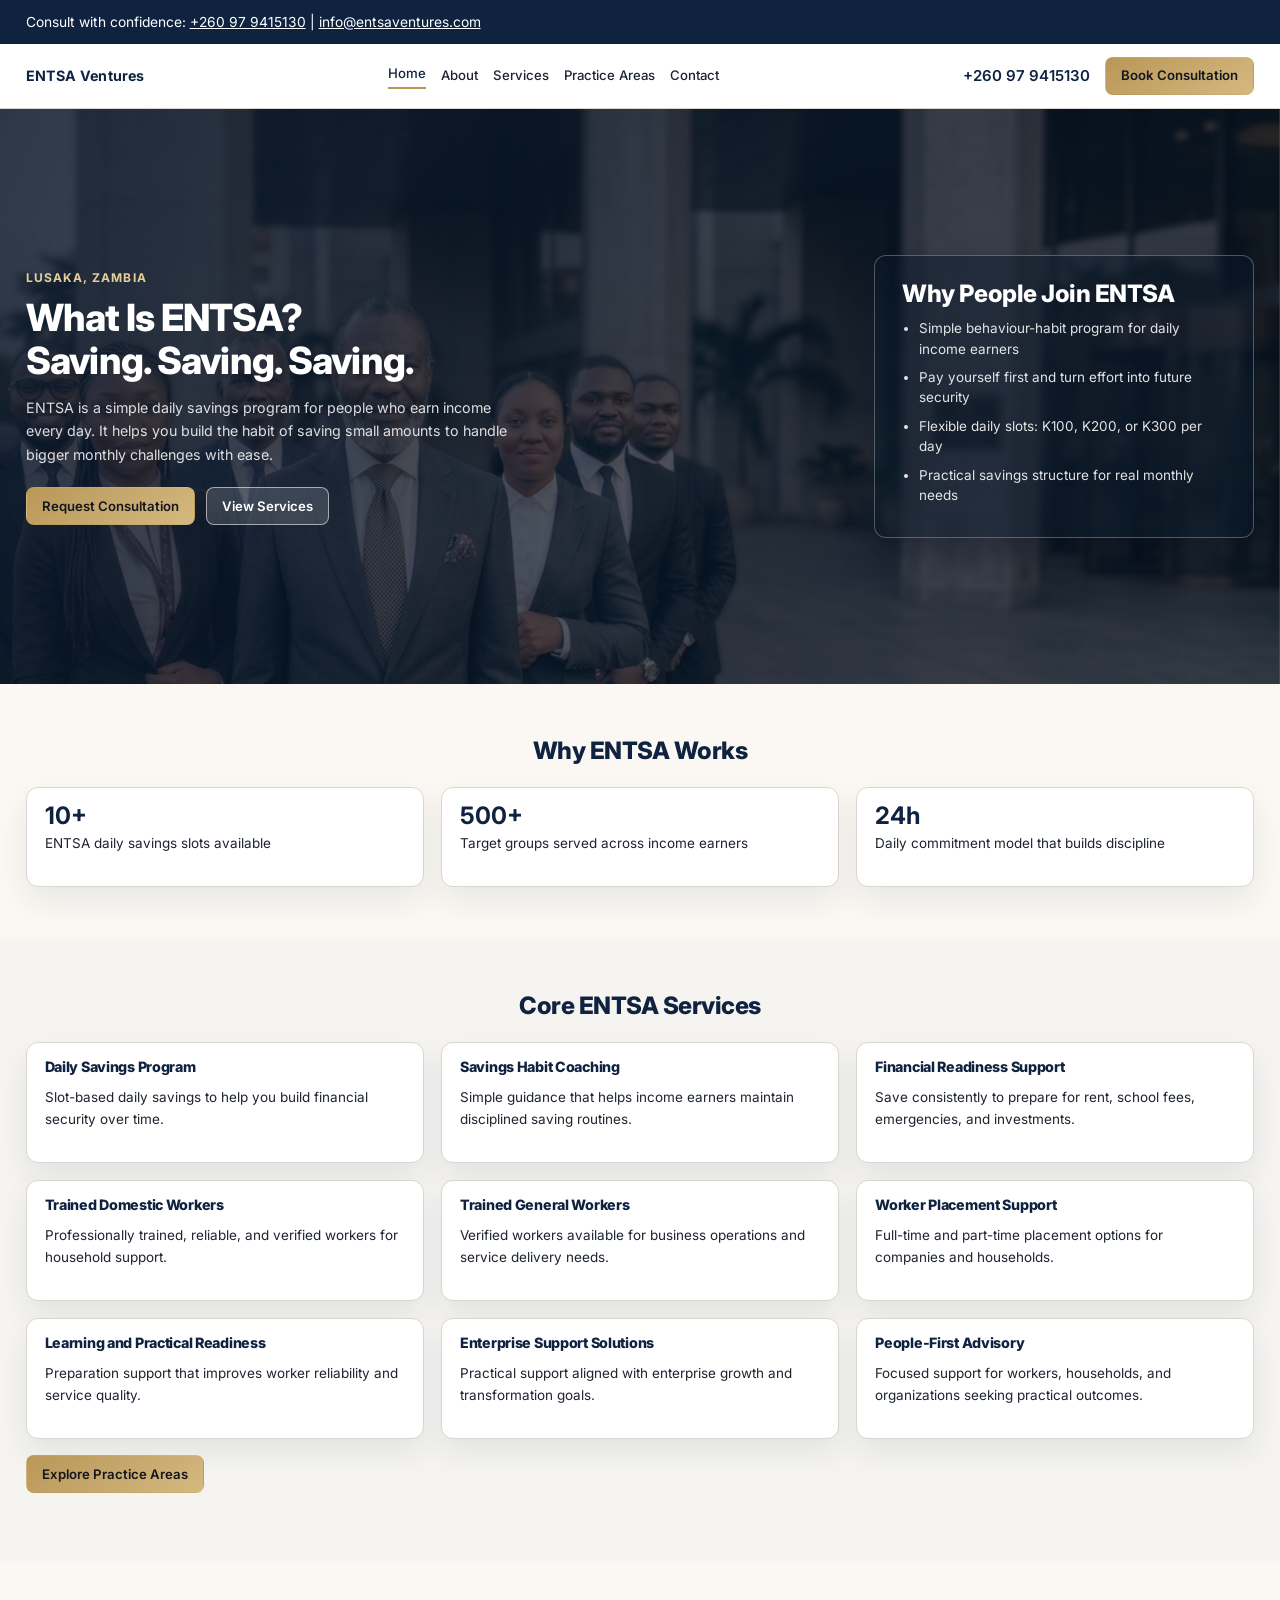
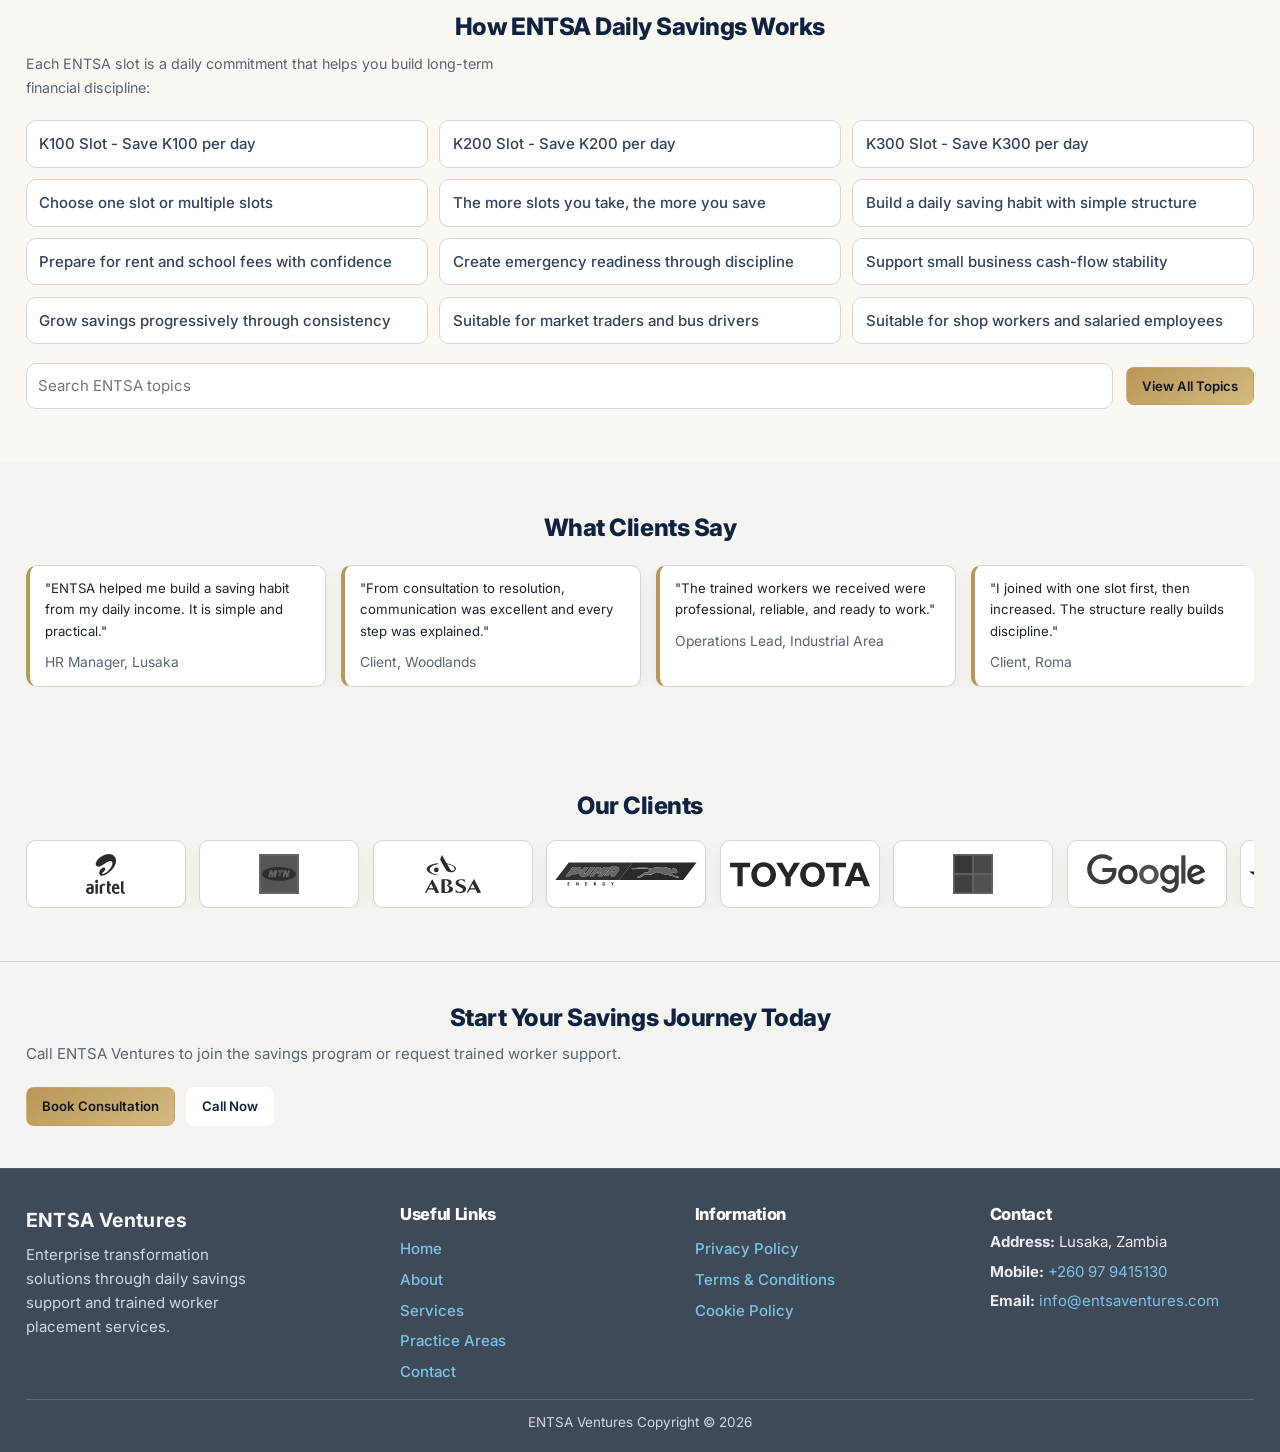
==== index.html @ a88b2ca8 "Create dedicated ENTSA Ventures website repository. Separate ENTSA website into its own independent " ====
<!doctype html>
<html lang="en">
<head>
  <meta charset="UTF-8">
  <meta name="viewport" content="width=device-width, initial-scale=1.0">
  <title>ENTSA Ventures | Saving. Saving. Saving.</title>
  <meta name="description" content="ENTSA Ventures supports income earners through a simple daily savings program and provides trained domestic and general workers for companies and households.">
  <link rel="stylesheet" href="./styles.css?v=20260401-6">
</head>
<body>
  <a class="skip-link" href="#main-content">Skip to main content</a>

  <div class="top-contact-bar">
    <div class="container top-contact-inner">
      <p>Consult with confidence: <a href="tel:+260979415130">+260 97 9415130</a> | <a href="mailto:info@entsaventures.com">info@entsaventures.com</a></p>
    </div>
  </div>

  <header class="site-header" id="top">
    <div class="container header-inner">
      <a href="./index.html" class="logo" aria-label="ENTSA Ventures home">ENTSA Ventures</a>
      <button class="menu-toggle" aria-expanded="false" aria-controls="primary-nav">Menu</button>
      <nav class="primary-nav" id="primary-nav" aria-label="Primary">
        <a class="active" href="./index.html">Home</a>
        <a href="./about.html">About</a>
        <a href="./services.html">Services</a>
        <a href="./practice-areas.html">Practice Areas</a>
        <a href="./contact.html">Contact</a>
      </nav>
      <div class="header-actions">
        <a class="phone-link" href="tel:+260979415130">+260 97 9415130</a>
        <a class="btn btn-primary" href="./contact.html#contact-form-panel">Book Consultation</a>
      </div>
    </div>
  </header>

  <main id="main-content">
    <section class="hero">
      <div class="container">
        <div class="hero-grid">
          <div class="hero-copy">
            <p class="eyebrow">Lusaka, Zambia</p>
            <h1>What Is ENTSA?<br>Saving. Saving. Saving.</h1>
            <p class="hero-support">ENTSA is a simple daily savings program for people who earn income every day. It helps you build the habit of saving small amounts to handle bigger monthly challenges with ease.</p>
            <div class="hero-cta-group">
              <a class="btn btn-primary" href="./contact.html#contact-form-panel">Request Consultation</a>
              <a class="btn btn-secondary" href="./services.html">View Services</a>
            </div>
          </div>
          <aside class="hero-card">
            <h2>Why People Join ENTSA</h2>
            <ul class="feature-list">
              <li>Simple behaviour-habit program for daily income earners</li>
              <li>Pay yourself first and turn effort into future security</li>
              <li>Flexible daily slots: K100, K200, or K300 per day</li>
              <li>Practical savings structure for real monthly needs</li>
            </ul>
          </aside>
        </div>
      </div>
    </section>

    <section class="section section-muted">
      <div class="container">
        <h2>Why ENTSA Works</h2>
        <div class="stats-grid">
          <article class="stat-card">
            <p class="stat-value">10+</p>
            <p>ENTSA daily savings slots available</p>
          </article>
          <article class="stat-card">
            <p class="stat-value">500+</p>
            <p>Target groups served across income earners</p>
          </article>
          <article class="stat-card">
            <p class="stat-value">24h</p>
            <p>Daily commitment model that builds discipline</p>
          </article>
        </div>
      </div>
    </section>

    <section class="section">
      <div class="container">
        <h2>Core ENTSA Services</h2>
        <div class="card-grid">
          <article class="info-card">
            <h3>Daily Savings Program</h3>
            <p>Slot-based daily savings to help you build financial security over time.</p>
          </article>
          <article class="info-card">
            <h3>Savings Habit Coaching</h3>
            <p>Simple guidance that helps income earners maintain disciplined saving routines.</p>
          </article>
          <article class="info-card">
            <h3>Financial Readiness Support</h3>
            <p>Save consistently to prepare for rent, school fees, emergencies, and investments.</p>
          </article>
          <article class="info-card">
            <h3>Trained Domestic Workers</h3>
            <p>Professionally trained, reliable, and verified workers for household support.</p>
          </article>
          <article class="info-card">
            <h3>Trained General Workers</h3>
            <p>Verified workers available for business operations and service delivery needs.</p>
          </article>
          <article class="info-card">
            <h3>Worker Placement Support</h3>
            <p>Full-time and part-time placement options for companies and households.</p>
          </article>
          <article class="info-card">
            <h3>Learning and Practical Readiness</h3>
            <p>Preparation support that improves worker reliability and service quality.</p>
          </article>
          <article class="info-card">
            <h3>Enterprise Support Solutions</h3>
            <p>Practical support aligned with enterprise growth and transformation goals.</p>
          </article>
          <article class="info-card">
            <h3>People-First Advisory</h3>
            <p>Focused support for workers, households, and organizations seeking practical outcomes.</p>
          </article>
        </div>
        <p class="section-cta-inline"><a class="btn btn-primary" href="./practice-areas.html">Explore Practice Areas</a></p>
      </div>
    </section>

    <section class="section section-muted">
      <div class="container">
        <h2>How ENTSA Daily Savings Works</h2>
        <p class="hero-support">Each ENTSA slot is a daily commitment that helps you build long-term financial discipline:</p>
        <ul class="issues-grid">
          <li class="issue-item">K100 Slot - Save K100 per day</li>
          <li class="issue-item">K200 Slot - Save K200 per day</li>
          <li class="issue-item">K300 Slot - Save K300 per day</li>
          <li class="issue-item">Choose one slot or multiple slots</li>
          <li class="issue-item">The more slots you take, the more you save</li>
          <li class="issue-item">Build a daily saving habit with simple structure</li>
          <li class="issue-item">Prepare for rent and school fees with confidence</li>
          <li class="issue-item">Create emergency readiness through discipline</li>
          <li class="issue-item">Support small business cash-flow stability</li>
          <li class="issue-item">Grow savings progressively through consistency</li>
          <li class="issue-item">Suitable for market traders and bus drivers</li>
          <li class="issue-item">Suitable for shop workers and salaried employees</li>
        </ul>
        <div class="issues-actions">
          <input class="issues-search" type="search" placeholder="Search ENTSA topics" aria-label="Search ENTSA topics">
          <a class="btn btn-primary" href="./practice-areas.html">View All Topics</a>
        </div>
      </div>
    </section>

    <section class="section">
      <div class="container">
        <h2>What Clients Say</h2>
        <div class="testimonials-ticker" aria-label="Client testimonials">
          <div class="ticker-track">
            <article class="ticker-item">
              <p>"ENTSA helped me build a saving habit from my daily income. It is simple and practical."</p>
              <cite>HR Manager, Lusaka</cite>
            </article>
            <article class="ticker-item">
              <p>"From consultation to resolution, communication was excellent and every step was explained."</p>
              <cite>Client, Woodlands</cite>
            </article>
            <article class="ticker-item">
              <p>"The trained workers we received were professional, reliable, and ready to work."</p>
              <cite>Operations Lead, Industrial Area</cite>
            </article>
            <article class="ticker-item">
              <p>"I joined with one slot first, then increased. The structure really builds discipline."</p>
              <cite>Client, Roma</cite>
            </article>
            <article class="ticker-item">
              <p>"Professional, responsive, and practical. I always knew what the next step was."</p>
              <cite>Client, Longacres</cite>
            </article>
            <article class="ticker-item">
              <p>"ENTSA's savings model helped me prepare for monthly costs without stress."</p>
              <cite>Corporate Client, Lusaka</cite>
            </article>
            <article class="ticker-item">
              <p>"From first call to final outcome, they treated my matter with urgency and confidentiality."</p>
              <cite>Client, Woodlands</cite>
            </article>

            <article class="ticker-item" aria-hidden="true">
              <p>"ENTSA helped me build a saving habit from my daily income. It is simple and practical."</p>
              <cite>HR Manager, Lusaka</cite>
            </article>
            <article class="ticker-item" aria-hidden="true">
              <p>"From consultation to resolution, communication was excellent and every step was explained."</p>
              <cite>Client, Woodlands</cite>
            </article>
            <article class="ticker-item" aria-hidden="true">
              <p>"The trained workers we received were professional, reliable, and ready to work."</p>
              <cite>Operations Lead, Industrial Area</cite>
            </article>
            <article class="ticker-item" aria-hidden="true">
              <p>"I joined with one slot first, then increased. The structure really builds discipline."</p>
              <cite>Client, Roma</cite>
            </article>
            <article class="ticker-item" aria-hidden="true">
              <p>"Professional, responsive, and practical. I always knew what the next step was."</p>
              <cite>Client, Longacres</cite>
            </article>
            <article class="ticker-item" aria-hidden="true">
              <p>"ENTSA's savings model helped me prepare for monthly costs without stress."</p>
              <cite>Corporate Client, Lusaka</cite>
            </article>
            <article class="ticker-item" aria-hidden="true">
              <p>"From first call to final outcome, they treated my matter with urgency and confidentiality."</p>
              <cite>Client, Woodlands</cite>
            </article>
          </div>
        </div>
      </div>
    </section>

    <section class="section">
      <div class="container">
        <h2>Our Clients</h2>
        <div class="clients-grid" aria-label="Selected clients">
          <div class="clients-track">
            <article class="client-card"><img class="client-logo" src="./Assets/client-logos/airtel-zambia.svg" alt="Airtel logo" loading="lazy"></article>
            <article class="client-card"><img class="client-logo" src="./Assets/client-logos/mtn-zambia.svg" alt="MTN logo" loading="lazy"></article>
            <article class="client-card"><img class="client-logo" src="./Assets/client-logos/absa-zambia.svg" alt="Absa logo" loading="lazy"></article>
            <article class="client-card"><img class="client-logo" src="./Assets/client-logos/puma-energy.svg" alt="Puma Energy logo" loading="lazy"></article>
            <article class="client-card"><img class="client-logo" src="./Assets/client-logos/toyota.svg" alt="Toyota logo" loading="lazy"></article>
            <article class="client-card"><img class="client-logo" src="./Assets/client-logos/microsoft.svg" alt="Microsoft logo" loading="lazy"></article>
            <article class="client-card"><img class="client-logo" src="./Assets/client-logos/google.svg" alt="Google logo" loading="lazy"></article>
            <article class="client-card"><img class="client-logo" src="./Assets/client-logos/heineken.svg" alt="Heineken logo" loading="lazy"></article>
            <article class="client-card"><img class="client-logo" src="./Assets/client-logos/nissan.svg" alt="Nissan logo" loading="lazy"></article>
            <article class="client-card"><img class="client-logo" src="./Assets/client-logos/kfc.svg" alt="KFC logo" loading="lazy"></article>

            <article class="client-card" aria-hidden="true"><img class="client-logo" src="./Assets/client-logos/airtel-zambia.svg" alt="" loading="lazy"></article>
            <article class="client-card" aria-hidden="true"><img class="client-logo" src="./Assets/client-logos/mtn-zambia.svg" alt="" loading="lazy"></article>
            <article class="client-card" aria-hidden="true"><img class="client-logo" src="./Assets/client-logos/absa-zambia.svg" alt="" loading="lazy"></article>
            <article class="client-card" aria-hidden="true"><img class="client-logo" src="./Assets/client-logos/puma-energy.svg" alt="" loading="lazy"></article>
            <article class="client-card" aria-hidden="true"><img class="client-logo" src="./Assets/client-logos/toyota.svg" alt="" loading="lazy"></article>
            <article class="client-card" aria-hidden="true"><img class="client-logo" src="./Assets/client-logos/microsoft.svg" alt="" loading="lazy"></article>
            <article class="client-card" aria-hidden="true"><img class="client-logo" src="./Assets/client-logos/google.svg" alt="" loading="lazy"></article>
            <article class="client-card" aria-hidden="true"><img class="client-logo" src="./Assets/client-logos/heineken.svg" alt="" loading="lazy"></article>
            <article class="client-card" aria-hidden="true"><img class="client-logo" src="./Assets/client-logos/nissan.svg" alt="" loading="lazy"></article>
            <article class="client-card" aria-hidden="true"><img class="client-logo" src="./Assets/client-logos/kfc.svg" alt="" loading="lazy"></article>
          </div>
        </div>
      </div>
    </section>

    <section class="section final-cta">
      <div class="container final-cta-inner">
        <h2>Start Your Savings Journey Today</h2>
        <p>Call ENTSA Ventures to join the savings program or request trained worker support.</p>
        <div class="hero-cta-group">
          <a class="btn btn-primary" href="./contact.html#contact-form-panel">Book Consultation</a>
          <a class="btn btn-secondary" href="tel:+260979415130">Call Now</a>
        </div>
      </div>
    </section>
  </main>

  <footer class="site-footer">
    <div class="container footer-grid">
      <div class="footer-brand">
        <a href="./index.html" class="logo">ENTSA Ventures</a>
        <p>Enterprise transformation solutions through daily savings support and trained worker placement services.</p>
      </div>
      <nav class="footer-links" aria-label="Useful links">
        <h3 class="footer-title">Useful Links</h3>
        <a href="./index.html">Home</a>
        <a href="./about.html">About</a>
        <a href="./services.html">Services</a>
        <a href="./practice-areas.html">Practice Areas</a>
        <a href="./contact.html">Contact</a>
      </nav>
      <nav class="footer-links" aria-label="Information links">
        <h3 class="footer-title">Information</h3>
        <a href="#">Privacy Policy</a>
        <a href="#">Terms & Conditions</a>
        <a href="#">Cookie Policy</a>
      </nav>
      <div>
        <h3 class="footer-title">Contact</h3>
        <p class="footer-contact-item"><strong>Address:</strong> Lusaka, Zambia</p>
        <p class="footer-contact-item"><strong>Mobile:</strong> <a href="tel:+260979415130">+260 97 9415130</a></p>
        <p class="footer-contact-item"><strong>Email:</strong> <a href="mailto:info@entsaventures.com">info@entsaventures.com</a></p>
      </div>
    </div>
    <div class="container footer-bottom">
      <p class="disclaimer">ENTSA Ventures Copyright &copy; 2026</p>
    </div>
  </footer>

  <script>
    const menuToggle = document.querySelector(".menu-toggle");
    const nav = document.querySelector(".primary-nav");
    if (menuToggle && nav) {
      menuToggle.addEventListener("click", () => {
        const expanded = menuToggle.getAttribute("aria-expanded") === "true";
        menuToggle.setAttribute("aria-expanded", String(!expanded));
        nav.classList.toggle("nav-open");
      });
    }
  </script>
</body>
</html>
---- styles.css ----
@import url("https://fonts.googleapis.com/css2?family=Inter:wght@400;500;600;700;800&display=swap");

:root {
  --bg: #f5f4f1;
  --surface: #ffffff;
  --surface-muted: #fbf8f3;
  --text: #1d2430;
  --text-muted: #5a6475;
  --border: #d9d6cf;
  --brand: #0f2341;
  --brand-soft: #1d3459;
  --gold: #b99758;
  --gold-soft: #d4b980;
  --radius: 12px;
  --shadow: 0 14px 30px rgba(15, 35, 65, 0.08);
}

*,
*::before,
*::after {
  box-sizing: border-box;
}

html {
  scroll-behavior: smooth;
  font-size: 15px;
}

body {
  margin: 0;
  font-family: "Inter", "Segoe UI", Tahoma, Geneva, Verdana, sans-serif;
  color: var(--text);
  background: linear-gradient(180deg, #f8f6f2 0%, var(--bg) 28%);
  line-height: 1.6;
}

.container {
  width: min(1280px, 96%);
  margin-inline: auto;
  padding-inline: 0;
}

.skip-link {
  position: absolute;
  left: -9999px;
  top: 0;
}

.skip-link:focus {
  left: 1rem;
  top: 1rem;
  background: #fff;
  color: var(--brand);
  border: 1px solid var(--brand);
  border-radius: 8px;
  padding: 0.55rem 0.8rem;
}

a {
  color: var(--brand-soft);
}

a:focus-visible,
button:focus-visible,
input:focus-visible,
textarea:focus-visible {
  outline: 2px solid var(--gold);
  outline-offset: 2px;
}

.top-contact-bar {
  background: var(--brand);
  color: #fff;
  font-size: 0.92rem;
}

.top-contact-inner {
  min-height: 44px;
  display: flex;
  align-items: center;
}

.top-contact-inner p {
  margin: 0;
}

.top-contact-inner a {
  color: #fff;
  text-decoration: underline;
}

.site-header {
  position: sticky;
  top: 0;
  z-index: 10;
  background: rgba(255, 255, 255, 0.96);
  backdrop-filter: blur(8px);
  border-bottom: 1px solid var(--border);
}

.header-inner {
  display: flex;
  align-items: center;
  justify-content: space-between;
  gap: 1.4rem;
  min-height: 64px;
}

.logo {
  text-decoration: none;
  color: var(--brand);
  font-weight: 700;
  font-size: 0.95rem;
  letter-spacing: 0.015em;
}

.primary-nav {
  display: none;
  gap: 1rem;
  font-size: 0.88rem;
}

.primary-nav a,
.footer-links a {
  text-decoration: none;
  color: var(--text);
  font-weight: 500;
}

.primary-nav a.active {
  color: var(--brand);
  border-bottom: 2px solid var(--gold);
  padding-bottom: 0.2rem;
}

.menu-toggle {
  border: 1px solid var(--border);
  background: #fff;
  color: var(--text);
  padding: 0.55rem 0.82rem;
  border-radius: 8px;
}

.header-actions {
  display: none;
  align-items: center;
  gap: 1rem;
}

.phone-link {
  color: var(--brand);
  text-decoration: none;
  font-weight: 600;
  white-space: nowrap;
}

.btn {
  display: inline-flex;
  justify-content: center;
  align-items: center;
  min-height: 38px;
  padding: 0.5rem 1rem;
  border-radius: 8px;
  text-decoration: none;
  font-weight: 600;
  font-size: 0.88rem;
  border: 1px solid transparent;
  cursor: pointer;
  transition: 180ms ease;
}

.btn-primary {
  background: linear-gradient(145deg, var(--gold), var(--gold-soft));
  color: #13161c;
}

.btn-primary:hover,
.btn-primary:focus-visible {
  transform: translateY(-1px);
}

.btn-secondary {
  background: rgba(255,255,255,0.92);
  color: var(--brand);
  border-color: rgba(255,255,255,0.6);
}

.hero .btn-secondary {
  background: rgba(255,255,255,0.15);
  color: #fff;
  border-color: rgba(255,255,255,0.55);
}

.section {
  padding: 3.5rem 0;
}

.section-muted {
  background: var(--surface-muted);
}

h1,
h2,
h3 {
  margin: 0 0 0.75rem;
  line-height: 1.15;
  font-family: "Inter", "Segoe UI", Tahoma, Geneva, Verdana, sans-serif;
  font-weight: 800;
  letter-spacing: -0.02em;
  color: var(--brand);
}

main h2 {
  text-align: center;
}

main .hero-card h2,
main .info-card h2,
main .contact-panel h2 {
  text-align: left;
}

h1 {
  font-size: clamp(1.7rem, 3.5vw, 2.5rem);
  margin-bottom: 0.9rem;
}

h2 {
  font-size: clamp(1.15rem, 2.2vw, 1.6rem);
}

h3 {
  font-size: 0.95rem;
}

p {
  margin: 0 0 1rem;
}

.eyebrow {
  color: var(--gold);
  text-transform: uppercase;
  letter-spacing: 0.09em;
  font-size: 0.8rem;
  font-weight: 700;
  margin-bottom: 0.6rem;
}

.hero {
  background-image:
    linear-gradient(112deg, rgba(10, 23, 43, 0.86), rgba(10, 23, 43, 0.58)),
    url("./Assets/NewGroupPic.svg");
  background-size: cover;
  background-position: center 28%;
  background-repeat: no-repeat;
  color: #f8f6f2;
}

.hero h1,
.hero h2,
.hero h3 {
  color: #fff;
}

.hero .hero-subheadline,
.hero .hero-support {
  color: rgba(255, 255, 255, 0.85);
}

.hero .feature-list {
  color: rgba(255, 255, 255, 0.88);
}

.hero .eyebrow {
  color: #e7cf9d;
}

.hero .container {
  width: min(1280px, 96%);
  padding-top: 4.5rem;
  padding-bottom: 4.5rem;
}

.hero-grid {
  display: grid;
  grid-template-columns: 1fr;
  gap: 2rem;
  align-items: center;
  min-height: 440px;
}

.hero-subheadline {
  font-size: 1rem;
  max-width: 52ch;
}

.hero-support {
  color: var(--text-muted);
  max-width: 56ch;
  font-size: 0.95rem;
  line-height: 1.65;
}

.hero-card,
.info-card,
.stat-card,
.testimonial-card,
.contact-panel {
  background: var(--surface);
  border: 1px solid var(--border);
  border-radius: var(--radius);
  box-shadow: var(--shadow);
}

.hero-card {
  padding: 1.6rem 1.8rem;
  background: transparent;
  border-color: transparent;
  box-shadow: none;
}

.hero .hero-card {
  background: rgba(10, 23, 43, 0.48);
  border: 1px solid rgba(255, 255, 255, 0.28);
  box-shadow: 0 18px 34px rgba(2, 10, 24, 0.35);
  backdrop-filter: blur(3px);
}

.hero .hero-card h2 {
  color: #ffffff;
}

.feature-list {
  margin: 0.6rem 0 0;
  padding-left: 1.1rem;
  color: var(--text-muted);
  font-size: 0.9rem;
}

.feature-list li {
  margin-bottom: 0.55rem;
  line-height: 1.5;
}

.hero-cta-group {
  display: flex;
  flex-direction: row;
  flex-wrap: wrap;
  gap: 0.75rem;
  margin-top: 1.4rem;
}

.stats-grid,
.card-grid {
  margin-top: 1.5rem;
  display: grid;
  grid-template-columns: 1fr;
  gap: 1.15rem;
}

.issues-grid {
  margin-top: 1.4rem;
  display: grid;
  grid-template-columns: 1fr;
  gap: 0.75rem;
  padding: 0;
}

.issue-item {
  list-style: none;
  background: #fff;
  border: 1px solid var(--border);
  border-radius: 10px;
  padding: 0.72rem 0.84rem;
  font-weight: 500;
  color: #31435f;
}

.issues-actions {
  display: grid;
  grid-template-columns: 1fr;
  gap: 0.9rem;
  margin-top: 1.25rem;
}

.issues-search {
  width: 100%;
  border: 1px solid var(--border);
  border-radius: 10px;
  padding: 0.68rem 0.75rem;
  font: inherit;
  background: #fff;
}

.clients-grid {
  margin-top: 1.4rem;
  overflow: hidden;
  width: 100%;
}

.clients-track {
  display: flex;
  flex-wrap: nowrap;
  gap: 0.9rem;
  width: max-content;
  animation: clientsPass 95s linear infinite;
}

.client-card {
  min-height: 68px;
  flex: 0 0 160px;
  border: 1px solid var(--border);
  border-radius: 10px;
  background: #fff;
  display: flex;
  align-items: center;
  justify-content: center;
  text-align: center;
  padding: 0.55rem;
  box-shadow: 0 6px 16px rgba(15, 35, 65, 0.05);
}

@keyframes clientsPass {
  from {
    transform: translateX(0);
  }
  to {
    transform: translateX(-50%);
  }
}

.client-card span {
  color: #415470;
  font-weight: 700;
  font-size: 0.96rem;
}

.client-logo {
  width: 100%;
  height: 40px;
  object-fit: contain;
  filter: grayscale(1) contrast(1.05) brightness(0.35);
  opacity: 0.92;
}

.client-card:hover .client-logo {
  opacity: 1;
}

.stat-card,
.info-card,
.testimonial-card {
  padding: 1.1rem 1.2rem;
  font-size: 0.9rem;
}

.stat-value {
  margin: 0 0 0.3rem;
  color: var(--brand);
  font-size: 1.6rem;
  font-weight: 700;
  line-height: 1;
}

.steps-list {
  margin: 1rem 0 0;
  padding-left: 1.2rem;
  max-width: 70ch;
}

.steps-list li {
  margin-bottom: 0.7rem;
}

.testimonial-card {
  margin: 0;
  border-left: 4px solid var(--gold);
}

.testimonial-card cite {
  font-style: normal;
  color: var(--text-muted);
}

.testimonials-ticker {
  margin-top: 1.5rem;
  overflow: hidden;
  border-radius: 12px;
}

.ticker-track {
  display: flex;
  gap: 1rem;
  width: max-content;
  animation: testimonialScroll 70s linear infinite;
}

.ticker-item {
  min-width: 300px;
  max-width: 300px;
  padding: 0.85rem 1rem;
  font-size: 0.88rem;
  background: #fff;
  border: 1px solid var(--border);
  border-left: 4px solid var(--gold);
  border-radius: 10px;
  box-shadow: 0 6px 16px rgba(15, 35, 65, 0.05);
}

.ticker-item p {
  margin: 0 0 0.6rem;
}

.ticker-item cite {
  color: var(--text-muted);
  font-style: normal;
  font-size: 0.92rem;
}

@keyframes testimonialScroll {
  from {
    transform: translateX(0);
  }
  to {
    transform: translateX(-50%);
  }
}

.section-cta-inline {
  margin-top: 1.1rem;
}

.page-hero {
  padding-top: 2.5rem;
  padding-bottom: 2rem;
  background: linear-gradient(180deg, #fbf8f3 0%, #f5f4f1 100%);
}

.contact-grid {
  display: grid;
  grid-template-columns: 1fr;
  gap: 1.4rem;
}

.contact-info a {
  color: var(--brand-soft);
}

.contact-panel {
  padding: 1.45rem;
}

.contact-form {
  display: grid;
  gap: 0.62rem;
}

.contact-form label {
  font-weight: 600;
}

.contact-form input,
.contact-form textarea {
  width: 100%;
  border: 1px solid var(--border);
  border-radius: 10px;
  padding: 0.7rem 0.75rem;
  font: inherit;
  background: #fff;
}

.final-cta {
  border-top: 1px solid var(--border);
  padding-top: 2.8rem;
  padding-bottom: 2.8rem;
}

.final-cta-inner p {
  color: var(--text-muted);
}

.site-footer {
  border-top: 1px solid #4e5b6b;
  background: #3f4a58;
  color: #e8edf3;
  padding: 2.4rem 0 1.2rem;
}

.footer-grid {
  display: grid;
  gap: 1.5rem;
  grid-template-columns: 1fr;
}

.footer-brand p {
  margin: 0.5rem 0 0;
  max-width: 26ch;
  color: #d0d8e2;
}

.site-footer .logo {
  color: #f5f8fc;
  font-size: 1.3rem;
  letter-spacing: 0.02em;
}

.site-footer .logo::first-letter {
  color: #22a4cf;
}

.footer-links {
  display: flex;
  flex-direction: column;
  gap: 0.45rem;
}

.disclaimer {
  margin: 0;
  color: #d0d8e2;
  font-size: 0.9rem;
}

.footer-title {
  color: #fff;
  margin-bottom: 0.45rem;
  font-size: 1.1rem;
}

.site-footer a {
  color: #7bc4e4;
  text-decoration: none;
}

.site-footer a:hover {
  text-decoration: underline;
}

.footer-contact-item {
  margin-bottom: 0.35rem;
}

.footer-bottom {
  border-top: 1px solid #5b6979;
  margin-top: 1rem;
  padding-top: 0.8rem;
  text-align: center;
}

.primary-nav.nav-open {
  display: flex;
  flex-direction: column;
  position: absolute;
  left: 4%;
  right: 4%;
  top: 84px;
  background: #fff;
  border: 1px solid var(--border);
  border-radius: var(--radius);
  padding: 0.85rem;
  box-shadow: var(--shadow);
}

@media (min-width: 760px) {
  .menu-toggle {
    display: none;
  }

  .primary-nav {
    display: flex;
    align-items: center;
  }

  .header-actions {
    display: flex;
  }

  .hero-grid {
    grid-template-columns: 1fr 380px;
    align-items: center;
    gap: 3rem;
  }

  .hero-cta-group {
    align-items: center;
  }

  .stats-grid {
    grid-template-columns: repeat(3, minmax(0, 1fr));
  }

  .card-grid {
    grid-template-columns: repeat(2, minmax(0, 1fr));
  }

  .issues-grid {
    grid-template-columns: repeat(2, minmax(0, 1fr));
  }

  .issues-actions {
    grid-template-columns: 1fr auto;
    align-items: center;
  }

  .contact-grid {
    grid-template-columns: 1fr 1.1fr;
  }

  .footer-grid {
    grid-template-columns: 1.3fr 1fr 1fr 1fr;
    align-items: start;
    column-gap: 2rem;
  }
}

@media (min-width: 1024px) {
  .hero .container {
    width: min(1280px, 96%);
  }

  .card-grid {
    grid-template-columns: repeat(3, minmax(0, 1fr));
  }

  .issues-grid {
    grid-template-columns: repeat(3, minmax(0, 1fr));
  }

}
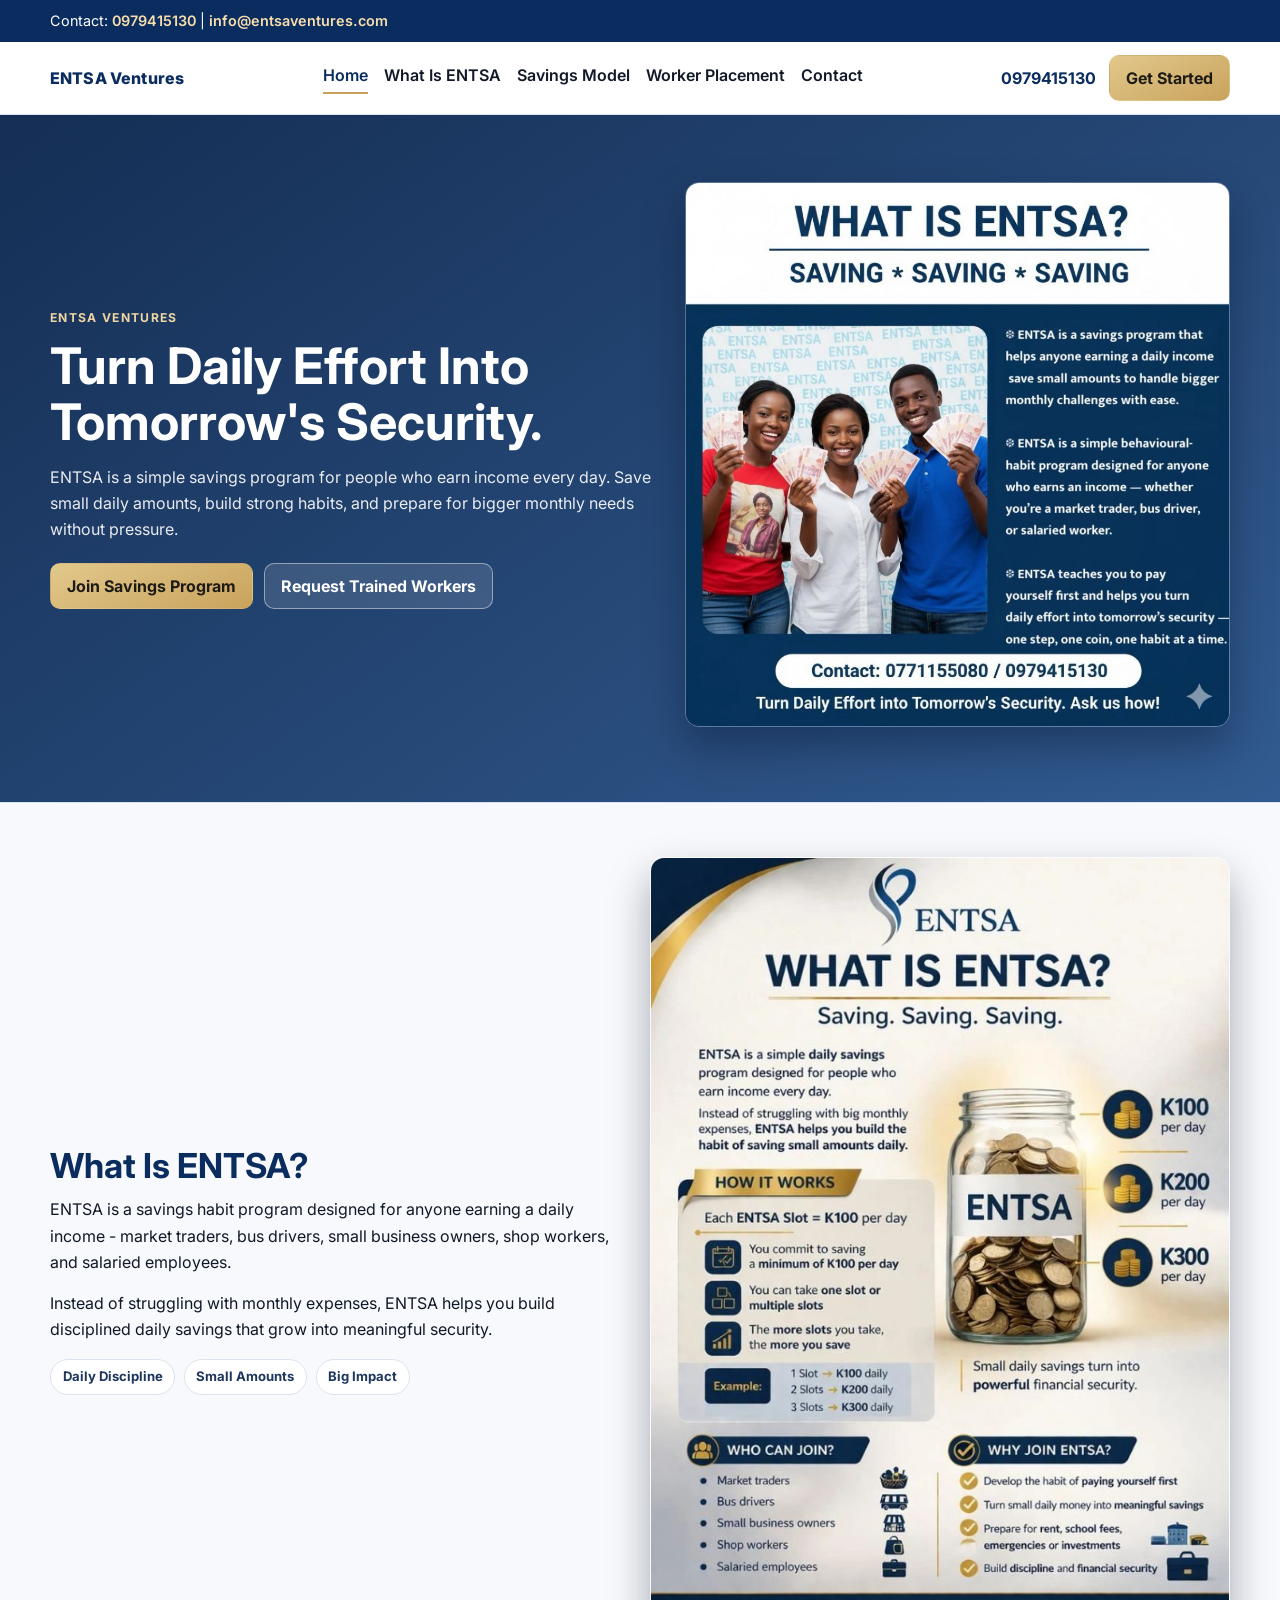
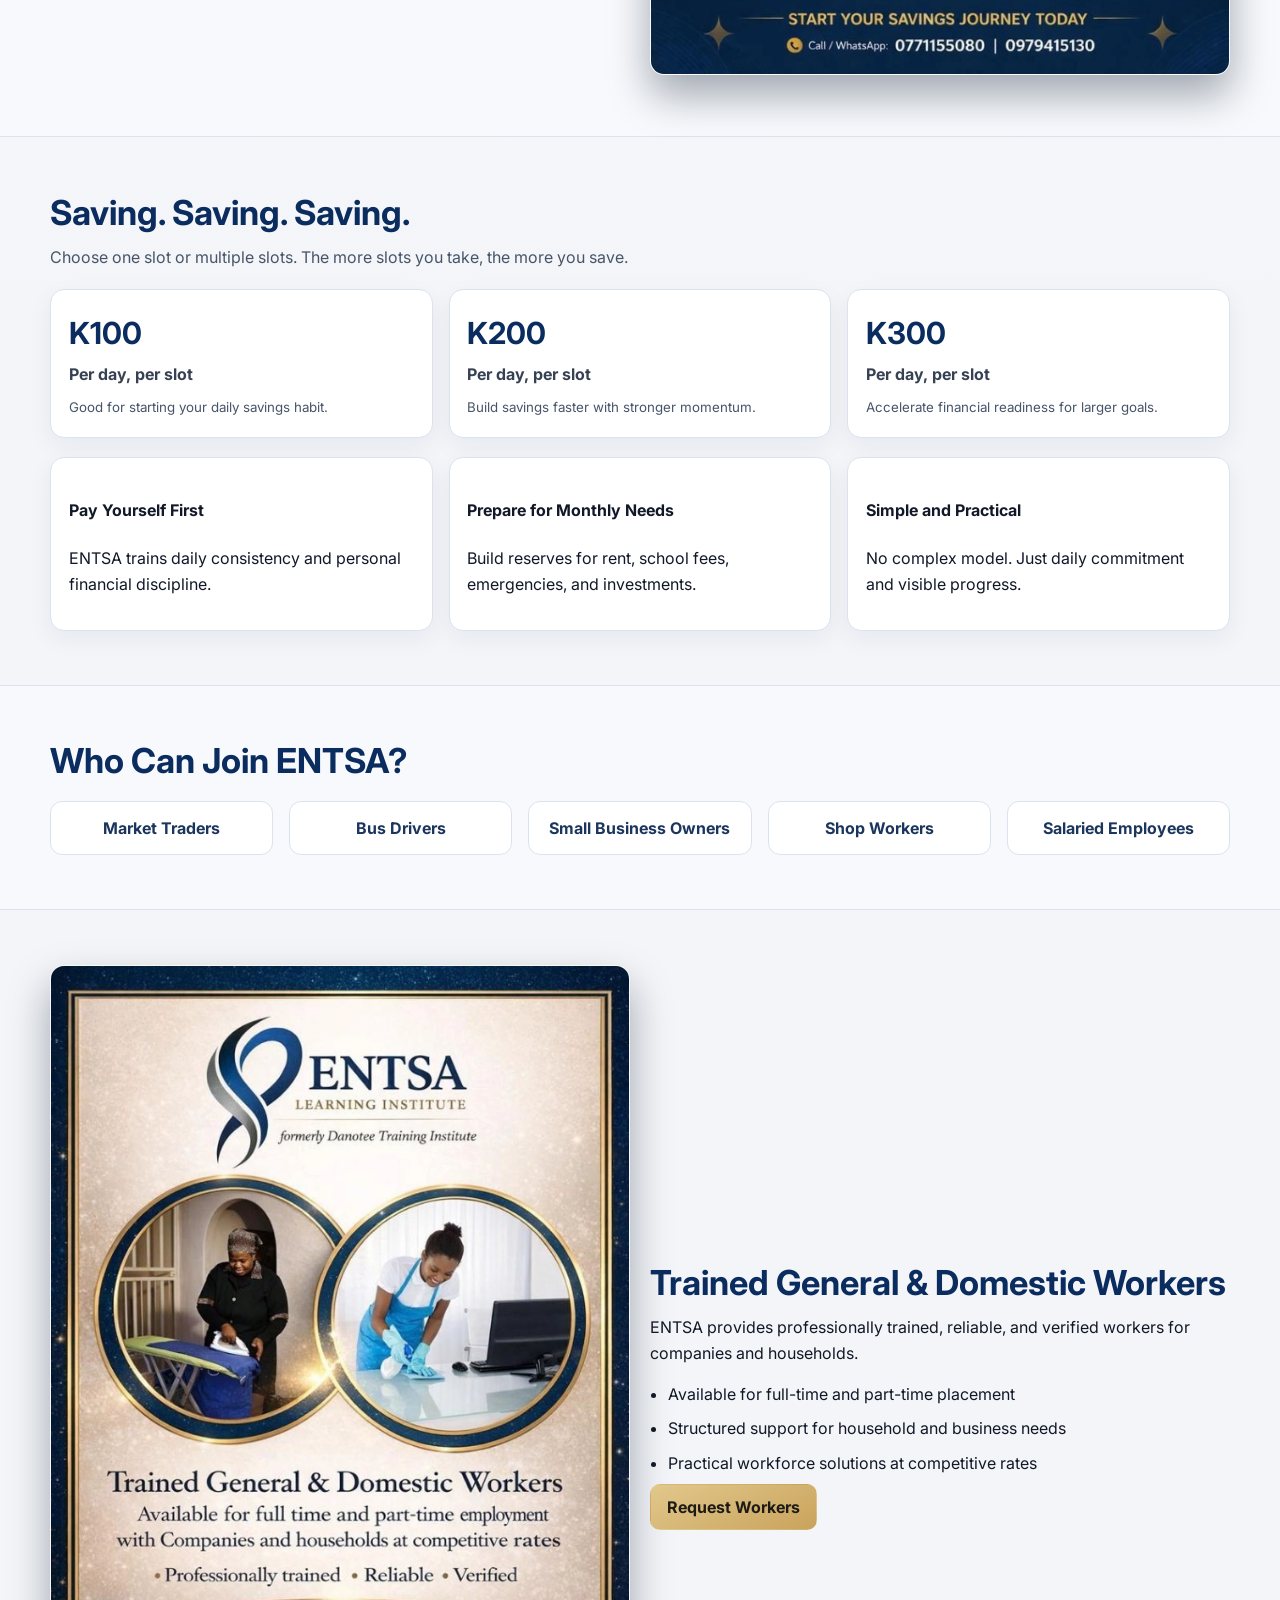
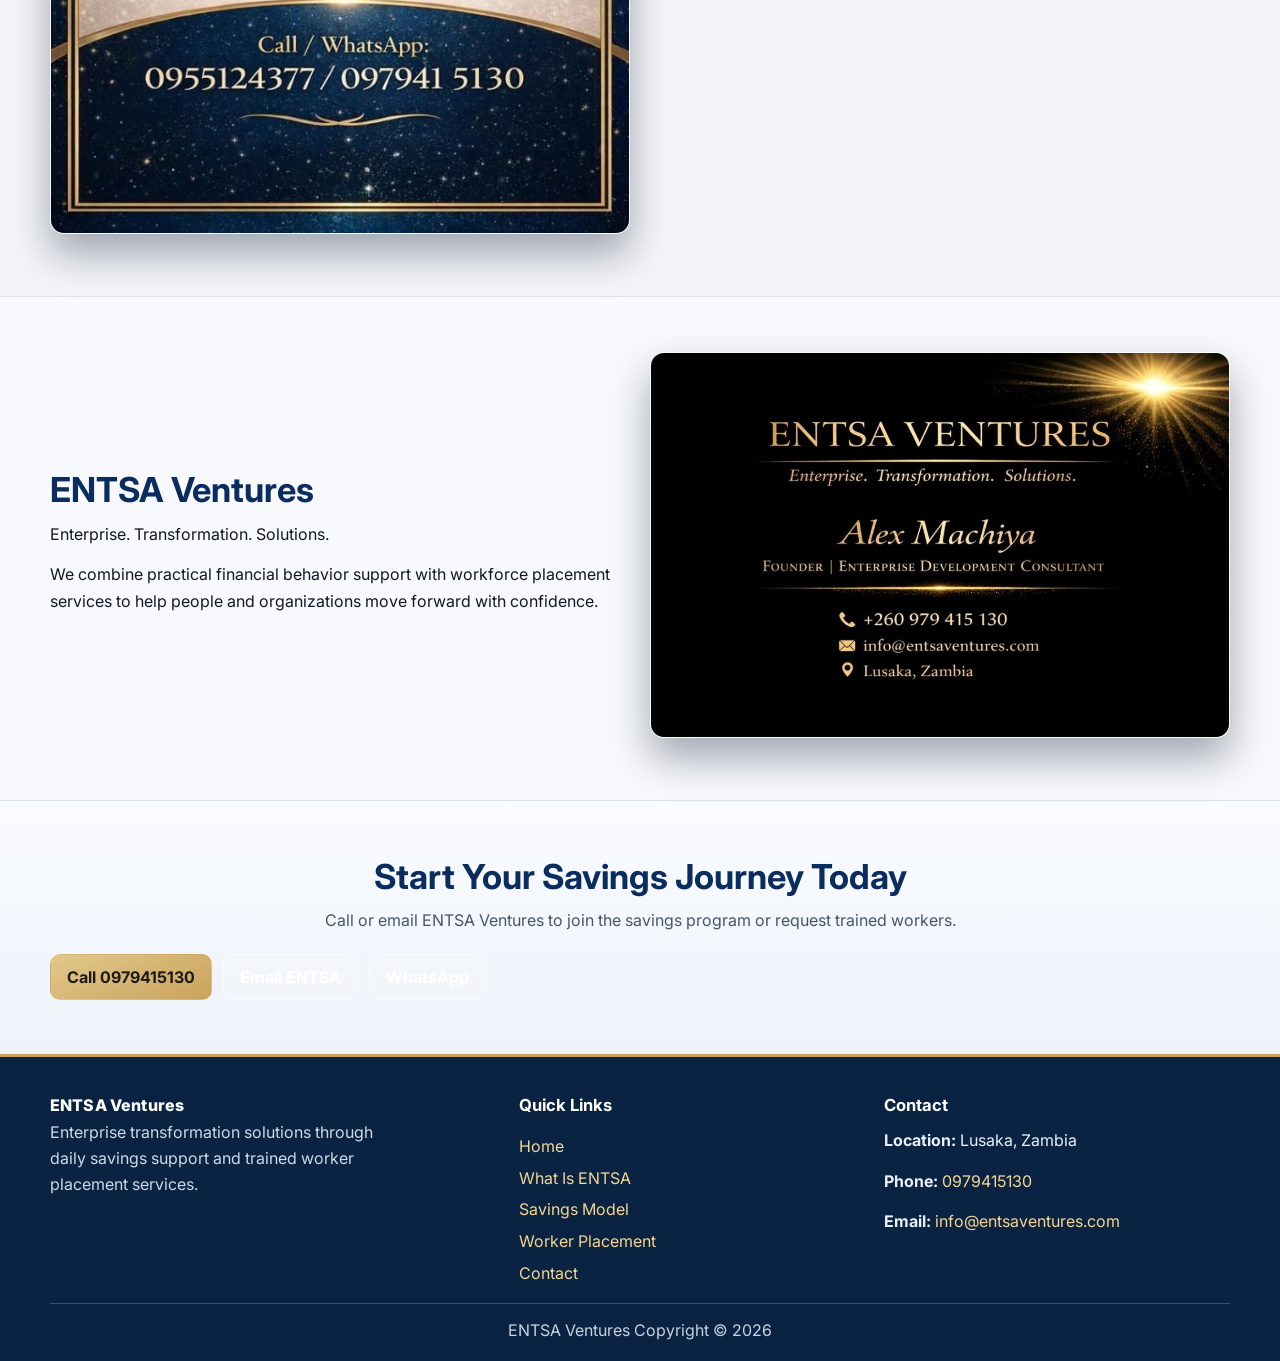
==== commit d8bbcef2: "Redesign ENTSA as premium single-page experience. Replace the legal-style multi-page presentation wi" ====
--- a/index.html
+++ b/index.html
@@ -4,257 +4,153 @@
   <meta charset="UTF-8">
   <meta name="viewport" content="width=device-width, initial-scale=1.0">
   <title>ENTSA Ventures | Saving. Saving. Saving.</title>
-  <meta name="description" content="ENTSA Ventures supports income earners through a simple daily savings program and provides trained domestic and general workers for companies and households.">
-  <link rel="stylesheet" href="./styles.css?v=20260401-6">
+  <meta name="description" content="ENTSA Ventures offers a simple daily savings program and trained domestic/general worker placement solutions for households and organizations in Zambia.">
+  <link rel="stylesheet" href="./styles.css?v=20260407-entsa1">
 </head>
 <body>
   <a class="skip-link" href="#main-content">Skip to main content</a>
 
   <div class="top-contact-bar">
     <div class="container top-contact-inner">
-      <p>Consult with confidence: <a href="tel:+260979415130">+260 97 9415130</a> | <a href="mailto:info@entsaventures.com">info@entsaventures.com</a></p>
+      <p>Contact: <a href="tel:+260979415130">0979415130</a> | <a href="mailto:info@entsaventures.com">info@entsaventures.com</a></p>
     </div>
   </div>
 
   <header class="site-header" id="top">
     <div class="container header-inner">
-      <a href="./index.html" class="logo" aria-label="ENTSA Ventures home">ENTSA Ventures</a>
+      <a href="#top" class="logo" aria-label="ENTSA Ventures home">ENTSA Ventures</a>
       <button class="menu-toggle" aria-expanded="false" aria-controls="primary-nav">Menu</button>
       <nav class="primary-nav" id="primary-nav" aria-label="Primary">
-        <a class="active" href="./index.html">Home</a>
-        <a href="./about.html">About</a>
-        <a href="./services.html">Services</a>
-        <a href="./practice-areas.html">Practice Areas</a>
-        <a href="./contact.html">Contact</a>
+        <a class="active" href="#top">Home</a>
+        <a href="#what-is-entsa">What Is ENTSA</a>
+        <a href="#savings-model">Savings Model</a>
+        <a href="#worker-placement">Worker Placement</a>
+        <a href="#contact-entsa">Contact</a>
       </nav>
       <div class="header-actions">
-        <a class="phone-link" href="tel:+260979415130">+260 97 9415130</a>
-        <a class="btn btn-primary" href="./contact.html#contact-form-panel">Book Consultation</a>
+        <a class="phone-link" href="tel:+260979415130">0979415130</a>
+        <a class="btn btn-primary" href="#contact-entsa">Get Started</a>
       </div>
     </div>
   </header>
 
   <main id="main-content">
     <section class="hero">
+      <div class="container hero-grid">
+        <div class="hero-copy">
+          <p class="eyebrow">ENTSA Ventures</p>
+          <h1>Turn Daily Effort Into Tomorrow's Security.</h1>
+          <p class="hero-support">ENTSA is a simple savings program for people who earn income every day. Save small daily amounts, build strong habits, and prepare for bigger monthly needs without pressure.</p>
+          <div class="hero-cta-group">
+            <a class="btn btn-primary" href="#savings-model">Join Savings Program</a>
+            <a class="btn btn-secondary" href="#worker-placement">Request Trained Workers</a>
+          </div>
+        </div>
+        <figure class="hero-image">
+          <img src="./Assets/entsa/what-is-entsa-a.png" alt="ENTSA savings awareness poster">
+        </figure>
+      </div>
+    </section>
+
+    <section id="what-is-entsa" class="section section-muted">
+      <div class="container two-col">
+        <div>
+          <h2>What Is ENTSA?</h2>
+          <p>ENTSA is a savings habit program designed for anyone earning a daily income - market traders, bus drivers, small business owners, shop workers, and salaried employees.</p>
+          <p>Instead of struggling with monthly expenses, ENTSA helps you build disciplined daily savings that grow into meaningful security.</p>
+          <div class="tag-row">
+            <span class="tag">Daily Discipline</span>
+            <span class="tag">Small Amounts</span>
+            <span class="tag">Big Impact</span>
+          </div>
+        </div>
+        <figure class="feature-image">
+          <img src="./Assets/entsa/how-it-works-a.png" alt="ENTSA poster showing how the savings slots work">
+        </figure>
+      </div>
+    </section>
+
+    <section id="savings-model" class="section">
       <div class="container">
-        <div class="hero-grid">
-          <div class="hero-copy">
-            <p class="eyebrow">Lusaka, Zambia</p>
-            <h1>What Is ENTSA?<br>Saving. Saving. Saving.</h1>
-            <p class="hero-support">ENTSA is a simple daily savings program for people who earn income every day. It helps you build the habit of saving small amounts to handle bigger monthly challenges with ease.</p>
-            <div class="hero-cta-group">
-              <a class="btn btn-primary" href="./contact.html#contact-form-panel">Request Consultation</a>
-              <a class="btn btn-secondary" href="./services.html">View Services</a>
-            </div>
-          </div>
-          <aside class="hero-card">
-            <h2>Why People Join ENTSA</h2>
-            <ul class="feature-list">
-              <li>Simple behaviour-habit program for daily income earners</li>
-              <li>Pay yourself first and turn effort into future security</li>
-              <li>Flexible daily slots: K100, K200, or K300 per day</li>
-              <li>Practical savings structure for real monthly needs</li>
-            </ul>
-          </aside>
+        <h2>Saving. Saving. Saving.</h2>
+        <p class="section-intro">Choose one slot or multiple slots. The more slots you take, the more you save.</p>
+        <div class="slot-grid">
+          <article class="slot-card">
+            <h3>K100</h3>
+            <p>Per day, per slot</p>
+            <small>Good for starting your daily savings habit.</small>
+          </article>
+          <article class="slot-card">
+            <h3>K200</h3>
+            <p>Per day, per slot</p>
+            <small>Build savings faster with stronger momentum.</small>
+          </article>
+          <article class="slot-card">
+            <h3>K300</h3>
+            <p>Per day, per slot</p>
+            <small>Accelerate financial readiness for larger goals.</small>
+          </article>
+        </div>
+        <div class="benefit-grid">
+          <article class="benefit-card"><h4>Pay Yourself First</h4><p>ENTSA trains daily consistency and personal financial discipline.</p></article>
+          <article class="benefit-card"><h4>Prepare for Monthly Needs</h4><p>Build reserves for rent, school fees, emergencies, and investments.</p></article>
+          <article class="benefit-card"><h4>Simple and Practical</h4><p>No complex model. Just daily commitment and visible progress.</p></article>
+        </div>
+      </div>
+    </section>
+
+    <section id="who-can-join" class="section section-muted">
+      <div class="container">
+        <h2>Who Can Join ENTSA?</h2>
+        <div class="audience-grid">
+          <div class="audience-item">Market Traders</div>
+          <div class="audience-item">Bus Drivers</div>
+          <div class="audience-item">Small Business Owners</div>
+          <div class="audience-item">Shop Workers</div>
+          <div class="audience-item">Salaried Employees</div>
+        </div>
+      </div>
+    </section>
+
+    <section id="worker-placement" class="section">
+      <div class="container two-col">
+        <figure class="feature-image">
+          <img src="./Assets/entsa/workers-poster.png" alt="ENTSA trained workers placement poster">
+        </figure>
+        <div>
+          <h2>Trained General & Domestic Workers</h2>
+          <p>ENTSA provides professionally trained, reliable, and verified workers for companies and households.</p>
+          <ul class="feature-list light">
+            <li>Available for full-time and part-time placement</li>
+            <li>Structured support for household and business needs</li>
+            <li>Practical workforce solutions at competitive rates</li>
+          </ul>
+          <p class="section-cta-inline"><a class="btn btn-primary" href="#contact-entsa">Request Workers</a></p>
         </div>
       </div>
     </section>
 
     <section class="section section-muted">
-      <div class="container">
-        <h2>Why ENTSA Works</h2>
-        <div class="stats-grid">
-          <article class="stat-card">
-            <p class="stat-value">10+</p>
-            <p>ENTSA daily savings slots available</p>
-          </article>
-          <article class="stat-card">
-            <p class="stat-value">500+</p>
-            <p>Target groups served across income earners</p>
-          </article>
-          <article class="stat-card">
-            <p class="stat-value">24h</p>
-            <p>Daily commitment model that builds discipline</p>
-          </article>
-        </div>
-      </div>
-    </section>
-
-    <section class="section">
-      <div class="container">
-        <h2>Core ENTSA Services</h2>
-        <div class="card-grid">
-          <article class="info-card">
-            <h3>Daily Savings Program</h3>
-            <p>Slot-based daily savings to help you build financial security over time.</p>
-          </article>
-          <article class="info-card">
-            <h3>Savings Habit Coaching</h3>
-            <p>Simple guidance that helps income earners maintain disciplined saving routines.</p>
-          </article>
-          <article class="info-card">
-            <h3>Financial Readiness Support</h3>
-            <p>Save consistently to prepare for rent, school fees, emergencies, and investments.</p>
-          </article>
-          <article class="info-card">
-            <h3>Trained Domestic Workers</h3>
-            <p>Professionally trained, reliable, and verified workers for household support.</p>
-          </article>
-          <article class="info-card">
-            <h3>Trained General Workers</h3>
-            <p>Verified workers available for business operations and service delivery needs.</p>
-          </article>
-          <article class="info-card">
-            <h3>Worker Placement Support</h3>
-            <p>Full-time and part-time placement options for companies and households.</p>
-          </article>
-          <article class="info-card">
-            <h3>Learning and Practical Readiness</h3>
-            <p>Preparation support that improves worker reliability and service quality.</p>
-          </article>
-          <article class="info-card">
-            <h3>Enterprise Support Solutions</h3>
-            <p>Practical support aligned with enterprise growth and transformation goals.</p>
-          </article>
-          <article class="info-card">
-            <h3>People-First Advisory</h3>
-            <p>Focused support for workers, households, and organizations seeking practical outcomes.</p>
-          </article>
-        </div>
-        <p class="section-cta-inline"><a class="btn btn-primary" href="./practice-areas.html">Explore Practice Areas</a></p>
-      </div>
-    </section>
-
-    <section class="section section-muted">
-      <div class="container">
-        <h2>How ENTSA Daily Savings Works</h2>
-        <p class="hero-support">Each ENTSA slot is a daily commitment that helps you build long-term financial discipline:</p>
-        <ul class="issues-grid">
-          <li class="issue-item">K100 Slot - Save K100 per day</li>
-          <li class="issue-item">K200 Slot - Save K200 per day</li>
-          <li class="issue-item">K300 Slot - Save K300 per day</li>
-          <li class="issue-item">Choose one slot or multiple slots</li>
-          <li class="issue-item">The more slots you take, the more you save</li>
-          <li class="issue-item">Build a daily saving habit with simple structure</li>
-          <li class="issue-item">Prepare for rent and school fees with confidence</li>
-          <li class="issue-item">Create emergency readiness through discipline</li>
-          <li class="issue-item">Support small business cash-flow stability</li>
-          <li class="issue-item">Grow savings progressively through consistency</li>
-          <li class="issue-item">Suitable for market traders and bus drivers</li>
-          <li class="issue-item">Suitable for shop workers and salaried employees</li>
-        </ul>
-        <div class="issues-actions">
-          <input class="issues-search" type="search" placeholder="Search ENTSA topics" aria-label="Search ENTSA topics">
-          <a class="btn btn-primary" href="./practice-areas.html">View All Topics</a>
-        </div>
-      </div>
-    </section>
-
-    <section class="section">
-      <div class="container">
-        <h2>What Clients Say</h2>
-        <div class="testimonials-ticker" aria-label="Client testimonials">
-          <div class="ticker-track">
-            <article class="ticker-item">
-              <p>"ENTSA helped me build a saving habit from my daily income. It is simple and practical."</p>
-              <cite>HR Manager, Lusaka</cite>
-            </article>
-            <article class="ticker-item">
-              <p>"From consultation to resolution, communication was excellent and every step was explained."</p>
-              <cite>Client, Woodlands</cite>
-            </article>
-            <article class="ticker-item">
-              <p>"The trained workers we received were professional, reliable, and ready to work."</p>
-              <cite>Operations Lead, Industrial Area</cite>
-            </article>
-            <article class="ticker-item">
-              <p>"I joined with one slot first, then increased. The structure really builds discipline."</p>
-              <cite>Client, Roma</cite>
-            </article>
-            <article class="ticker-item">
-              <p>"Professional, responsive, and practical. I always knew what the next step was."</p>
-              <cite>Client, Longacres</cite>
-            </article>
-            <article class="ticker-item">
-              <p>"ENTSA's savings model helped me prepare for monthly costs without stress."</p>
-              <cite>Corporate Client, Lusaka</cite>
-            </article>
-            <article class="ticker-item">
-              <p>"From first call to final outcome, they treated my matter with urgency and confidentiality."</p>
-              <cite>Client, Woodlands</cite>
-            </article>
-
-            <article class="ticker-item" aria-hidden="true">
-              <p>"ENTSA helped me build a saving habit from my daily income. It is simple and practical."</p>
-              <cite>HR Manager, Lusaka</cite>
-            </article>
-            <article class="ticker-item" aria-hidden="true">
-              <p>"From consultation to resolution, communication was excellent and every step was explained."</p>
-              <cite>Client, Woodlands</cite>
-            </article>
-            <article class="ticker-item" aria-hidden="true">
-              <p>"The trained workers we received were professional, reliable, and ready to work."</p>
-              <cite>Operations Lead, Industrial Area</cite>
-            </article>
-            <article class="ticker-item" aria-hidden="true">
-              <p>"I joined with one slot first, then increased. The structure really builds discipline."</p>
-              <cite>Client, Roma</cite>
-            </article>
-            <article class="ticker-item" aria-hidden="true">
-              <p>"Professional, responsive, and practical. I always knew what the next step was."</p>
-              <cite>Client, Longacres</cite>
-            </article>
-            <article class="ticker-item" aria-hidden="true">
-              <p>"ENTSA's savings model helped me prepare for monthly costs without stress."</p>
-              <cite>Corporate Client, Lusaka</cite>
-            </article>
-            <article class="ticker-item" aria-hidden="true">
-              <p>"From first call to final outcome, they treated my matter with urgency and confidentiality."</p>
-              <cite>Client, Woodlands</cite>
-            </article>
-          </div>
-        </div>
-      </div>
-    </section>
-
-    <section class="section">
-      <div class="container">
-        <h2>Our Clients</h2>
-        <div class="clients-grid" aria-label="Selected clients">
-          <div class="clients-track">
-            <article class="client-card"><img class="client-logo" src="./Assets/client-logos/airtel-zambia.svg" alt="Airtel logo" loading="lazy"></article>
-            <article class="client-card"><img class="client-logo" src="./Assets/client-logos/mtn-zambia.svg" alt="MTN logo" loading="lazy"></article>
-            <article class="client-card"><img class="client-logo" src="./Assets/client-logos/absa-zambia.svg" alt="Absa logo" loading="lazy"></article>
-            <article class="client-card"><img class="client-logo" src="./Assets/client-logos/puma-energy.svg" alt="Puma Energy logo" loading="lazy"></article>
-            <article class="client-card"><img class="client-logo" src="./Assets/client-logos/toyota.svg" alt="Toyota logo" loading="lazy"></article>
-            <article class="client-card"><img class="client-logo" src="./Assets/client-logos/microsoft.svg" alt="Microsoft logo" loading="lazy"></article>
-            <article class="client-card"><img class="client-logo" src="./Assets/client-logos/google.svg" alt="Google logo" loading="lazy"></article>
-            <article class="client-card"><img class="client-logo" src="./Assets/client-logos/heineken.svg" alt="Heineken logo" loading="lazy"></article>
-            <article class="client-card"><img class="client-logo" src="./Assets/client-logos/nissan.svg" alt="Nissan logo" loading="lazy"></article>
-            <article class="client-card"><img class="client-logo" src="./Assets/client-logos/kfc.svg" alt="KFC logo" loading="lazy"></article>
-
-            <article class="client-card" aria-hidden="true"><img class="client-logo" src="./Assets/client-logos/airtel-zambia.svg" alt="" loading="lazy"></article>
-            <article class="client-card" aria-hidden="true"><img class="client-logo" src="./Assets/client-logos/mtn-zambia.svg" alt="" loading="lazy"></article>
-            <article class="client-card" aria-hidden="true"><img class="client-logo" src="./Assets/client-logos/absa-zambia.svg" alt="" loading="lazy"></article>
-            <article class="client-card" aria-hidden="true"><img class="client-logo" src="./Assets/client-logos/puma-energy.svg" alt="" loading="lazy"></article>
-            <article class="client-card" aria-hidden="true"><img class="client-logo" src="./Assets/client-logos/toyota.svg" alt="" loading="lazy"></article>
-            <article class="client-card" aria-hidden="true"><img class="client-logo" src="./Assets/client-logos/microsoft.svg" alt="" loading="lazy"></article>
-            <article class="client-card" aria-hidden="true"><img class="client-logo" src="./Assets/client-logos/google.svg" alt="" loading="lazy"></article>
-            <article class="client-card" aria-hidden="true"><img class="client-logo" src="./Assets/client-logos/heineken.svg" alt="" loading="lazy"></article>
-            <article class="client-card" aria-hidden="true"><img class="client-logo" src="./Assets/client-logos/nissan.svg" alt="" loading="lazy"></article>
-            <article class="client-card" aria-hidden="true"><img class="client-logo" src="./Assets/client-logos/kfc.svg" alt="" loading="lazy"></article>
-          </div>
-        </div>
-      </div>
-    </section>
-
-    <section class="section final-cta">
-      <div class="container final-cta-inner">
+      <div class="container two-col">
+        <div>
+          <h2>ENTSA Ventures</h2>
+          <p>Enterprise. Transformation. Solutions.</p>
+          <p>We combine practical financial behavior support with workforce placement services to help people and organizations move forward with confidence.</p>
+        </div>
+        <figure class="feature-image">
+          <img src="./Assets/entsa/business-card.png" alt="ENTSA Ventures founder business card">
+        </figure>
+      </div>
+    </section>
+
+    <section id="contact-entsa" class="section final-cta">
+      <div class="container contact-cta">
         <h2>Start Your Savings Journey Today</h2>
-        <p>Call ENTSA Ventures to join the savings program or request trained worker support.</p>
+        <p>Call or email ENTSA Ventures to join the savings program or request trained workers.</p>
         <div class="hero-cta-group">
-          <a class="btn btn-primary" href="./contact.html#contact-form-panel">Book Consultation</a>
-          <a class="btn btn-secondary" href="tel:+260979415130">Call Now</a>
+          <a class="btn btn-primary" href="tel:+260979415130">Call 0979415130</a>
+          <a class="btn btn-secondary" href="mailto:info@entsaventures.com">Email ENTSA</a>
+          <a class="btn btn-secondary" href="https://wa.me/260979415130" target="_blank" rel="noopener noreferrer">WhatsApp</a>
         </div>
       </div>
     </section>
@@ -263,27 +159,21 @@
   <footer class="site-footer">
     <div class="container footer-grid">
       <div class="footer-brand">
-        <a href="./index.html" class="logo">ENTSA Ventures</a>
+        <a href="#top" class="logo">ENTSA Ventures</a>
         <p>Enterprise transformation solutions through daily savings support and trained worker placement services.</p>
       </div>
-      <nav class="footer-links" aria-label="Useful links">
-        <h3 class="footer-title">Useful Links</h3>
-        <a href="./index.html">Home</a>
-        <a href="./about.html">About</a>
-        <a href="./services.html">Services</a>
-        <a href="./practice-areas.html">Practice Areas</a>
-        <a href="./contact.html">Contact</a>
-      </nav>
-      <nav class="footer-links" aria-label="Information links">
-        <h3 class="footer-title">Information</h3>
-        <a href="#">Privacy Policy</a>
-        <a href="#">Terms & Conditions</a>
-        <a href="#">Cookie Policy</a>
+      <nav class="footer-links" aria-label="Quick links">
+        <h3 class="footer-title">Quick Links</h3>
+        <a href="#top">Home</a>
+        <a href="#what-is-entsa">What Is ENTSA</a>
+        <a href="#savings-model">Savings Model</a>
+        <a href="#worker-placement">Worker Placement</a>
+        <a href="#contact-entsa">Contact</a>
       </nav>
       <div>
         <h3 class="footer-title">Contact</h3>
-        <p class="footer-contact-item"><strong>Address:</strong> Lusaka, Zambia</p>
-        <p class="footer-contact-item"><strong>Mobile:</strong> <a href="tel:+260979415130">+260 97 9415130</a></p>
+        <p class="footer-contact-item"><strong>Location:</strong> Lusaka, Zambia</p>
+        <p class="footer-contact-item"><strong>Phone:</strong> <a href="tel:+260979415130">0979415130</a></p>
         <p class="footer-contact-item"><strong>Email:</strong> <a href="mailto:info@entsaventures.com">info@entsaventures.com</a></p>
       </div>
     </div>
--- a/styles.css
+++ b/styles.css
@@ -1,728 +1,230 @@
 @import url("https://fonts.googleapis.com/css2?family=Inter:wght@400;500;600;700;800&display=swap");
 
 :root {
-  --bg: #f5f4f1;
+  --bg: #f3f5f8;
   --surface: #ffffff;
-  --surface-muted: #fbf8f3;
-  --text: #1d2430;
-  --text-muted: #5a6475;
-  --border: #d9d6cf;
-  --brand: #0f2341;
-  --brand-soft: #1d3459;
-  --gold: #b99758;
-  --gold-soft: #d4b980;
-  --radius: 12px;
-  --shadow: 0 14px 30px rgba(15, 35, 65, 0.08);
-}
-
-*,
-*::before,
-*::after {
-  box-sizing: border-box;
-}
-
-html {
-  scroll-behavior: smooth;
-  font-size: 15px;
-}
-
+  --surface-soft: #f7f9fc;
+  --text: #111827;
+  --text-muted: #475569;
+  --line: #dbe3ee;
+  --brand: #0a2c5f;
+  --brand-soft: #123f84;
+  --accent: #c9a35c;
+  --accent-soft: #e2c88c;
+  --radius: 14px;
+  --shadow: 0 16px 40px rgba(6, 35, 79, 0.1);
+}
+
+* { box-sizing: border-box; }
+html { scroll-behavior: smooth; font-size: 16px; }
 body {
   margin: 0;
-  font-family: "Inter", "Segoe UI", Tahoma, Geneva, Verdana, sans-serif;
+  font-family: "Inter", "Segoe UI", sans-serif;
   color: var(--text);
-  background: linear-gradient(180deg, #f8f6f2 0%, var(--bg) 28%);
-  line-height: 1.6;
-}
-
-.container {
-  width: min(1280px, 96%);
-  margin-inline: auto;
-  padding-inline: 0;
-}
-
-.skip-link {
-  position: absolute;
-  left: -9999px;
-  top: 0;
-}
-
+  background: linear-gradient(180deg, #ffffff 0%, var(--bg) 42%);
+  line-height: 1.65;
+}
+
+.container { width: min(1180px, 94%); margin-inline: auto; }
+
+.skip-link { position: absolute; left: -9999px; top: 0; }
 .skip-link:focus {
   left: 1rem;
   top: 1rem;
   background: #fff;
-  color: var(--brand);
-  border: 1px solid var(--brand);
-  border-radius: 8px;
-  padding: 0.55rem 0.8rem;
-}
-
-a {
-  color: var(--brand-soft);
-}
-
-a:focus-visible,
-button:focus-visible,
-input:focus-visible,
-textarea:focus-visible {
-  outline: 2px solid var(--gold);
+  border: 1px solid var(--line);
+  border-radius: 10px;
+  padding: 0.55rem 0.85rem;
+}
+
+a { color: var(--brand-soft); }
+a:focus-visible, button:focus-visible {
+  outline: 2px solid var(--accent);
   outline-offset: 2px;
 }
 
 .top-contact-bar {
   background: var(--brand);
   color: #fff;
-  font-size: 0.92rem;
-}
-
-.top-contact-inner {
-  min-height: 44px;
-  display: flex;
-  align-items: center;
-}
-
-.top-contact-inner p {
-  margin: 0;
-}
-
-.top-contact-inner a {
-  color: #fff;
-  text-decoration: underline;
-}
+  font-size: 0.9rem;
+}
+.top-contact-inner { min-height: 42px; display: flex; align-items: center; }
+.top-contact-inner p { margin: 0; }
+.top-contact-inner a { color: #f8deac; text-decoration: none; font-weight: 600; }
 
 .site-header {
   position: sticky;
   top: 0;
-  z-index: 10;
-  background: rgba(255, 255, 255, 0.96);
-  backdrop-filter: blur(8px);
-  border-bottom: 1px solid var(--border);
-}
-
-.header-inner {
+  z-index: 20;
+  background: rgba(255,255,255,0.94);
+  backdrop-filter: blur(9px);
+  border-bottom: 1px solid var(--line);
+}
+.header-inner { min-height: 72px; display: flex; align-items: center; justify-content: space-between; gap: 1rem; }
+.logo { text-decoration: none; color: var(--brand); font-weight: 800; letter-spacing: 0.01em; }
+
+.menu-toggle {
+  border: 1px solid var(--line);
+  border-radius: 10px;
+  background: #fff;
+  padding: 0.5rem 0.9rem;
+  font-weight: 700;
+}
+.primary-nav { display: none; gap: 1rem; }
+.primary-nav a { text-decoration: none; color: var(--text); font-weight: 600; border-bottom: 2px solid transparent; padding-bottom: 0.2rem; }
+.primary-nav a.active { color: var(--brand); border-bottom-color: var(--accent); }
+.primary-nav.nav-open {
   display: flex;
-  align-items: center;
-  justify-content: space-between;
-  gap: 1.4rem;
-  min-height: 64px;
-}
-
-.logo {
-  text-decoration: none;
-  color: var(--brand);
-  font-weight: 700;
-  font-size: 0.95rem;
-  letter-spacing: 0.015em;
-}
-
-.primary-nav {
-  display: none;
-  gap: 1rem;
-  font-size: 0.88rem;
-}
-
-.primary-nav a,
-.footer-links a {
-  text-decoration: none;
-  color: var(--text);
-  font-weight: 500;
-}
-
-.primary-nav a.active {
-  color: var(--brand);
-  border-bottom: 2px solid var(--gold);
-  padding-bottom: 0.2rem;
-}
-
-.menu-toggle {
-  border: 1px solid var(--border);
-  background: #fff;
-  color: var(--text);
-  padding: 0.55rem 0.82rem;
-  border-radius: 8px;
-}
-
-.header-actions {
-  display: none;
-  align-items: center;
-  gap: 1rem;
-}
-
-.phone-link {
-  color: var(--brand);
-  text-decoration: none;
-  font-weight: 600;
-  white-space: nowrap;
-}
+  position: absolute;
+  top: calc(100% + 0.4rem);
+  left: 3%;
+  right: 3%;
+  flex-direction: column;
+  background: #fff;
+  border: 1px solid var(--line);
+  border-radius: var(--radius);
+  padding: 1rem;
+  box-shadow: var(--shadow);
+}
+
+.header-actions { display: none; align-items: center; gap: 0.8rem; }
+.phone-link { text-decoration: none; font-weight: 700; color: var(--brand); }
 
 .btn {
   display: inline-flex;
-  justify-content: center;
-  align-items: center;
-  min-height: 38px;
-  padding: 0.5rem 1rem;
-  border-radius: 8px;
-  text-decoration: none;
-  font-weight: 600;
-  font-size: 0.88rem;
-  border: 1px solid transparent;
-  cursor: pointer;
-  transition: 180ms ease;
-}
-
-.btn-primary {
-  background: linear-gradient(145deg, var(--gold), var(--gold-soft));
-  color: #13161c;
-}
-
-.btn-primary:hover,
-.btn-primary:focus-visible {
-  transform: translateY(-1px);
-}
-
-.btn-secondary {
-  background: rgba(255,255,255,0.92);
-  color: var(--brand);
-  border-color: rgba(255,255,255,0.6);
-}
-
-.hero .btn-secondary {
-  background: rgba(255,255,255,0.15);
-  color: #fff;
-  border-color: rgba(255,255,255,0.55);
-}
-
-.section {
-  padding: 3.5rem 0;
-}
-
-.section-muted {
-  background: var(--surface-muted);
-}
-
-h1,
-h2,
-h3 {
-  margin: 0 0 0.75rem;
-  line-height: 1.15;
-  font-family: "Inter", "Segoe UI", Tahoma, Geneva, Verdana, sans-serif;
-  font-weight: 800;
-  letter-spacing: -0.02em;
-  color: var(--brand);
-}
-
-main h2 {
-  text-align: center;
-}
-
-main .hero-card h2,
-main .info-card h2,
-main .contact-panel h2 {
-  text-align: left;
-}
-
-h1 {
-  font-size: clamp(1.7rem, 3.5vw, 2.5rem);
-  margin-bottom: 0.9rem;
-}
-
-h2 {
-  font-size: clamp(1.15rem, 2.2vw, 1.6rem);
-}
-
-h3 {
-  font-size: 0.95rem;
-}
-
-p {
-  margin: 0 0 1rem;
-}
-
-.eyebrow {
-  color: var(--gold);
-  text-transform: uppercase;
-  letter-spacing: 0.09em;
-  font-size: 0.8rem;
-  font-weight: 700;
-  margin-bottom: 0.6rem;
-}
-
-.hero {
-  background-image:
-    linear-gradient(112deg, rgba(10, 23, 43, 0.86), rgba(10, 23, 43, 0.58)),
-    url("./Assets/NewGroupPic.svg");
-  background-size: cover;
-  background-position: center 28%;
-  background-repeat: no-repeat;
-  color: #f8f6f2;
-}
-
-.hero h1,
-.hero h2,
-.hero h3 {
-  color: #fff;
-}
-
-.hero .hero-subheadline,
-.hero .hero-support {
-  color: rgba(255, 255, 255, 0.85);
-}
-
-.hero .feature-list {
-  color: rgba(255, 255, 255, 0.88);
-}
-
-.hero .eyebrow {
-  color: #e7cf9d;
-}
-
-.hero .container {
-  width: min(1280px, 96%);
-  padding-top: 4.5rem;
-  padding-bottom: 4.5rem;
-}
-
-.hero-grid {
-  display: grid;
-  grid-template-columns: 1fr;
-  gap: 2rem;
-  align-items: center;
-  min-height: 440px;
-}
-
-.hero-subheadline {
-  font-size: 1rem;
-  max-width: 52ch;
-}
-
-.hero-support {
-  color: var(--text-muted);
-  max-width: 56ch;
-  font-size: 0.95rem;
-  line-height: 1.65;
-}
-
-.hero-card,
-.info-card,
-.stat-card,
-.testimonial-card,
-.contact-panel {
-  background: var(--surface);
-  border: 1px solid var(--border);
-  border-radius: var(--radius);
-  box-shadow: var(--shadow);
-}
-
-.hero-card {
-  padding: 1.6rem 1.8rem;
-  background: transparent;
-  border-color: transparent;
-  box-shadow: none;
-}
-
-.hero .hero-card {
-  background: rgba(10, 23, 43, 0.48);
-  border: 1px solid rgba(255, 255, 255, 0.28);
-  box-shadow: 0 18px 34px rgba(2, 10, 24, 0.35);
-  backdrop-filter: blur(3px);
-}
-
-.hero .hero-card h2 {
-  color: #ffffff;
-}
-
-.feature-list {
-  margin: 0.6rem 0 0;
-  padding-left: 1.1rem;
-  color: var(--text-muted);
-  font-size: 0.9rem;
-}
-
-.feature-list li {
-  margin-bottom: 0.55rem;
-  line-height: 1.5;
-}
-
-.hero-cta-group {
-  display: flex;
-  flex-direction: row;
-  flex-wrap: wrap;
-  gap: 0.75rem;
-  margin-top: 1.4rem;
-}
-
-.stats-grid,
-.card-grid {
-  margin-top: 1.5rem;
-  display: grid;
-  grid-template-columns: 1fr;
-  gap: 1.15rem;
-}
-
-.issues-grid {
-  margin-top: 1.4rem;
-  display: grid;
-  grid-template-columns: 1fr;
-  gap: 0.75rem;
-  padding: 0;
-}
-
-.issue-item {
-  list-style: none;
-  background: #fff;
-  border: 1px solid var(--border);
-  border-radius: 10px;
-  padding: 0.72rem 0.84rem;
-  font-weight: 500;
-  color: #31435f;
-}
-
-.issues-actions {
-  display: grid;
-  grid-template-columns: 1fr;
-  gap: 0.9rem;
-  margin-top: 1.25rem;
-}
-
-.issues-search {
-  width: 100%;
-  border: 1px solid var(--border);
-  border-radius: 10px;
-  padding: 0.68rem 0.75rem;
-  font: inherit;
-  background: #fff;
-}
-
-.clients-grid {
-  margin-top: 1.4rem;
-  overflow: hidden;
-  width: 100%;
-}
-
-.clients-track {
-  display: flex;
-  flex-wrap: nowrap;
-  gap: 0.9rem;
-  width: max-content;
-  animation: clientsPass 95s linear infinite;
-}
-
-.client-card {
-  min-height: 68px;
-  flex: 0 0 160px;
-  border: 1px solid var(--border);
-  border-radius: 10px;
-  background: #fff;
-  display: flex;
   align-items: center;
   justify-content: center;
+  min-height: 40px;
+  border-radius: 10px;
+  padding: 0.55rem 1rem;
+  text-decoration: none;
+  font-weight: 700;
+  border: 1px solid transparent;
+  transition: 180ms ease;
+}
+.btn:hover { transform: translateY(-1px); }
+.btn-primary {
+  background: linear-gradient(155deg, var(--accent-soft), var(--accent));
+  color: #1e1b16;
+}
+.btn-secondary {
+  background: rgba(255,255,255,0.12);
+  color: #fff;
+  border-color: rgba(255,255,255,0.45);
+}
+
+.hero {
+  background: linear-gradient(145deg, rgba(8, 35, 75, 0.95), rgba(17, 65, 127, 0.86));
+  color: #fff;
+  padding: 4.2rem 0;
+}
+.hero-grid { display: grid; gap: 2rem; align-items: center; }
+.hero-copy h1 {
+  margin: 0 0 0.8rem;
+  font-size: clamp(2rem, 4vw, 3.15rem);
+  line-height: 1.12;
+}
+.hero-support { margin: 0; max-width: 65ch; color: rgba(255,255,255,0.9); }
+.hero-cta-group { display: flex; flex-wrap: wrap; gap: 0.7rem; margin-top: 1.25rem; }
+.hero-image, .feature-image { margin: 0; }
+.hero-image img, .feature-image img {
+  width: 100%;
+  border-radius: var(--radius);
+  border: 1px solid rgba(255,255,255,0.25);
+  box-shadow: 0 20px 40px rgba(2, 15, 36, 0.35);
+}
+.eyebrow {
+  margin: 0 0 0.6rem;
+  text-transform: uppercase;
+  letter-spacing: 0.11em;
+  font-size: 0.76rem;
+  color: #efd5a2;
+  font-weight: 700;
+}
+
+.section { padding: 3.4rem 0; }
+.section-muted { background: var(--surface-soft); border-top: 1px solid var(--line); border-bottom: 1px solid var(--line); }
+
+h2 {
+  margin: 0 0 0.65rem;
+  font-size: clamp(1.45rem, 3vw, 2.15rem);
+  line-height: 1.2;
+  color: var(--brand);
+}
+h3 { margin: 0 0 0.4rem; color: var(--brand); }
+p { margin: 0 0 0.9rem; }
+.section-intro { color: var(--text-muted); max-width: 68ch; }
+
+.two-col { display: grid; gap: 1.25rem; align-items: center; }
+.tag-row { display: flex; flex-wrap: wrap; gap: 0.55rem; margin-top: 1rem; }
+.tag {
+  display: inline-flex;
+  border: 1px solid var(--line);
+  border-radius: 999px;
+  padding: 0.4rem 0.72rem;
+  font-size: 0.82rem;
+  font-weight: 700;
+  color: #1e365d;
+  background: #fff;
+}
+
+.slot-grid, .benefit-grid, .audience-grid {
+  display: grid;
+  gap: 1rem;
+  margin-top: 1.2rem;
+}
+.slot-card, .benefit-card {
+  border: 1px solid var(--line);
+  border-radius: var(--radius);
+  background: #fff;
+  padding: 1.1rem;
+  box-shadow: 0 8px 24px rgba(6, 35, 79, 0.06);
+}
+.slot-card h3 { font-size: 1.9rem; color: var(--brand); margin-bottom: 0.2rem; }
+.slot-card p { font-weight: 700; color: #364152; margin-bottom: 0.35rem; }
+.slot-card small { color: var(--text-muted); }
+
+.audience-item {
+  border: 1px solid var(--line);
+  border-radius: 12px;
+  padding: 0.8rem 0.95rem;
+  background: #fff;
+  font-weight: 700;
+  color: #1c355d;
   text-align: center;
-  padding: 0.55rem;
-  box-shadow: 0 6px 16px rgba(15, 35, 65, 0.05);
-}
-
-@keyframes clientsPass {
-  from {
-    transform: translateX(0);
-  }
-  to {
-    transform: translateX(-50%);
-  }
-}
-
-.client-card span {
-  color: #415470;
-  font-weight: 700;
-  font-size: 0.96rem;
-}
-
-.client-logo {
-  width: 100%;
-  height: 40px;
-  object-fit: contain;
-  filter: grayscale(1) contrast(1.05) brightness(0.35);
-  opacity: 0.92;
-}
-
-.client-card:hover .client-logo {
-  opacity: 1;
-}
-
-.stat-card,
-.info-card,
-.testimonial-card {
-  padding: 1.1rem 1.2rem;
-  font-size: 0.9rem;
-}
-
-.stat-value {
-  margin: 0 0 0.3rem;
-  color: var(--brand);
-  font-size: 1.6rem;
-  font-weight: 700;
-  line-height: 1;
-}
-
-.steps-list {
-  margin: 1rem 0 0;
-  padding-left: 1.2rem;
-  max-width: 70ch;
-}
-
-.steps-list li {
-  margin-bottom: 0.7rem;
-}
-
-.testimonial-card {
-  margin: 0;
-  border-left: 4px solid var(--gold);
-}
-
-.testimonial-card cite {
-  font-style: normal;
-  color: var(--text-muted);
-}
-
-.testimonials-ticker {
-  margin-top: 1.5rem;
-  overflow: hidden;
-  border-radius: 12px;
-}
-
-.ticker-track {
-  display: flex;
-  gap: 1rem;
-  width: max-content;
-  animation: testimonialScroll 70s linear infinite;
-}
-
-.ticker-item {
-  min-width: 300px;
-  max-width: 300px;
-  padding: 0.85rem 1rem;
-  font-size: 0.88rem;
-  background: #fff;
-  border: 1px solid var(--border);
-  border-left: 4px solid var(--gold);
-  border-radius: 10px;
-  box-shadow: 0 6px 16px rgba(15, 35, 65, 0.05);
-}
-
-.ticker-item p {
-  margin: 0 0 0.6rem;
-}
-
-.ticker-item cite {
-  color: var(--text-muted);
-  font-style: normal;
-  font-size: 0.92rem;
-}
-
-@keyframes testimonialScroll {
-  from {
-    transform: translateX(0);
-  }
-  to {
-    transform: translateX(-50%);
-  }
-}
-
-.section-cta-inline {
-  margin-top: 1.1rem;
-}
-
-.page-hero {
-  padding-top: 2.5rem;
-  padding-bottom: 2rem;
-  background: linear-gradient(180deg, #fbf8f3 0%, #f5f4f1 100%);
-}
-
-.contact-grid {
-  display: grid;
-  grid-template-columns: 1fr;
-  gap: 1.4rem;
-}
-
-.contact-info a {
-  color: var(--brand-soft);
-}
-
-.contact-panel {
-  padding: 1.45rem;
-}
-
-.contact-form {
-  display: grid;
-  gap: 0.62rem;
-}
-
-.contact-form label {
-  font-weight: 600;
-}
-
-.contact-form input,
-.contact-form textarea {
-  width: 100%;
-  border: 1px solid var(--border);
-  border-radius: 10px;
-  padding: 0.7rem 0.75rem;
-  font: inherit;
-  background: #fff;
-}
-
-.final-cta {
-  border-top: 1px solid var(--border);
-  padding-top: 2.8rem;
-  padding-bottom: 2.8rem;
-}
-
-.final-cta-inner p {
-  color: var(--text-muted);
-}
+}
+
+.feature-list { margin: 0.85rem 0 0; padding-left: 1.1rem; }
+.feature-list li { margin-bottom: 0.5rem; }
+.feature-list.light { color: var(--text); }
+
+.final-cta { background: linear-gradient(180deg, #f9fbff, #eef3fa); }
+.contact-cta { text-align: center; }
+.contact-cta p { color: var(--text-muted); max-width: 70ch; margin-inline: auto; }
 
 .site-footer {
-  border-top: 1px solid #4e5b6b;
-  background: #3f4a58;
-  color: #e8edf3;
-  padding: 2.4rem 0 1.2rem;
-}
-
-.footer-grid {
-  display: grid;
-  gap: 1.5rem;
-  grid-template-columns: 1fr;
-}
-
-.footer-brand p {
-  margin: 0.5rem 0 0;
-  max-width: 26ch;
-  color: #d0d8e2;
-}
-
-.site-footer .logo {
-  color: #f5f8fc;
-  font-size: 1.3rem;
-  letter-spacing: 0.02em;
-}
-
-.site-footer .logo::first-letter {
-  color: #22a4cf;
-}
-
-.footer-links {
-  display: flex;
-  flex-direction: column;
-  gap: 0.45rem;
-}
-
-.disclaimer {
-  margin: 0;
-  color: #d0d8e2;
-  font-size: 0.9rem;
-}
-
-.footer-title {
-  color: #fff;
-  margin-bottom: 0.45rem;
-  font-size: 1.1rem;
-}
-
-.site-footer a {
-  color: #7bc4e4;
-  text-decoration: none;
-}
-
-.site-footer a:hover {
-  text-decoration: underline;
-}
-
-.footer-contact-item {
-  margin-bottom: 0.35rem;
-}
-
-.footer-bottom {
-  border-top: 1px solid #5b6979;
-  margin-top: 1rem;
-  padding-top: 0.8rem;
-  text-align: center;
-}
-
-.primary-nav.nav-open {
-  display: flex;
-  flex-direction: column;
-  position: absolute;
-  left: 4%;
-  right: 4%;
-  top: 84px;
-  background: #fff;
-  border: 1px solid var(--border);
-  border-radius: var(--radius);
-  padding: 0.85rem;
-  box-shadow: var(--shadow);
-}
+  background: #0b2343;
+  color: #eaf0f9;
+  border-top: 3px solid var(--accent);
+  padding: 2.2rem 0 1.1rem;
+}
+.footer-grid { display: grid; gap: 1.2rem; }
+.footer-title { margin: 0 0 0.45rem; color: #fff; font-size: 1.04rem; }
+.footer-links { display: flex; flex-direction: column; gap: 0.35rem; }
+.site-footer a { color: #f3d691; text-decoration: none; }
+.site-footer .logo { color: #fff; }
+.footer-brand p { color: rgba(235,242,252,0.88); max-width: 34ch; }
+.footer-bottom { border-top: 1px solid rgba(255,255,255,0.2); margin-top: 1rem; padding-top: 0.8rem; text-align: center; }
+.disclaimer { margin: 0; color: rgba(233,241,251,0.85); }
 
 @media (min-width: 760px) {
-  .menu-toggle {
-    display: none;
-  }
-
-  .primary-nav {
-    display: flex;
-    align-items: center;
-  }
-
-  .header-actions {
-    display: flex;
-  }
-
-  .hero-grid {
-    grid-template-columns: 1fr 380px;
-    align-items: center;
-    gap: 3rem;
-  }
-
-  .hero-cta-group {
-    align-items: center;
-  }
-
-  .stats-grid {
-    grid-template-columns: repeat(3, minmax(0, 1fr));
-  }
-
-  .card-grid {
-    grid-template-columns: repeat(2, minmax(0, 1fr));
-  }
-
-  .issues-grid {
-    grid-template-columns: repeat(2, minmax(0, 1fr));
-  }
-
-  .issues-actions {
-    grid-template-columns: 1fr auto;
-    align-items: center;
-  }
-
-  .contact-grid {
-    grid-template-columns: 1fr 1.1fr;
-  }
-
-  .footer-grid {
-    grid-template-columns: 1.3fr 1fr 1fr 1fr;
-    align-items: start;
-    column-gap: 2rem;
-  }
-}
-
-@media (min-width: 1024px) {
-  .hero .container {
-    width: min(1280px, 96%);
-  }
-
-  .card-grid {
-    grid-template-columns: repeat(3, minmax(0, 1fr));
-  }
-
-  .issues-grid {
-    grid-template-columns: repeat(3, minmax(0, 1fr));
-  }
-
-}
+  .menu-toggle { display: none; }
+  .primary-nav { display: flex; align-items: center; }
+  .header-actions { display: flex; }
+  .hero-grid { grid-template-columns: 1.05fr 0.95fr; }
+  .two-col { grid-template-columns: 1fr 1fr; }
+  .slot-grid { grid-template-columns: repeat(3, minmax(0, 1fr)); }
+  .benefit-grid { grid-template-columns: repeat(3, minmax(0, 1fr)); }
+  .audience-grid { grid-template-columns: repeat(5, minmax(0, 1fr)); }
+  .footer-grid { grid-template-columns: 1.3fr 1fr 1fr; }
+}
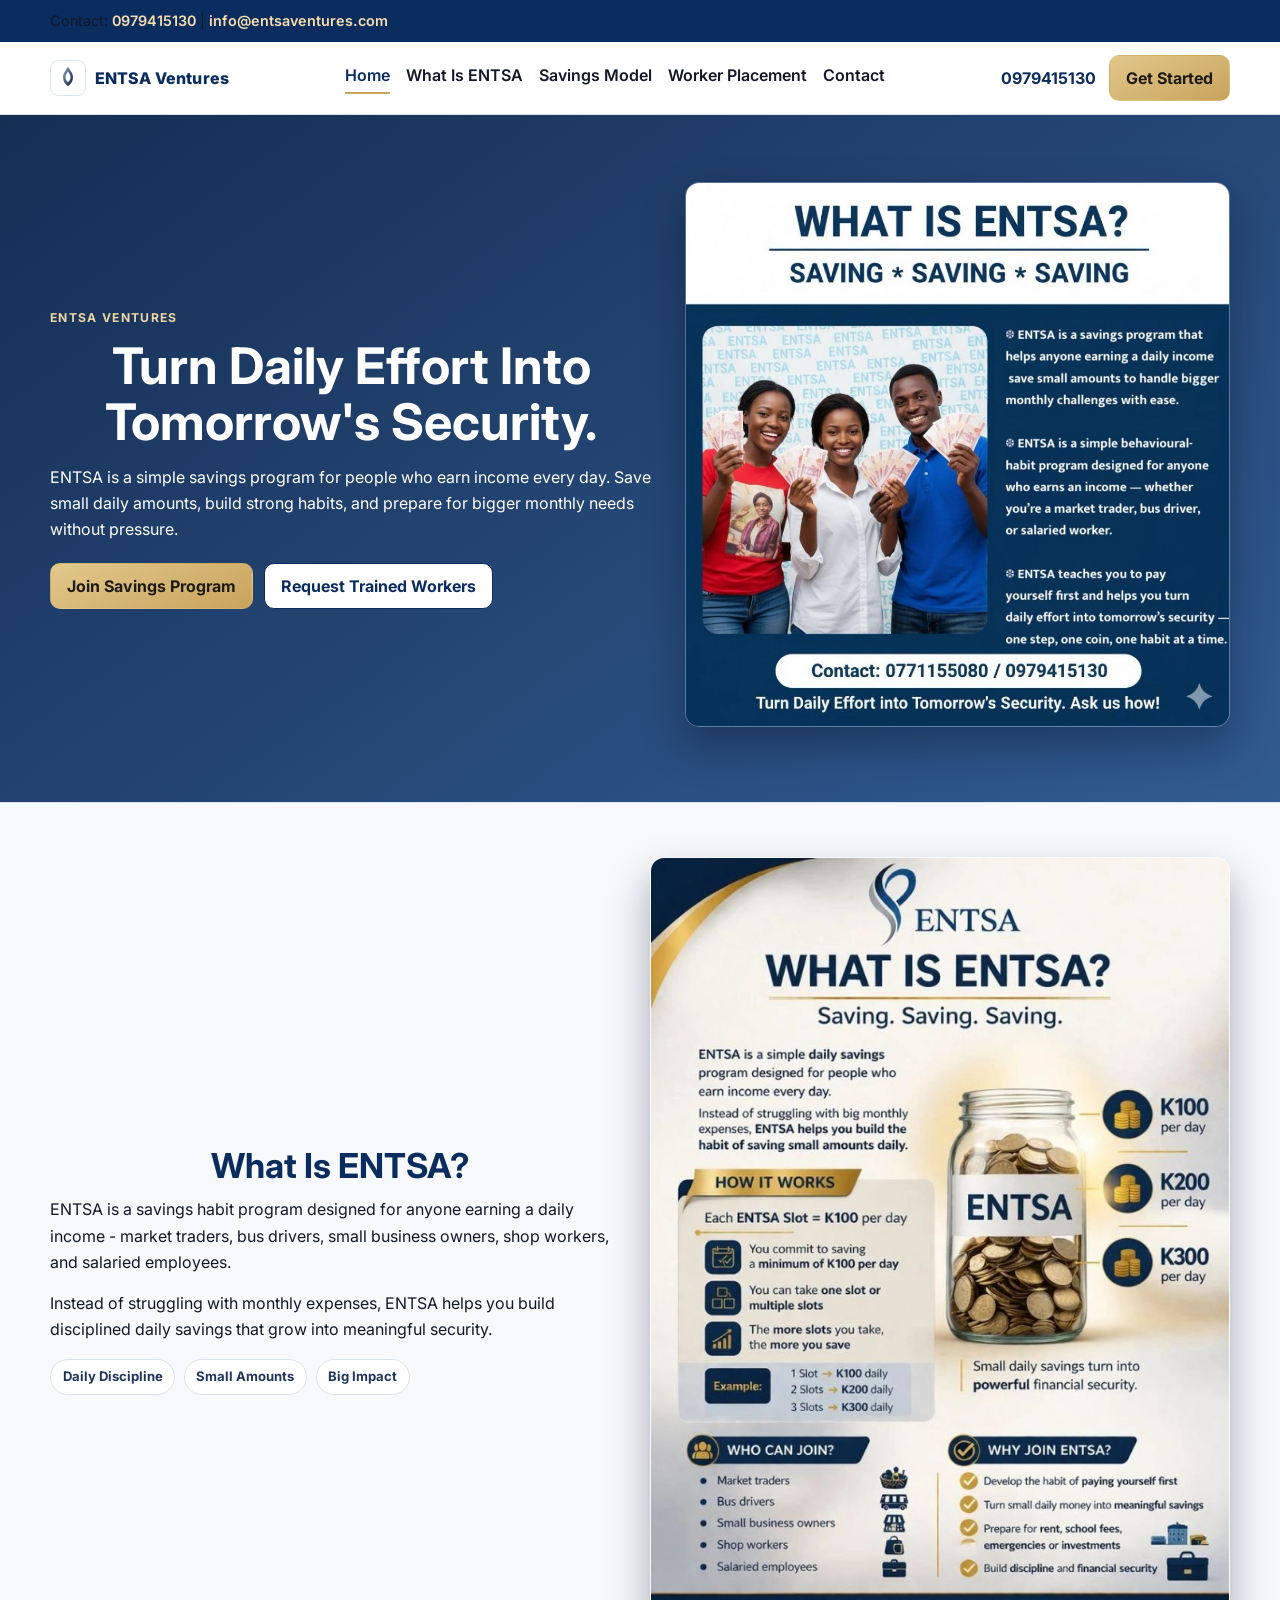
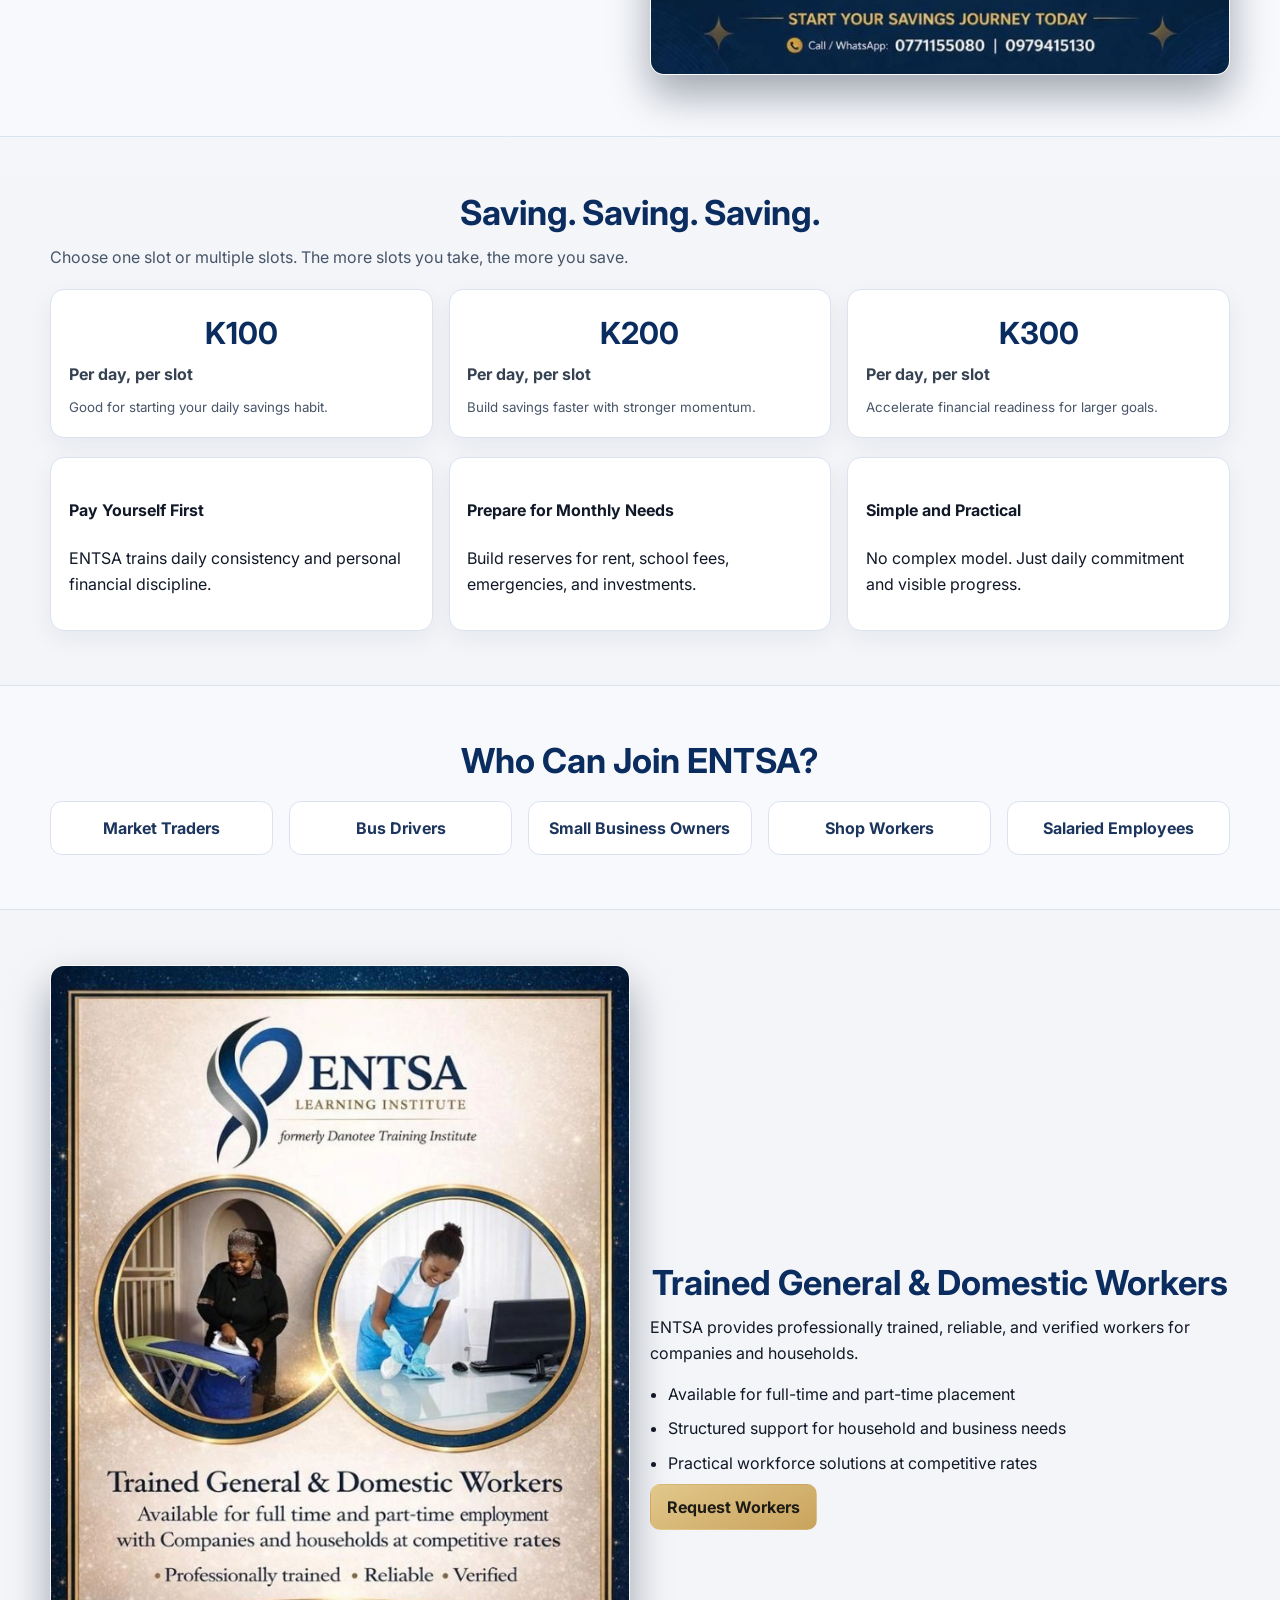
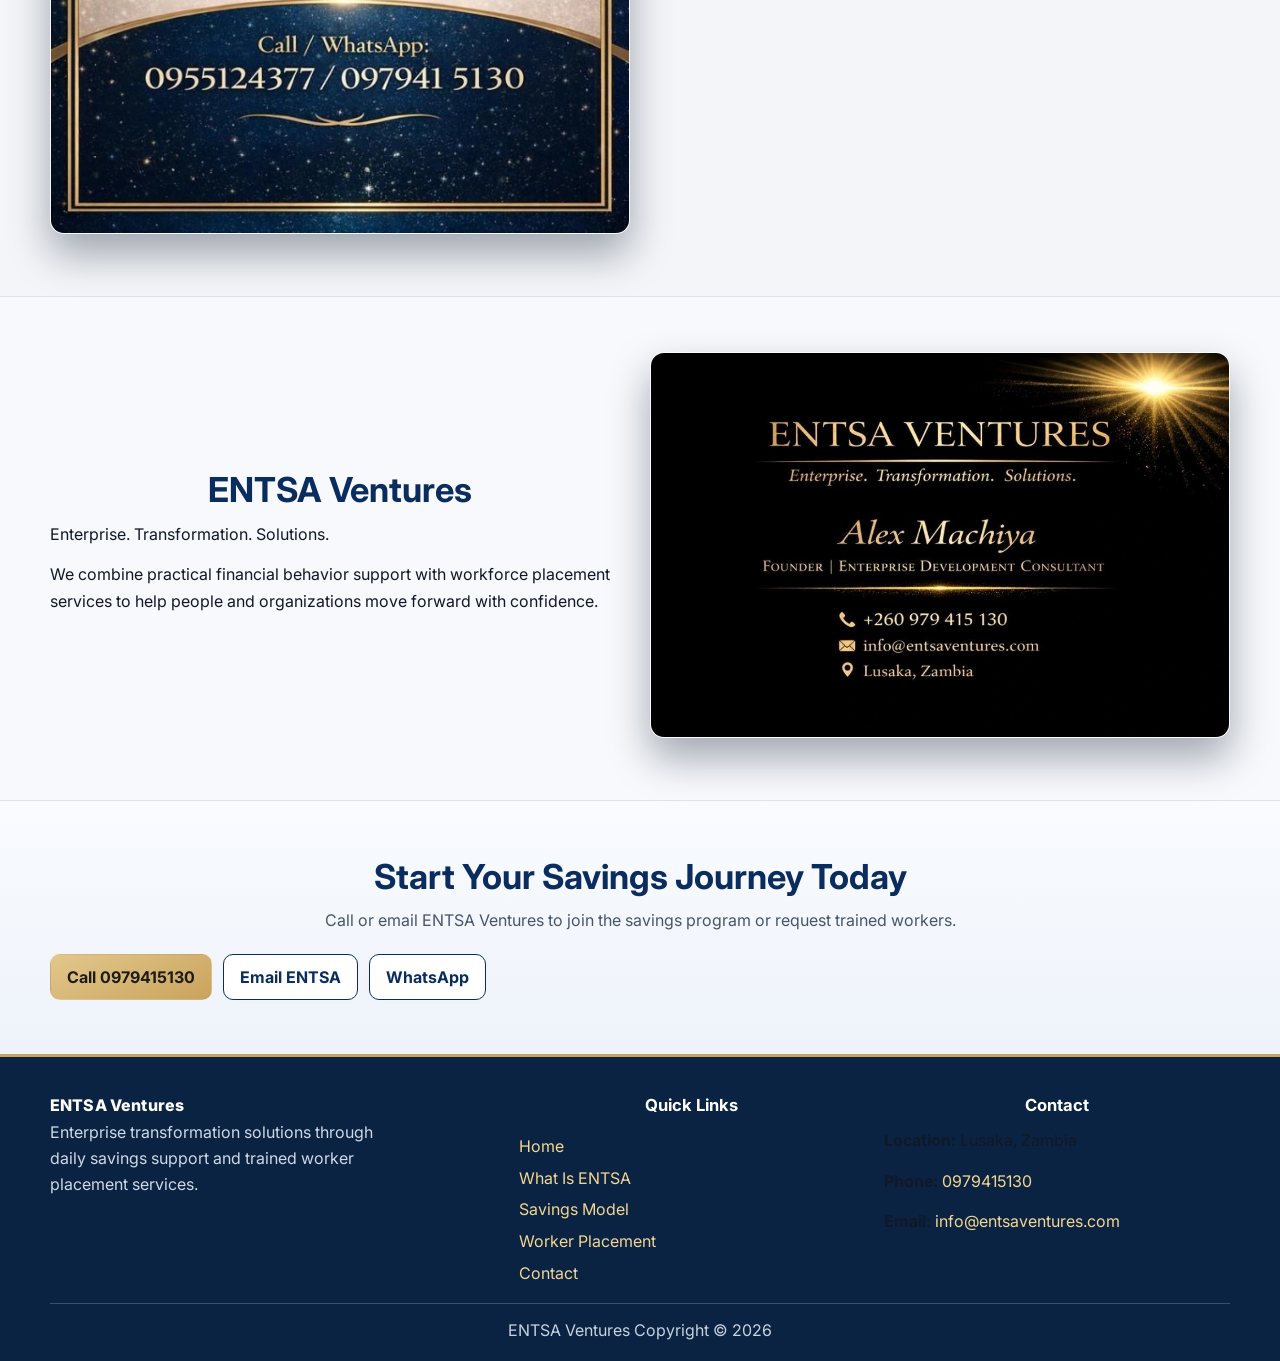
==== commit 05dd70b6: "Apply official ENTSA logo and finalize readability updates. Bring the legacy ENTSA mark into the red" ====
--- a/index.html
+++ b/index.html
@@ -5,6 +5,7 @@
   <meta name="viewport" content="width=device-width, initial-scale=1.0">
   <title>ENTSA Ventures | Saving. Saving. Saving.</title>
   <meta name="description" content="ENTSA Ventures offers a simple daily savings program and trained domestic/general worker placement solutions for households and organizations in Zambia.">
+  <link rel="icon" href="./Assets/brand/entsa-mark.svg" type="image/svg+xml">
   <link rel="stylesheet" href="./styles.css?v=20260407-entsa1">
 </head>
 <body>
@@ -18,7 +19,10 @@
 
   <header class="site-header" id="top">
     <div class="container header-inner">
-      <a href="#top" class="logo" aria-label="ENTSA Ventures home">ENTSA Ventures</a>
+      <a href="#top" class="logo" aria-label="ENTSA Ventures home">
+        <img src="./Assets/brand/entsa-mark.svg" alt="ENTSA logo">
+        <span class="logo-text">ENTSA Ventures</span>
+      </a>
       <button class="menu-toggle" aria-expanded="false" aria-controls="primary-nav">Menu</button>
       <nav class="primary-nav" id="primary-nav" aria-label="Primary">
         <a class="active" href="#top">Home</a>
--- a/styles.css
+++ b/styles.css
@@ -61,7 +61,25 @@
   border-bottom: 1px solid var(--line);
 }
 .header-inner { min-height: 72px; display: flex; align-items: center; justify-content: space-between; gap: 1rem; }
-.logo { text-decoration: none; color: var(--brand); font-weight: 800; letter-spacing: 0.01em; }
+.logo {
+  text-decoration: none;
+  color: var(--brand);
+  font-weight: 800;
+  letter-spacing: 0.01em;
+  display: inline-flex;
+  align-items: center;
+  gap: 0.55rem;
+}
+.logo img {
+  width: 36px;
+  height: 36px;
+  object-fit: contain;
+  background: #fff;
+  border-radius: 8px;
+  border: 1px solid var(--line);
+  padding: 4px;
+}
+.logo-text { line-height: 1; }
 
 .menu-toggle {
   border: 1px solid var(--line);
@@ -108,9 +126,9 @@
   color: #1e1b16;
 }
 .btn-secondary {
-  background: rgba(255,255,255,0.12);
-  color: #fff;
-  border-color: rgba(255,255,255,0.45);
+  background: #ffffff;
+  color: var(--brand);
+  border-color: var(--brand);
 }
 
 .hero {
@@ -123,6 +141,7 @@
   margin: 0 0 0.8rem;
   font-size: clamp(2rem, 4vw, 3.15rem);
   line-height: 1.12;
+  text-align: center;
 }
 .hero-support { margin: 0; max-width: 65ch; color: rgba(255,255,255,0.9); }
 .hero-cta-group { display: flex; flex-wrap: wrap; gap: 0.7rem; margin-top: 1.25rem; }
@@ -138,9 +157,12 @@
   text-transform: uppercase;
   letter-spacing: 0.11em;
   font-size: 0.76rem;
-  color: #efd5a2;
-  font-weight: 700;
-}
+  color: var(--brand);
+  font-weight: 700;
+}
+.hero .eyebrow { color: #efd5a2; }
+.hero-copy h1,
+.hero-copy p { color: #ffffff; }
 
 .section { padding: 3.4rem 0; }
 .section-muted { background: var(--surface-soft); border-top: 1px solid var(--line); border-bottom: 1px solid var(--line); }
@@ -150,9 +172,10 @@
   font-size: clamp(1.45rem, 3vw, 2.15rem);
   line-height: 1.2;
   color: var(--brand);
-}
-h3 { margin: 0 0 0.4rem; color: var(--brand); }
-p { margin: 0 0 0.9rem; }
+  text-align: center;
+}
+h3 { margin: 0 0 0.4rem; color: var(--brand); text-align: center; }
+p { margin: 0 0 0.9rem; color: var(--text); }
 .section-intro { color: var(--text-muted); max-width: 68ch; }
 
 .two-col { display: grid; gap: 1.25rem; align-items: center; }
@@ -194,13 +217,14 @@
   text-align: center;
 }
 
-.feature-list { margin: 0.85rem 0 0; padding-left: 1.1rem; }
+.feature-list { margin: 0.85rem 0 0; padding-left: 1.1rem; color: var(--text); }
 .feature-list li { margin-bottom: 0.5rem; }
 .feature-list.light { color: var(--text); }
 
 .final-cta { background: linear-gradient(180deg, #f9fbff, #eef3fa); }
 .contact-cta { text-align: center; }
 .contact-cta p { color: var(--text-muted); max-width: 70ch; margin-inline: auto; }
+.section-muted p { color: var(--text); }
 
 .site-footer {
   background: #0b2343;
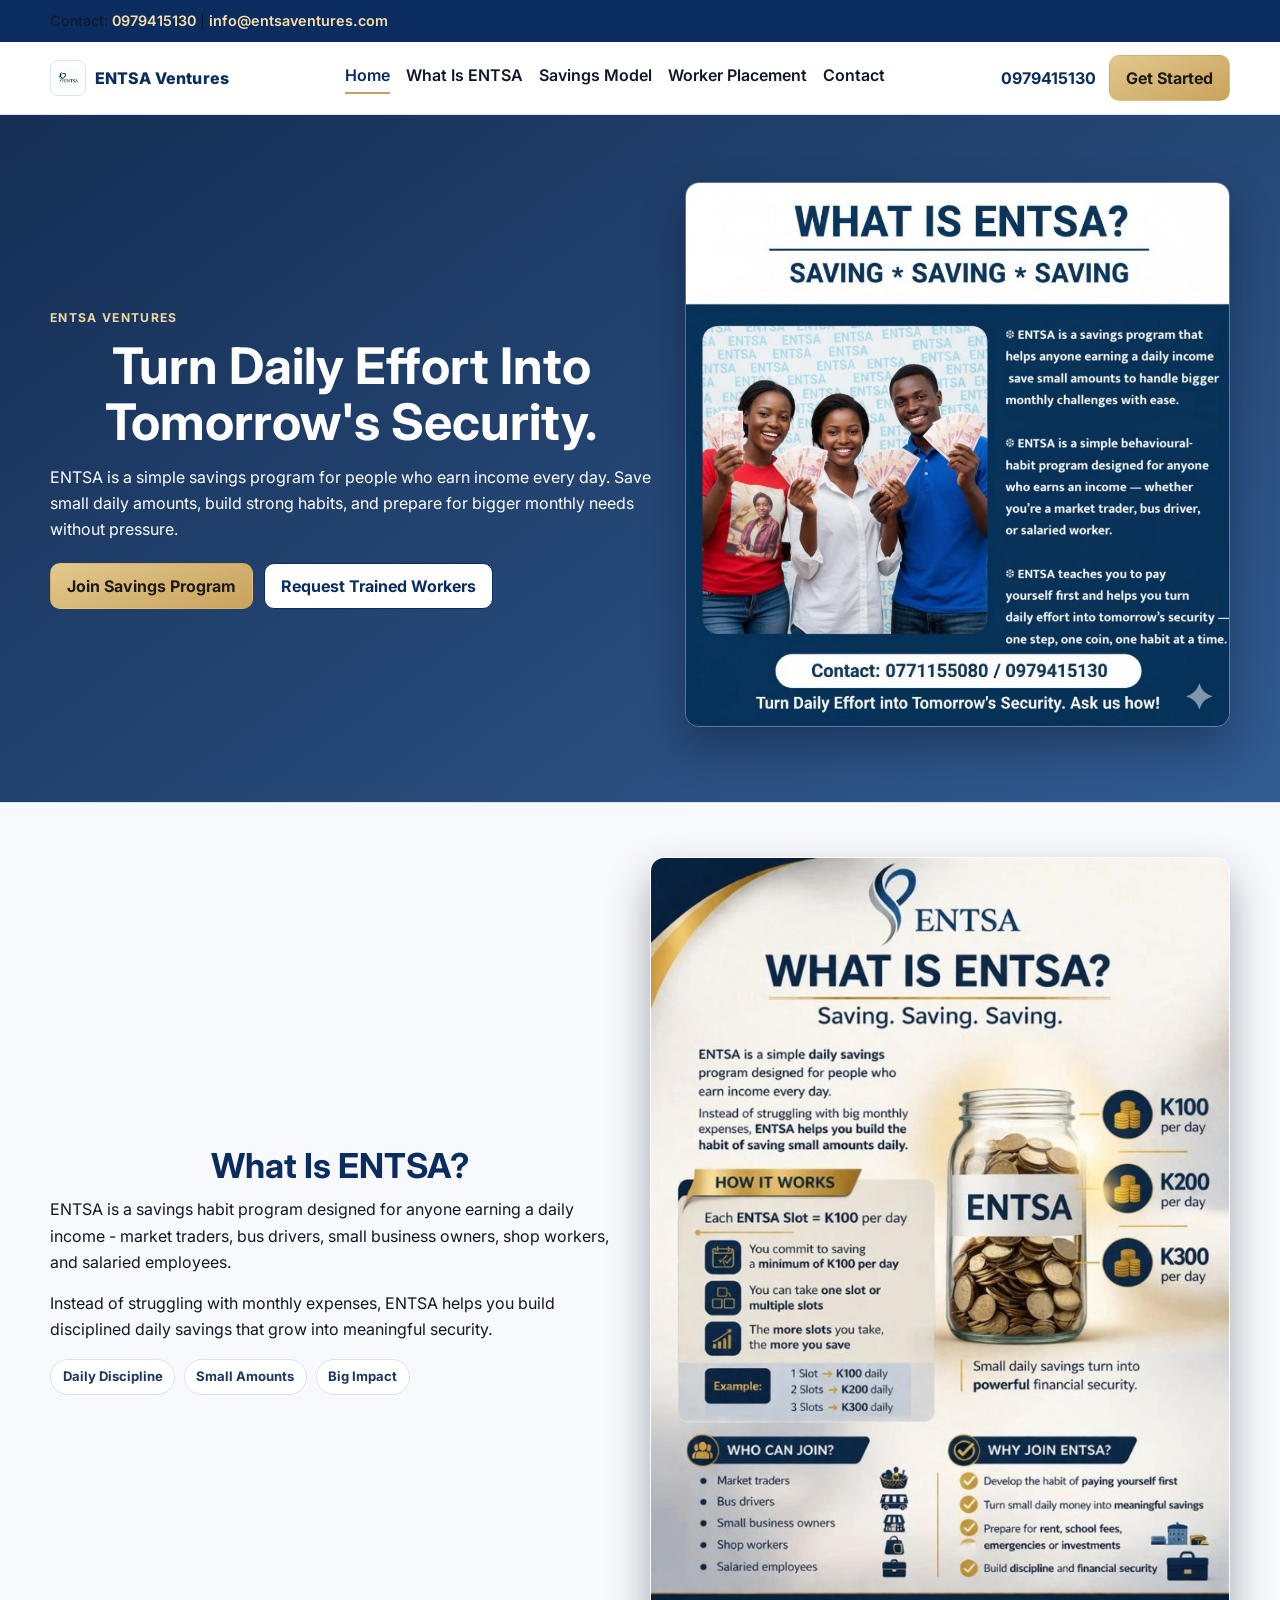
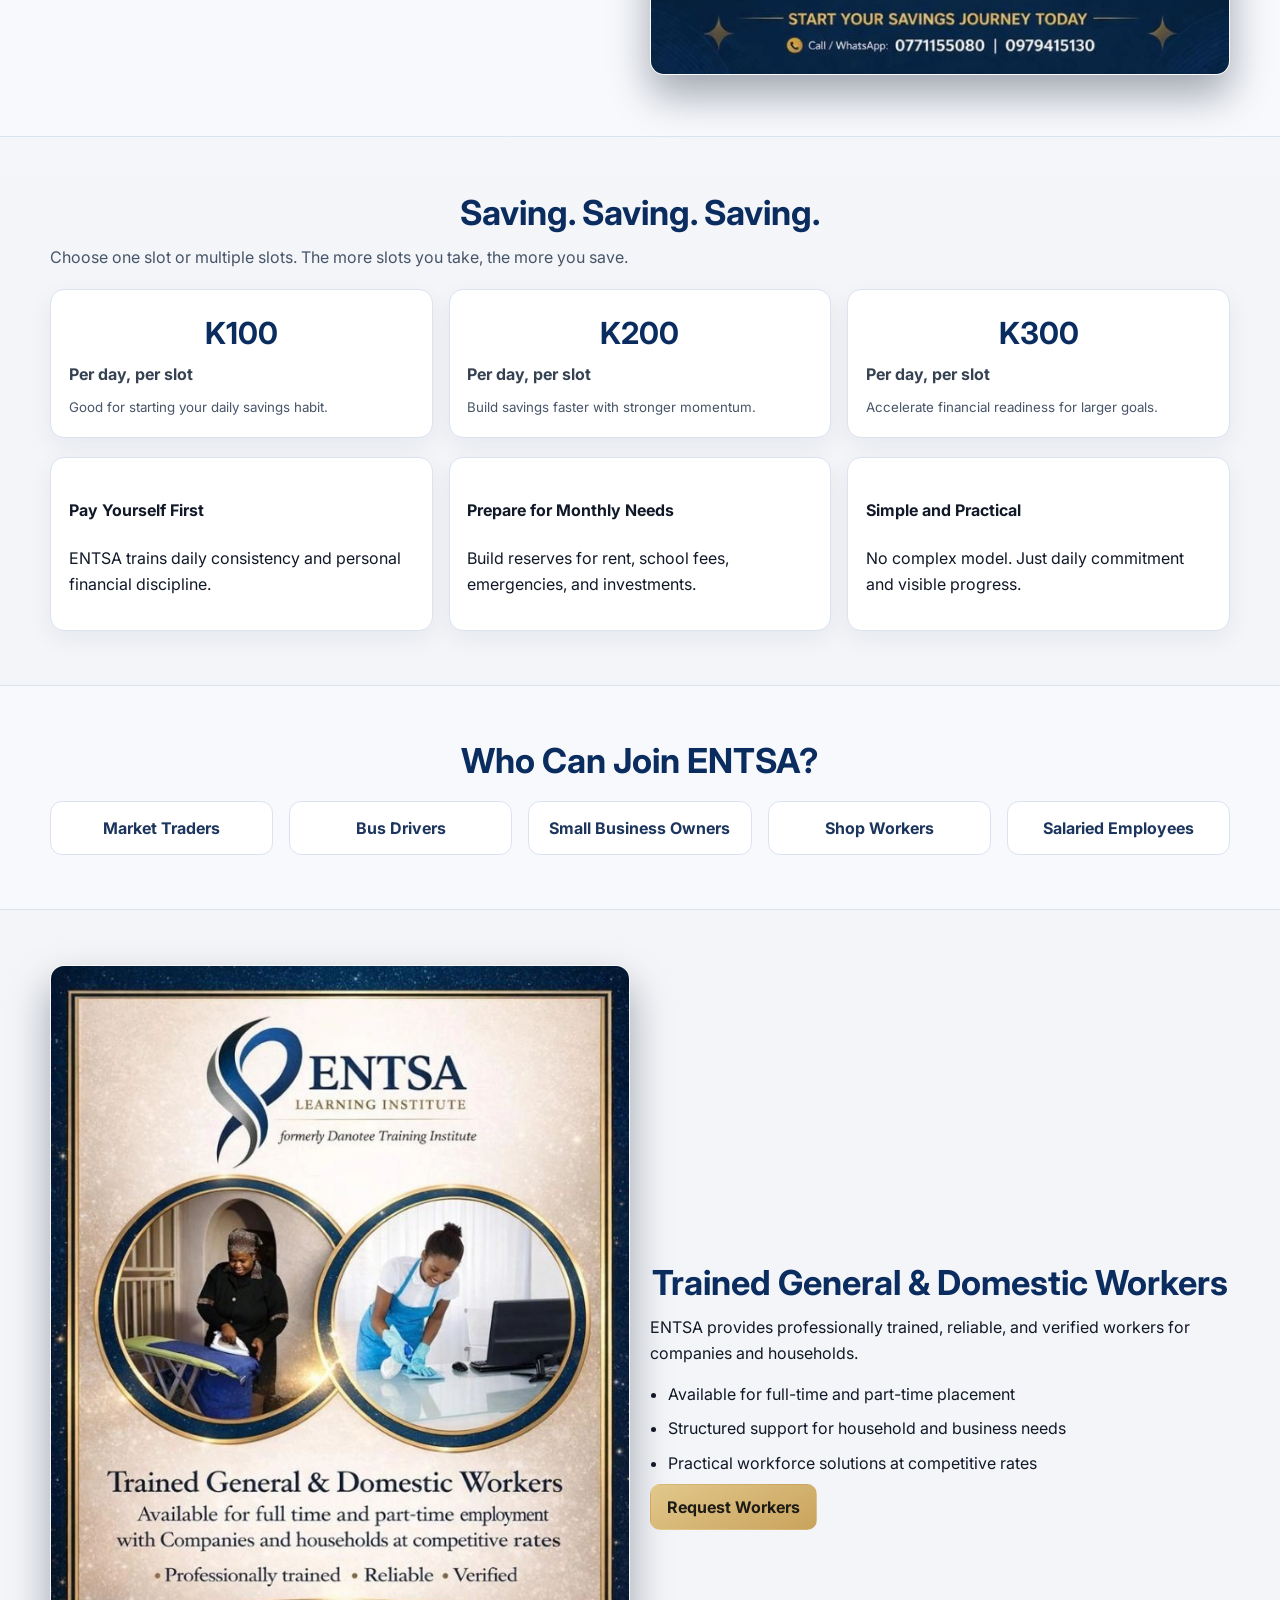
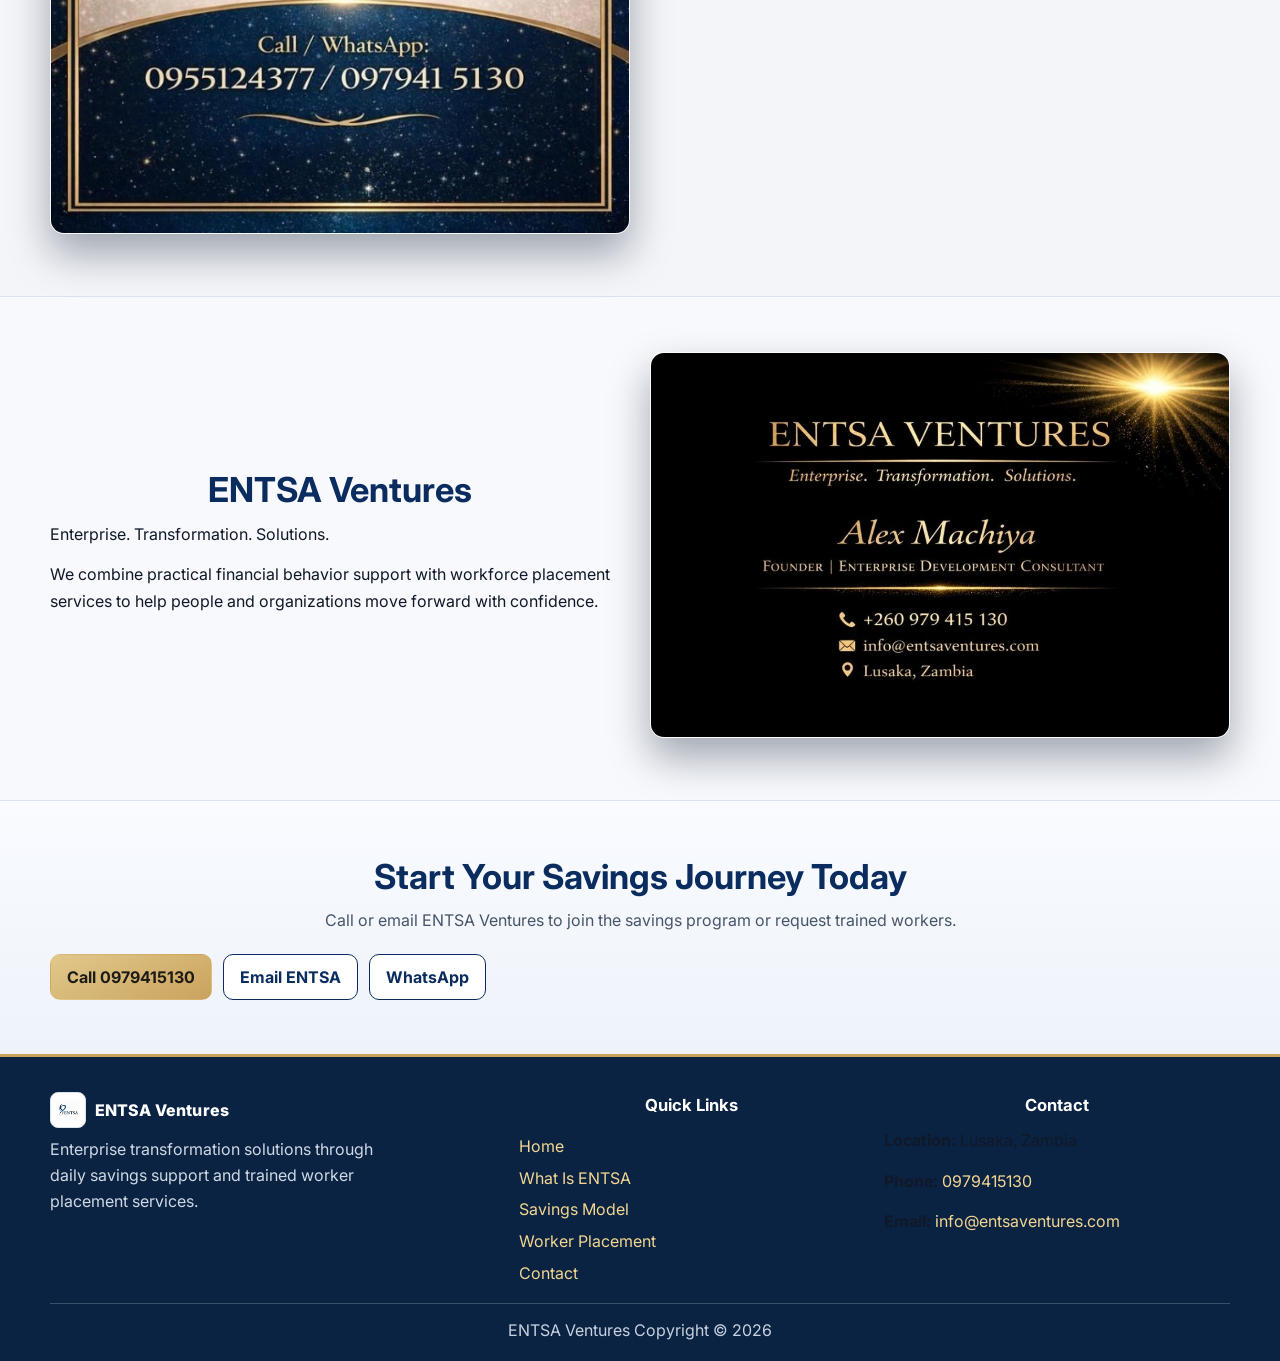
==== commit 6b0382ad: "Replace all website logos with provided ENTSA PNG. Update favicon, header logos, and footer logos ac" ====
--- a/index.html
+++ b/index.html
@@ -5,7 +5,7 @@
   <meta name="viewport" content="width=device-width, initial-scale=1.0">
   <title>ENTSA Ventures | Saving. Saving. Saving.</title>
   <meta name="description" content="ENTSA Ventures offers a simple daily savings program and trained domestic/general worker placement solutions for households and organizations in Zambia.">
-  <link rel="icon" href="./Assets/brand/entsa-mark.svg" type="image/svg+xml">
+  <link rel="icon" href="./Assets/brand/entsa-logo.png" type="image/png">
   <link rel="stylesheet" href="./styles.css?v=20260407-entsa1">
 </head>
 <body>
@@ -20,7 +20,7 @@
   <header class="site-header" id="top">
     <div class="container header-inner">
       <a href="#top" class="logo" aria-label="ENTSA Ventures home">
-        <img src="./Assets/brand/entsa-mark.svg" alt="ENTSA logo">
+        <img src="./Assets/brand/entsa-logo.png" alt="ENTSA logo">
         <span class="logo-text">ENTSA Ventures</span>
       </a>
       <button class="menu-toggle" aria-expanded="false" aria-controls="primary-nav">Menu</button>
@@ -163,7 +163,7 @@
   <footer class="site-footer">
     <div class="container footer-grid">
       <div class="footer-brand">
-        <a href="#top" class="logo">ENTSA Ventures</a>
+        <a href="#top" class="logo"><img src="./Assets/brand/entsa-logo.png" alt="ENTSA logo"><span class="logo-text">ENTSA Ventures</span></a>
         <p>Enterprise transformation solutions through daily savings support and trained worker placement services.</p>
       </div>
       <nav class="footer-links" aria-label="Quick links">
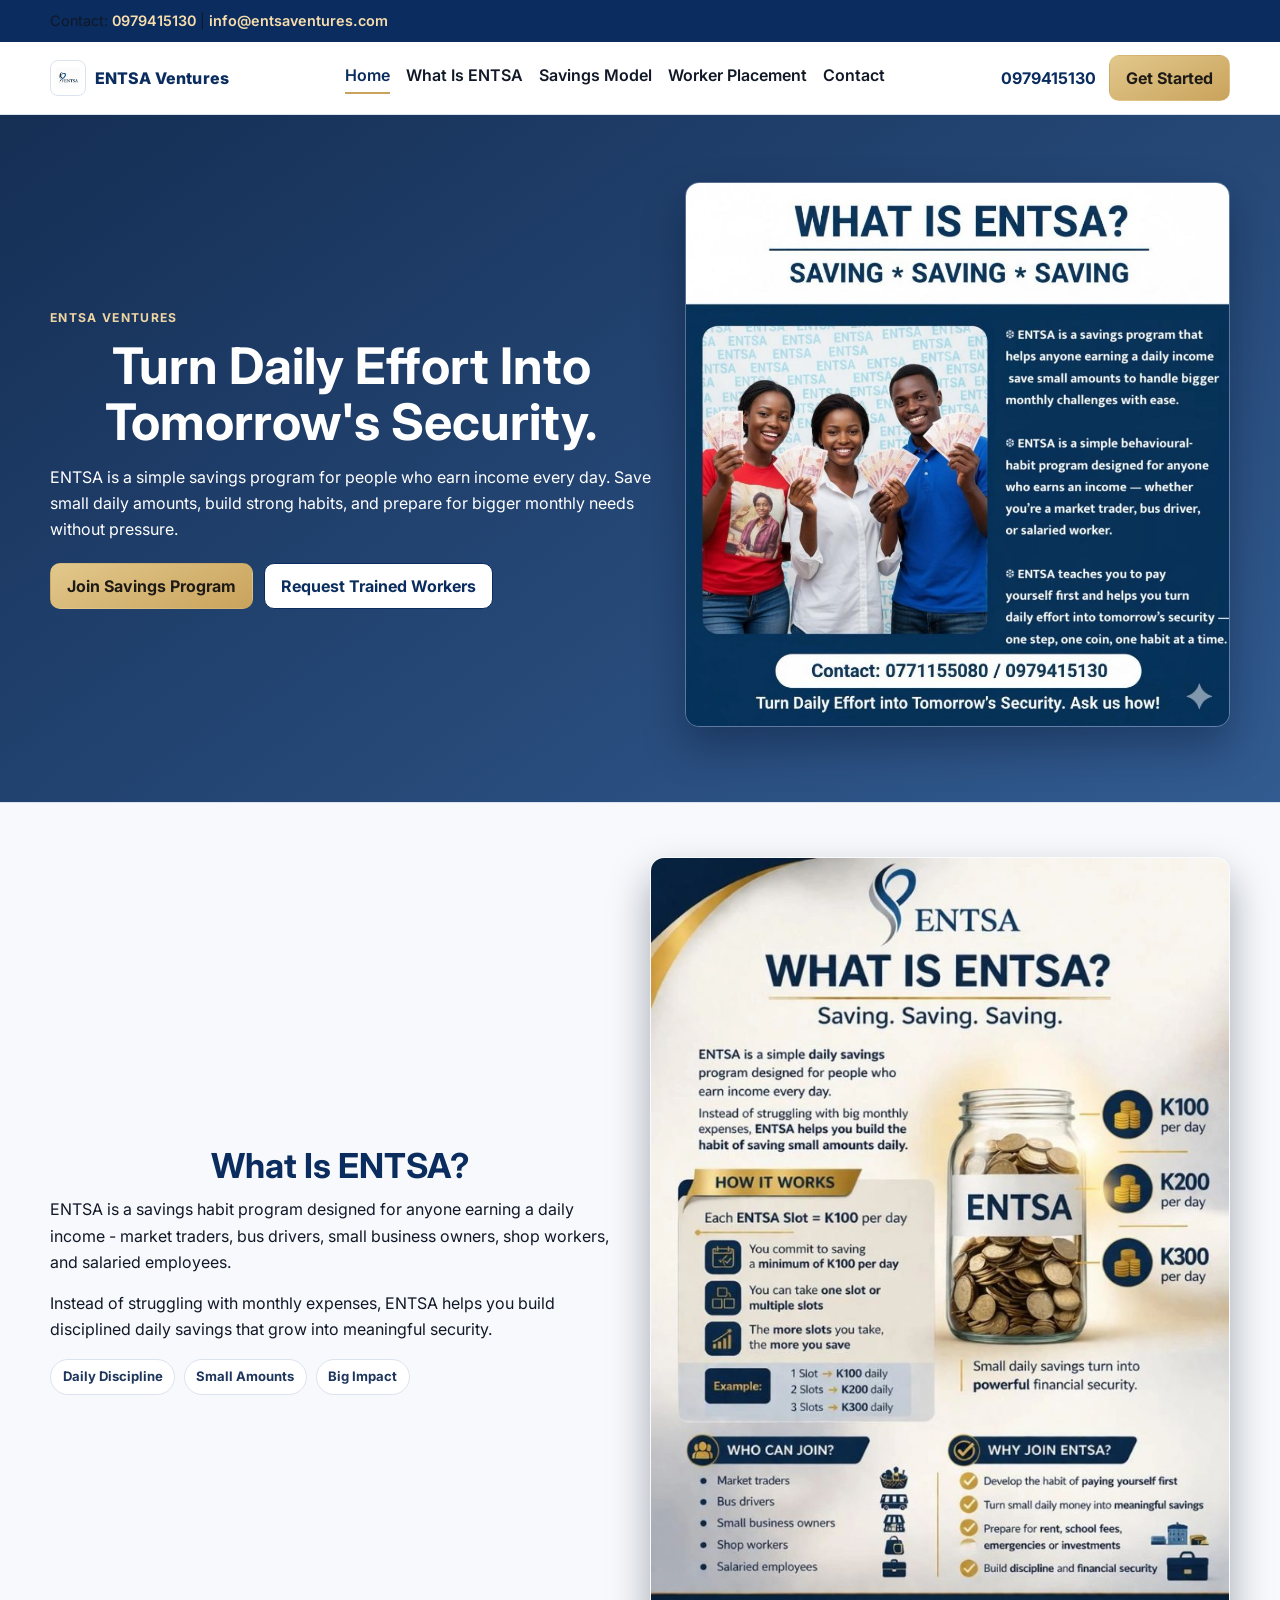
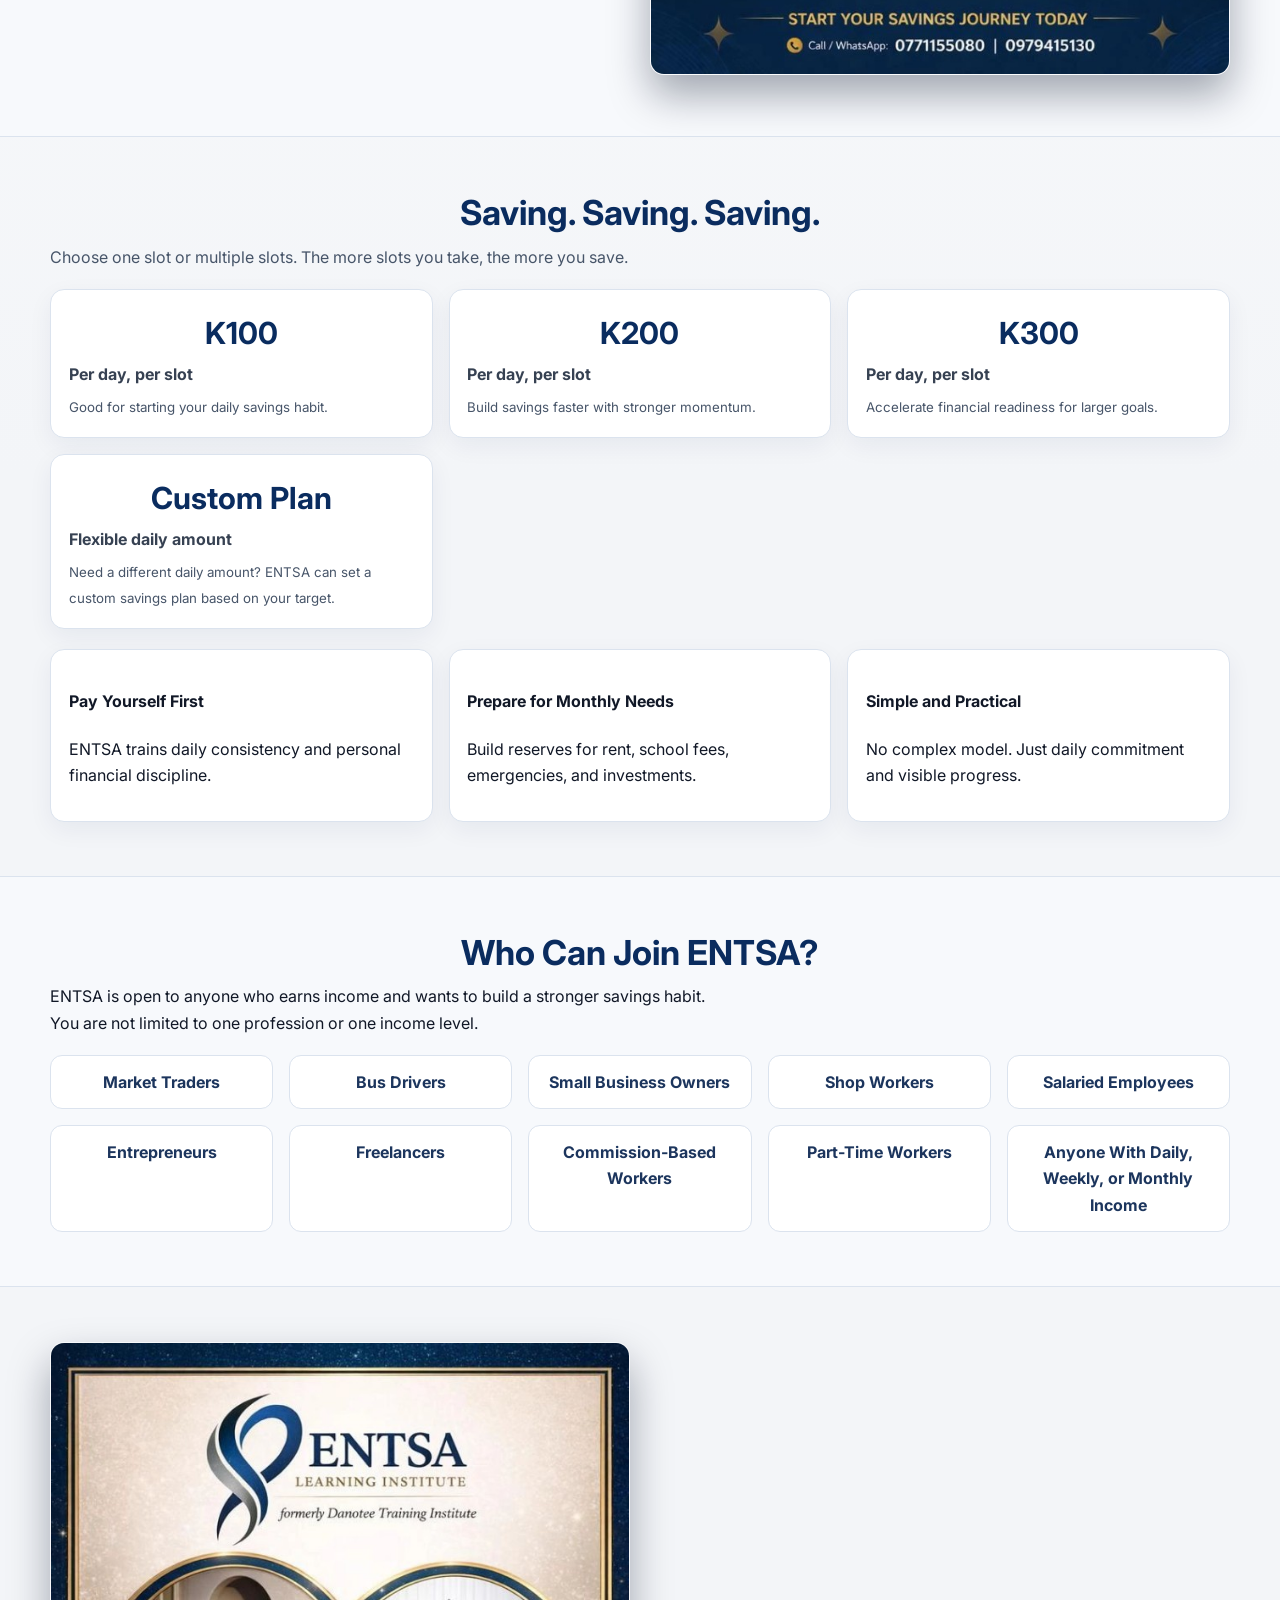
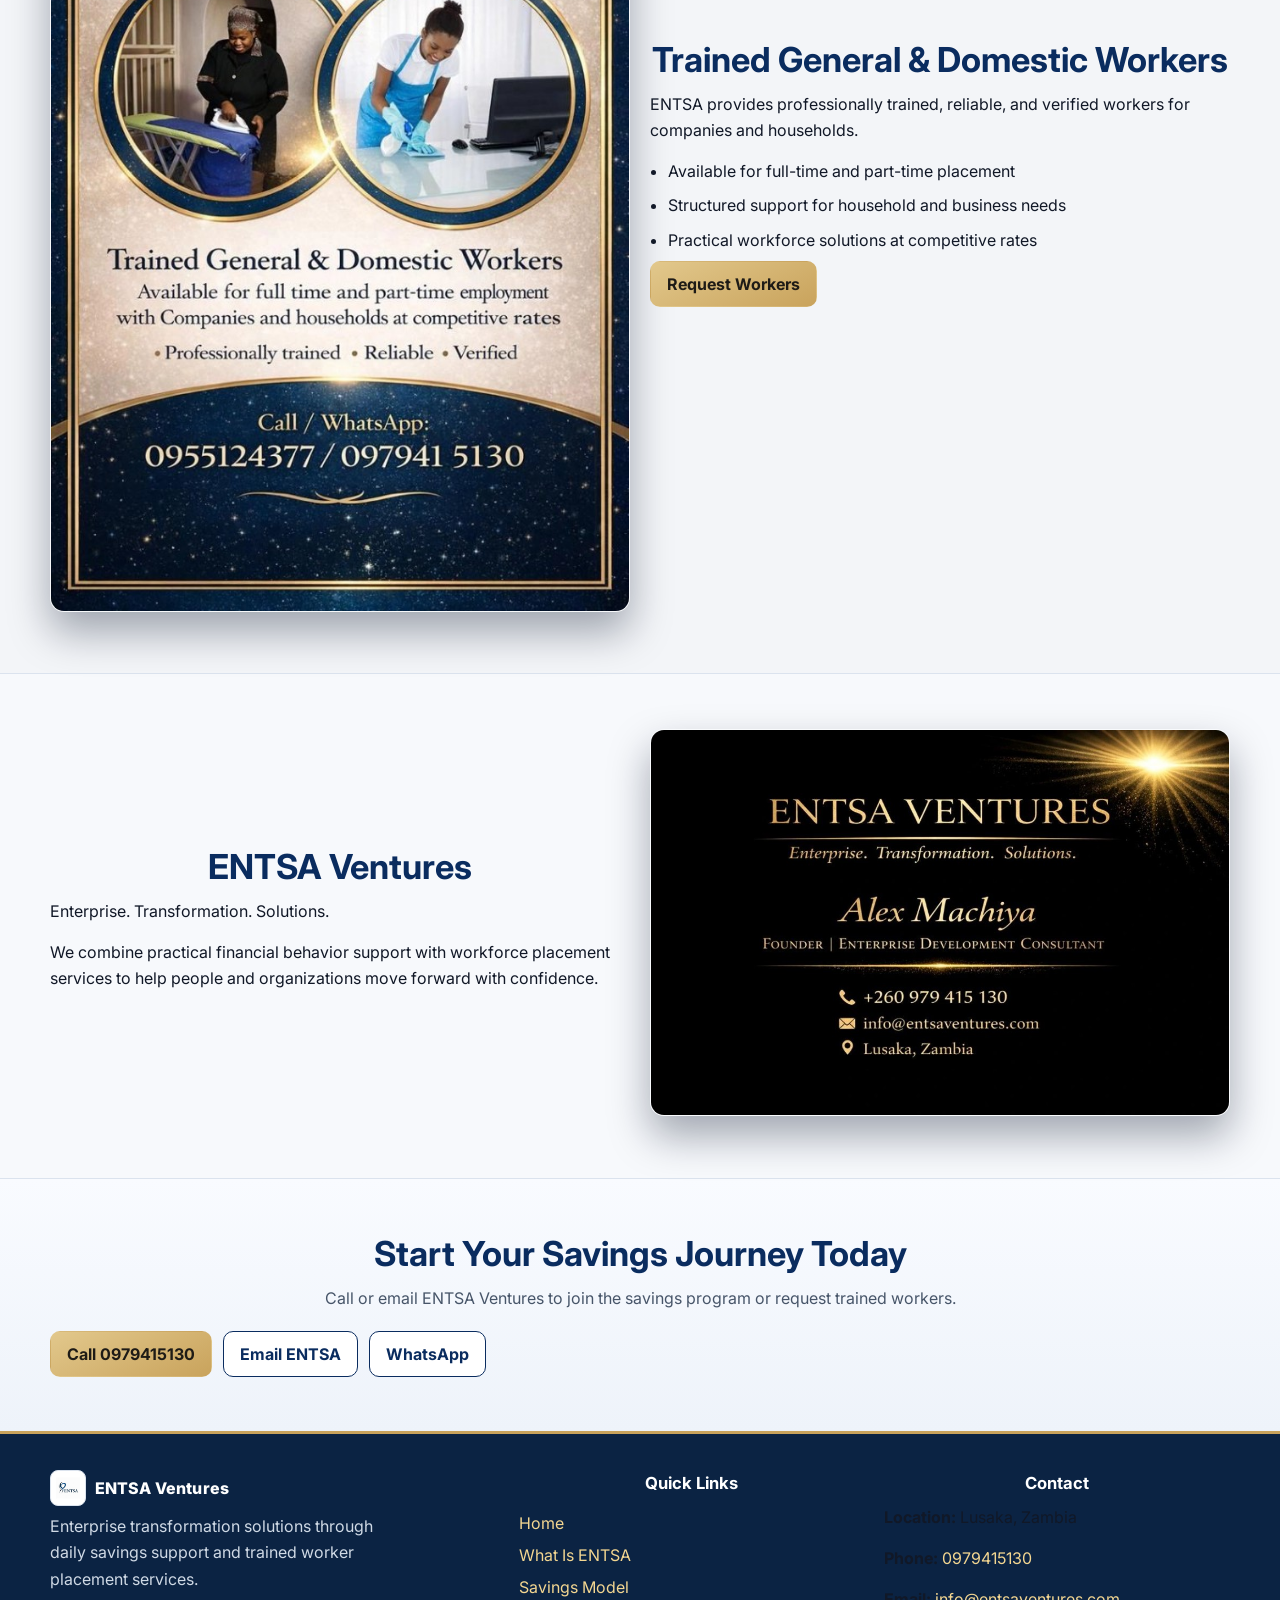
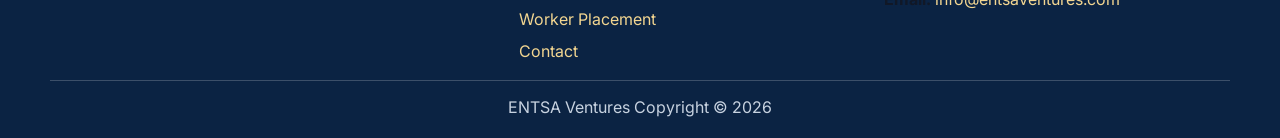
==== commit cbd30eac: "Expand savings and audience sections on ENTSA landing page. Add a custom daily savings plan option a" ====
--- a/index.html
+++ b/index.html
@@ -94,6 +94,11 @@
             <p>Per day, per slot</p>
             <small>Accelerate financial readiness for larger goals.</small>
           </article>
+          <article class="slot-card">
+            <h3>Custom Plan</h3>
+            <p>Flexible daily amount</p>
+            <small>Need a different daily amount? ENTSA can set a custom savings plan based on your target.</small>
+          </article>
         </div>
         <div class="benefit-grid">
           <article class="benefit-card"><h4>Pay Yourself First</h4><p>ENTSA trains daily consistency and personal financial discipline.</p></article>
@@ -106,12 +111,18 @@
     <section id="who-can-join" class="section section-muted">
       <div class="container">
         <h2>Who Can Join ENTSA?</h2>
+        <p class="section-intro">ENTSA is open to anyone who earns income and wants to build a stronger savings habit. You are not limited to one profession or one income level.</p>
         <div class="audience-grid">
           <div class="audience-item">Market Traders</div>
           <div class="audience-item">Bus Drivers</div>
           <div class="audience-item">Small Business Owners</div>
           <div class="audience-item">Shop Workers</div>
           <div class="audience-item">Salaried Employees</div>
+          <div class="audience-item">Entrepreneurs</div>
+          <div class="audience-item">Freelancers</div>
+          <div class="audience-item">Commission-Based Workers</div>
+          <div class="audience-item">Part-Time Workers</div>
+          <div class="audience-item">Anyone With Daily, Weekly, or Monthly Income</div>
         </div>
       </div>
     </section>
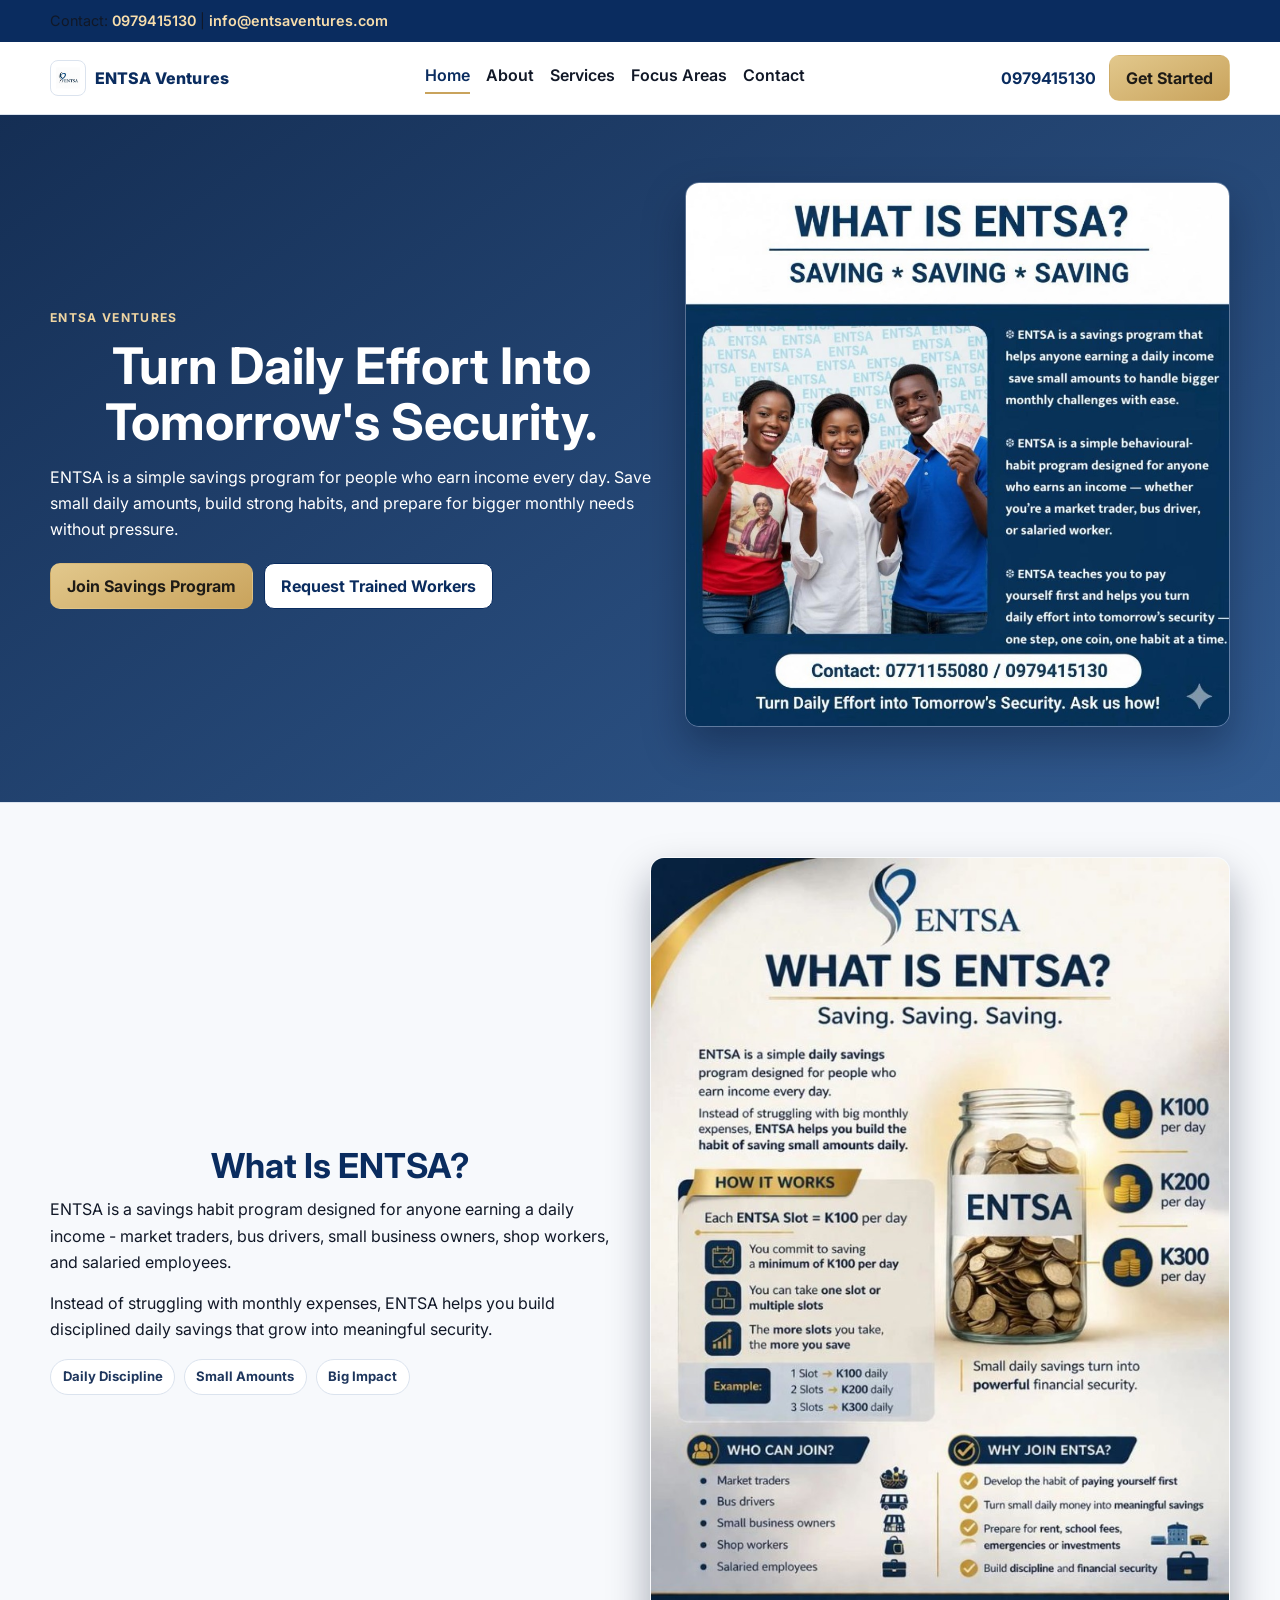
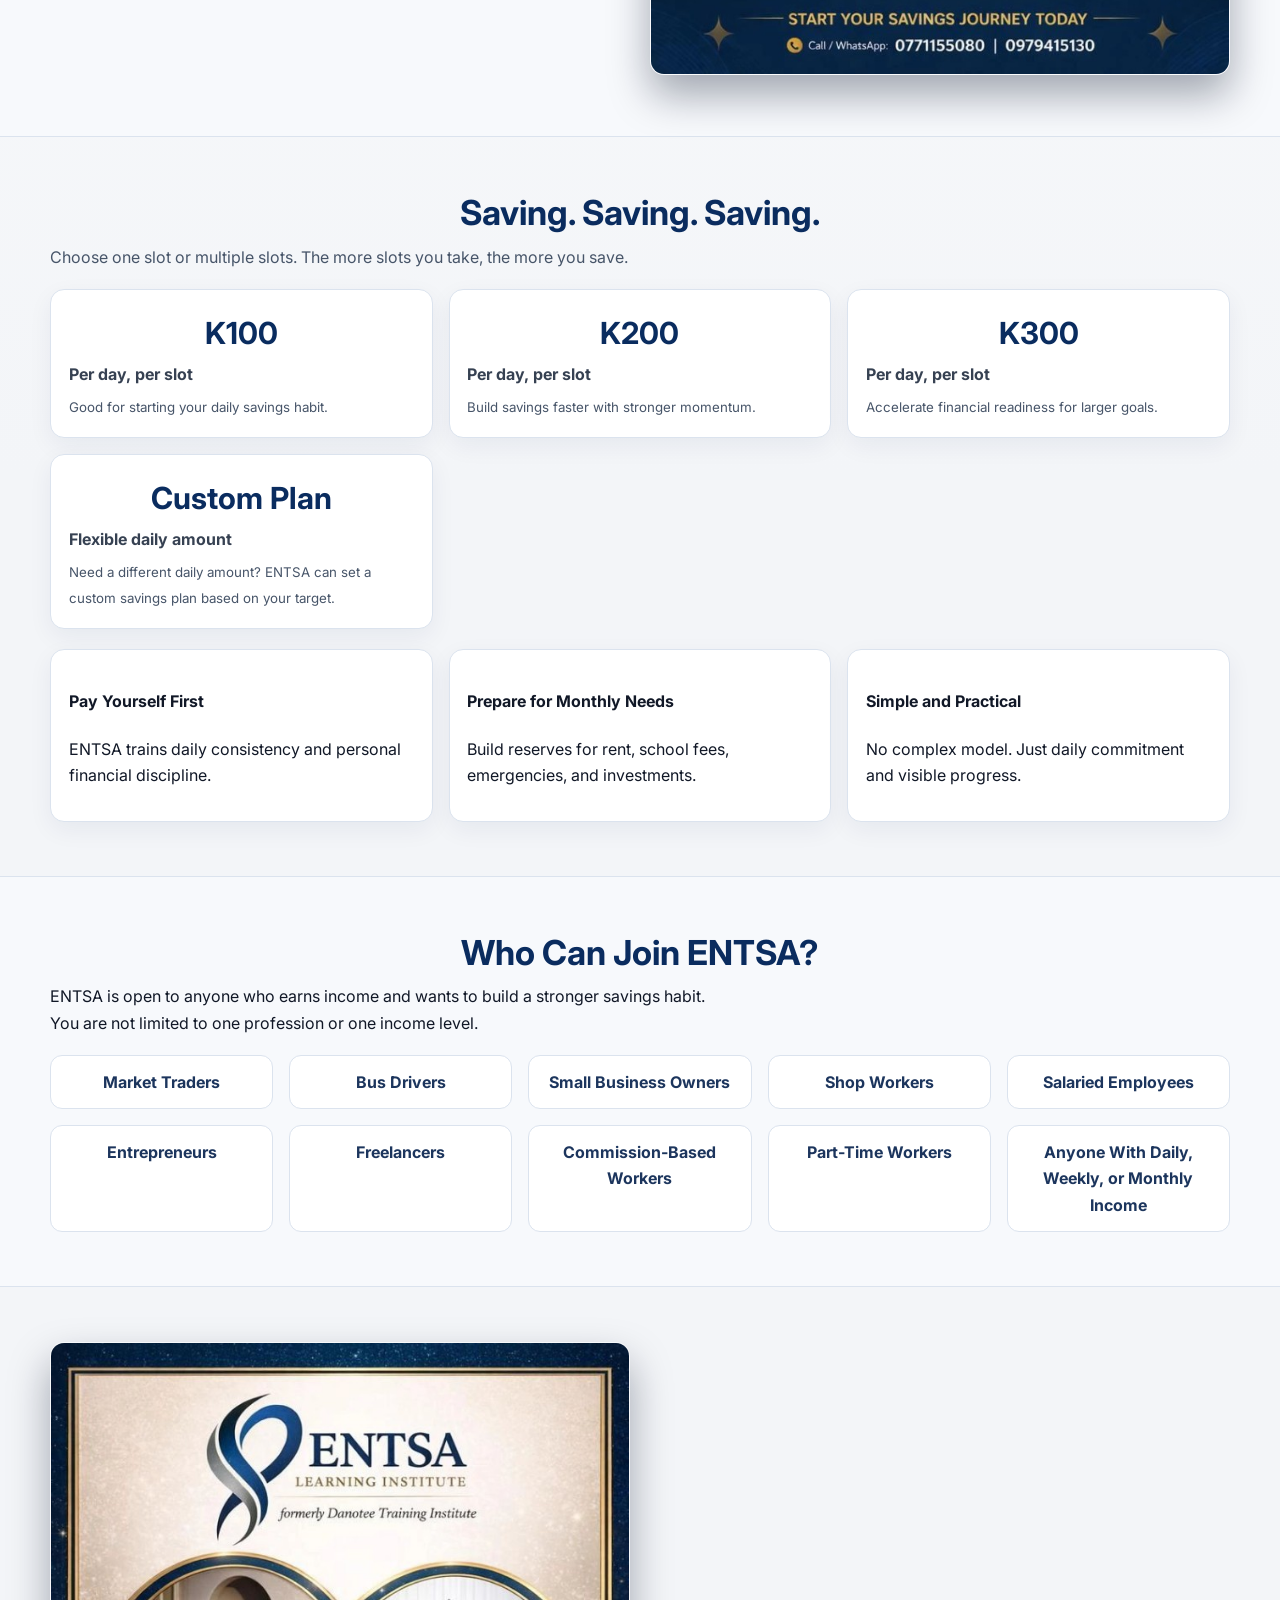
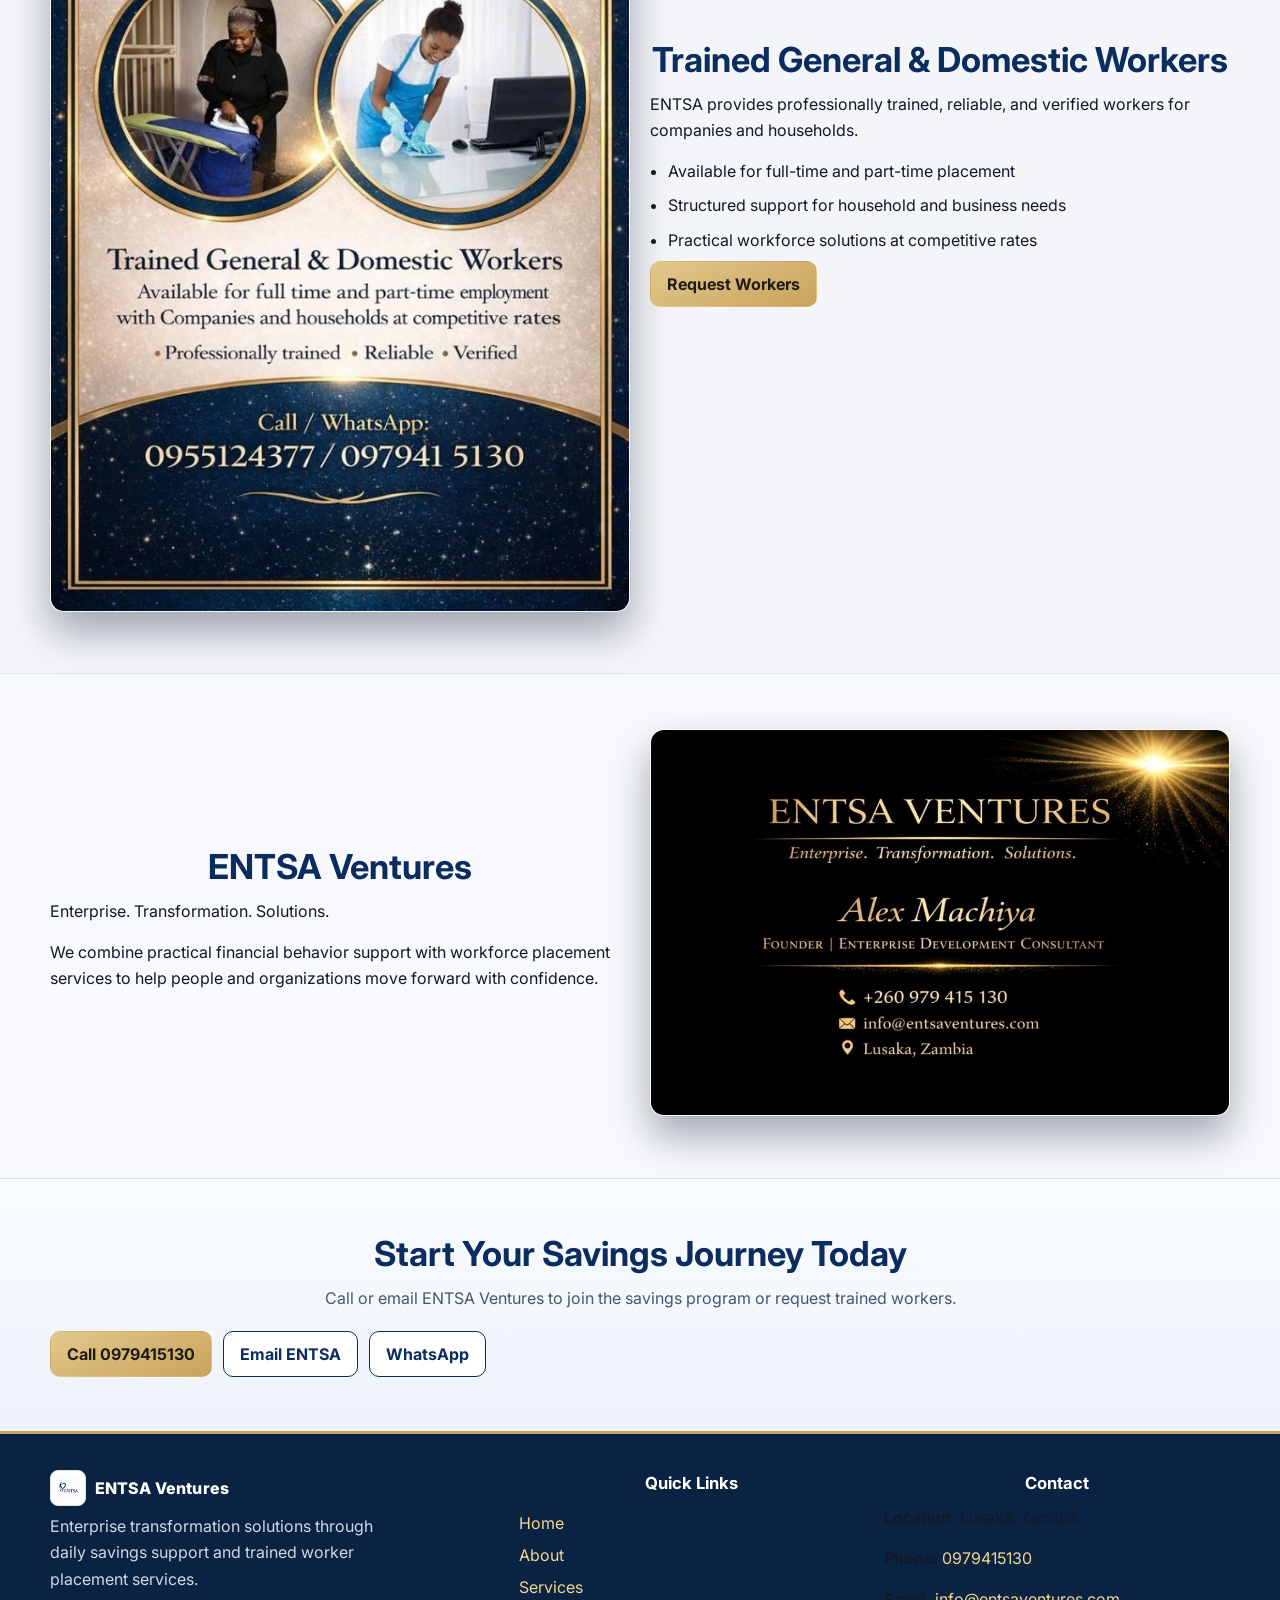
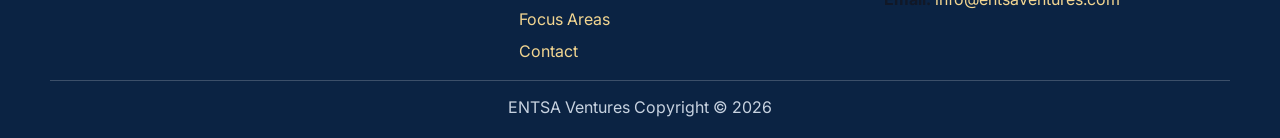
==== commit 2f436960: "Build and align ENTSA supporting pages. Create polished About, Services, Focus Areas, and Contact pa" ====
--- a/index.html
+++ b/index.html
@@ -6,7 +6,7 @@
   <title>ENTSA Ventures | Saving. Saving. Saving.</title>
   <meta name="description" content="ENTSA Ventures offers a simple daily savings program and trained domestic/general worker placement solutions for households and organizations in Zambia.">
   <link rel="icon" href="./Assets/brand/entsa-logo.png" type="image/png">
-  <link rel="stylesheet" href="./styles.css?v=20260407-entsa1">
+  <link rel="stylesheet" href="./styles.css?v=20260407-entsa2">
 </head>
 <body>
   <a class="skip-link" href="#main-content">Skip to main content</a>
@@ -25,11 +25,11 @@
       </a>
       <button class="menu-toggle" aria-expanded="false" aria-controls="primary-nav">Menu</button>
       <nav class="primary-nav" id="primary-nav" aria-label="Primary">
-        <a class="active" href="#top">Home</a>
-        <a href="#what-is-entsa">What Is ENTSA</a>
-        <a href="#savings-model">Savings Model</a>
-        <a href="#worker-placement">Worker Placement</a>
-        <a href="#contact-entsa">Contact</a>
+        <a class="active" href="./index.html">Home</a>
+        <a href="./about.html">About</a>
+        <a href="./services.html">Services</a>
+        <a href="./practice-areas.html">Focus Areas</a>
+        <a href="./contact.html">Contact</a>
       </nav>
       <div class="header-actions">
         <a class="phone-link" href="tel:+260979415130">0979415130</a>
@@ -179,11 +179,11 @@
       </div>
       <nav class="footer-links" aria-label="Quick links">
         <h3 class="footer-title">Quick Links</h3>
-        <a href="#top">Home</a>
-        <a href="#what-is-entsa">What Is ENTSA</a>
-        <a href="#savings-model">Savings Model</a>
-        <a href="#worker-placement">Worker Placement</a>
-        <a href="#contact-entsa">Contact</a>
+        <a href="./index.html">Home</a>
+        <a href="./about.html">About</a>
+        <a href="./services.html">Services</a>
+        <a href="./practice-areas.html">Focus Areas</a>
+        <a href="./contact.html">Contact</a>
       </nav>
       <div>
         <h3 class="footer-title">Contact</h3>
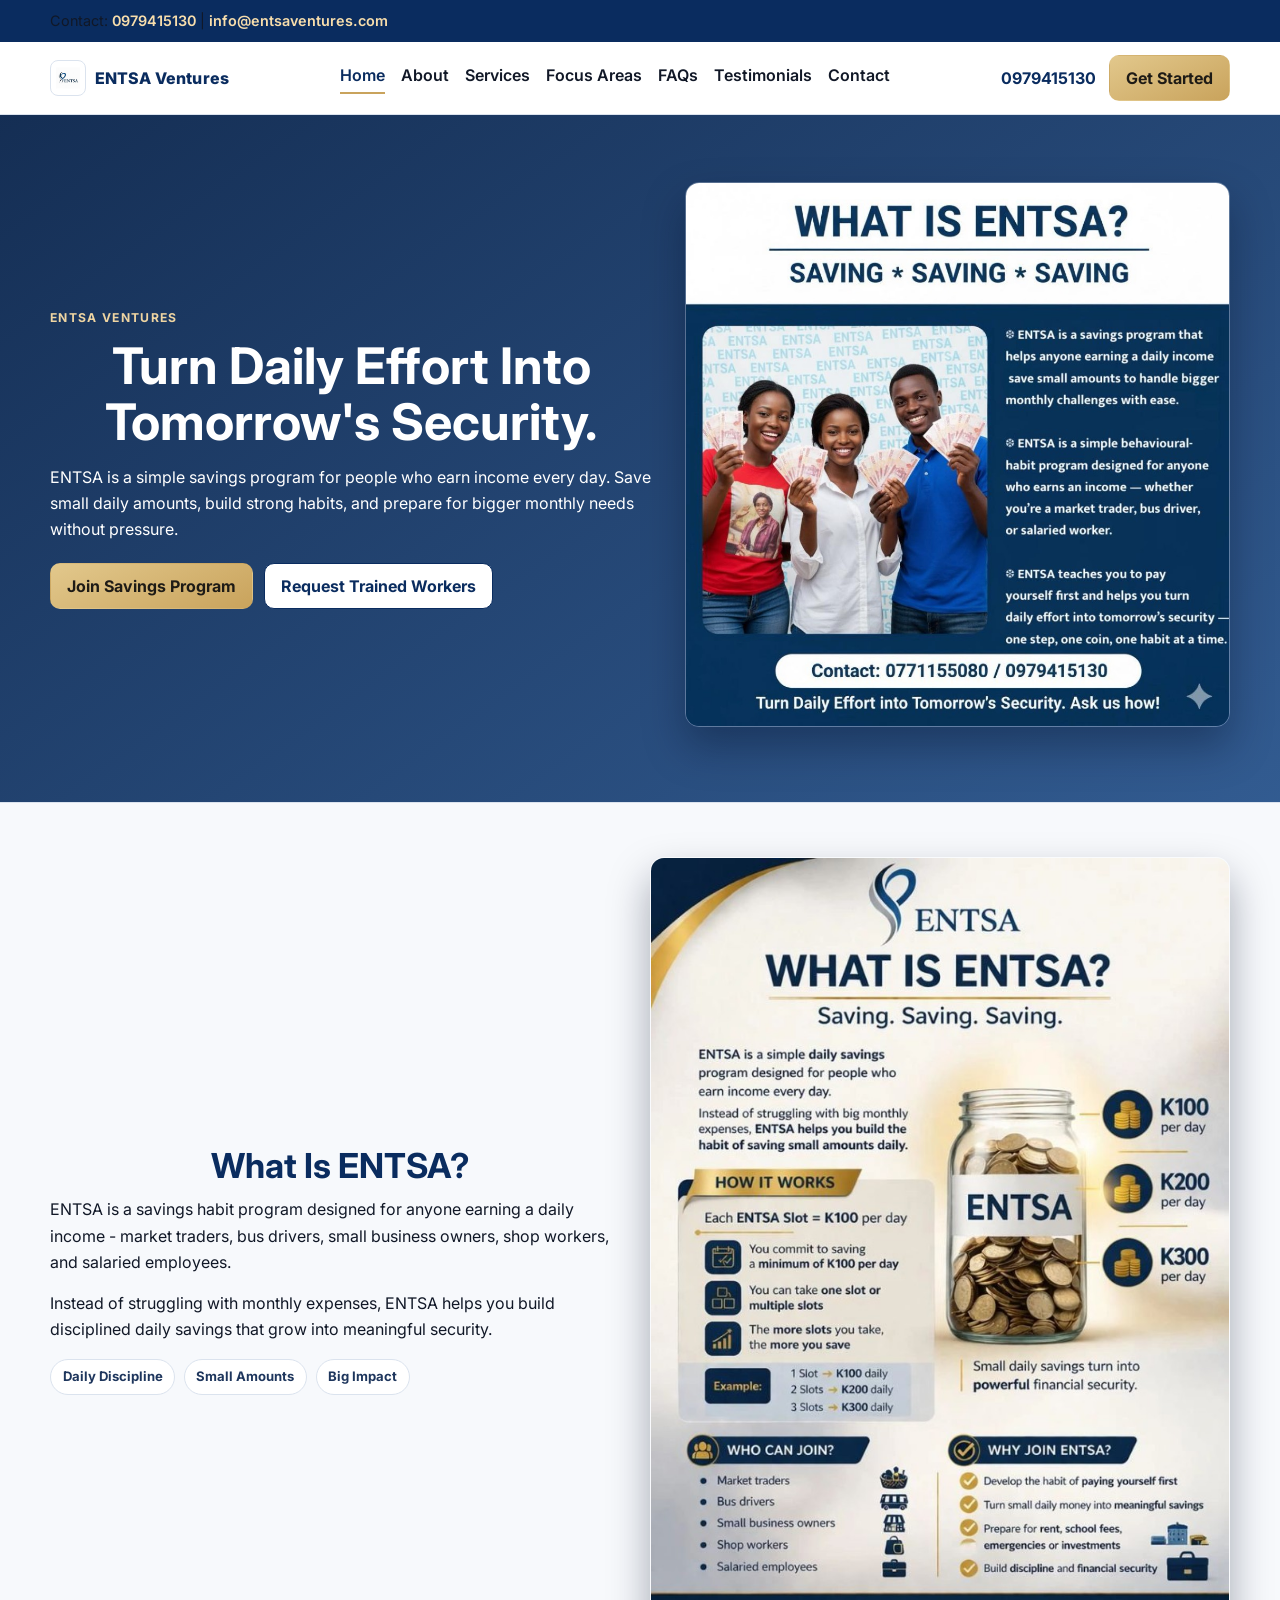
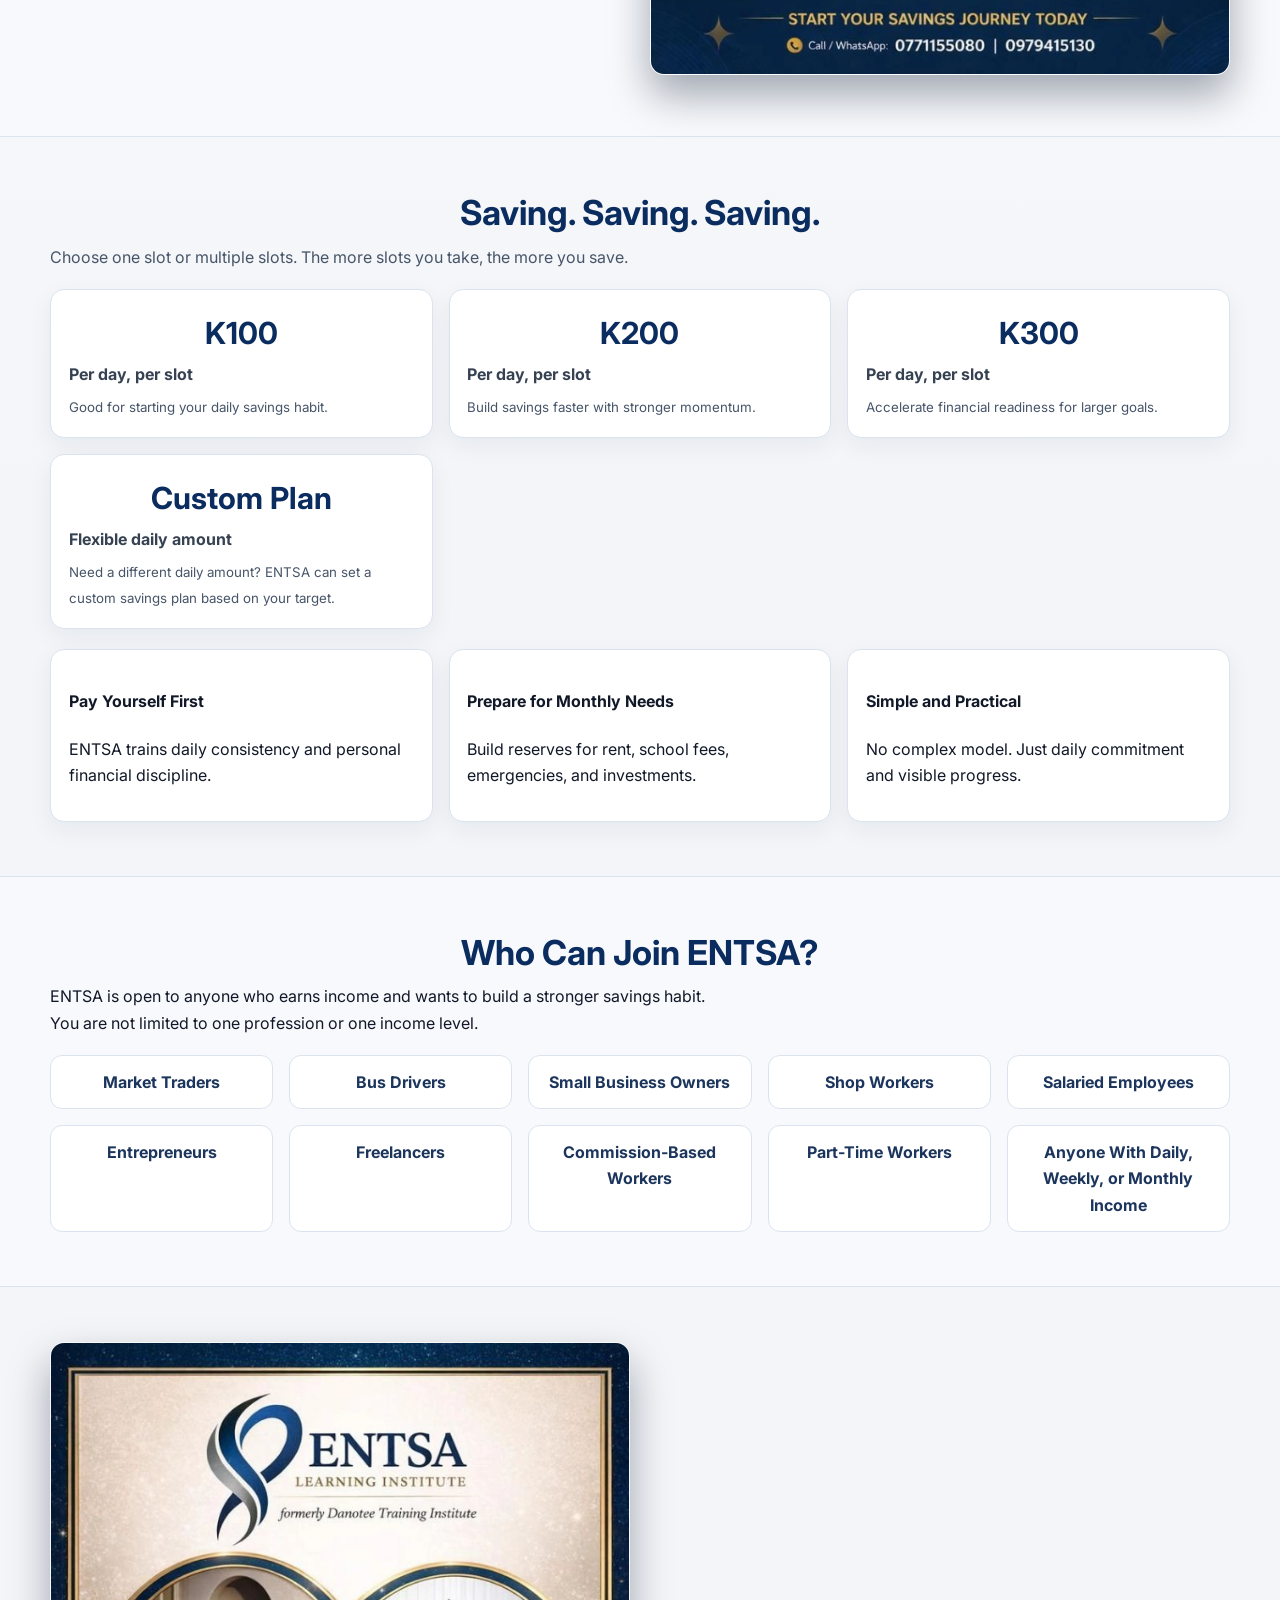
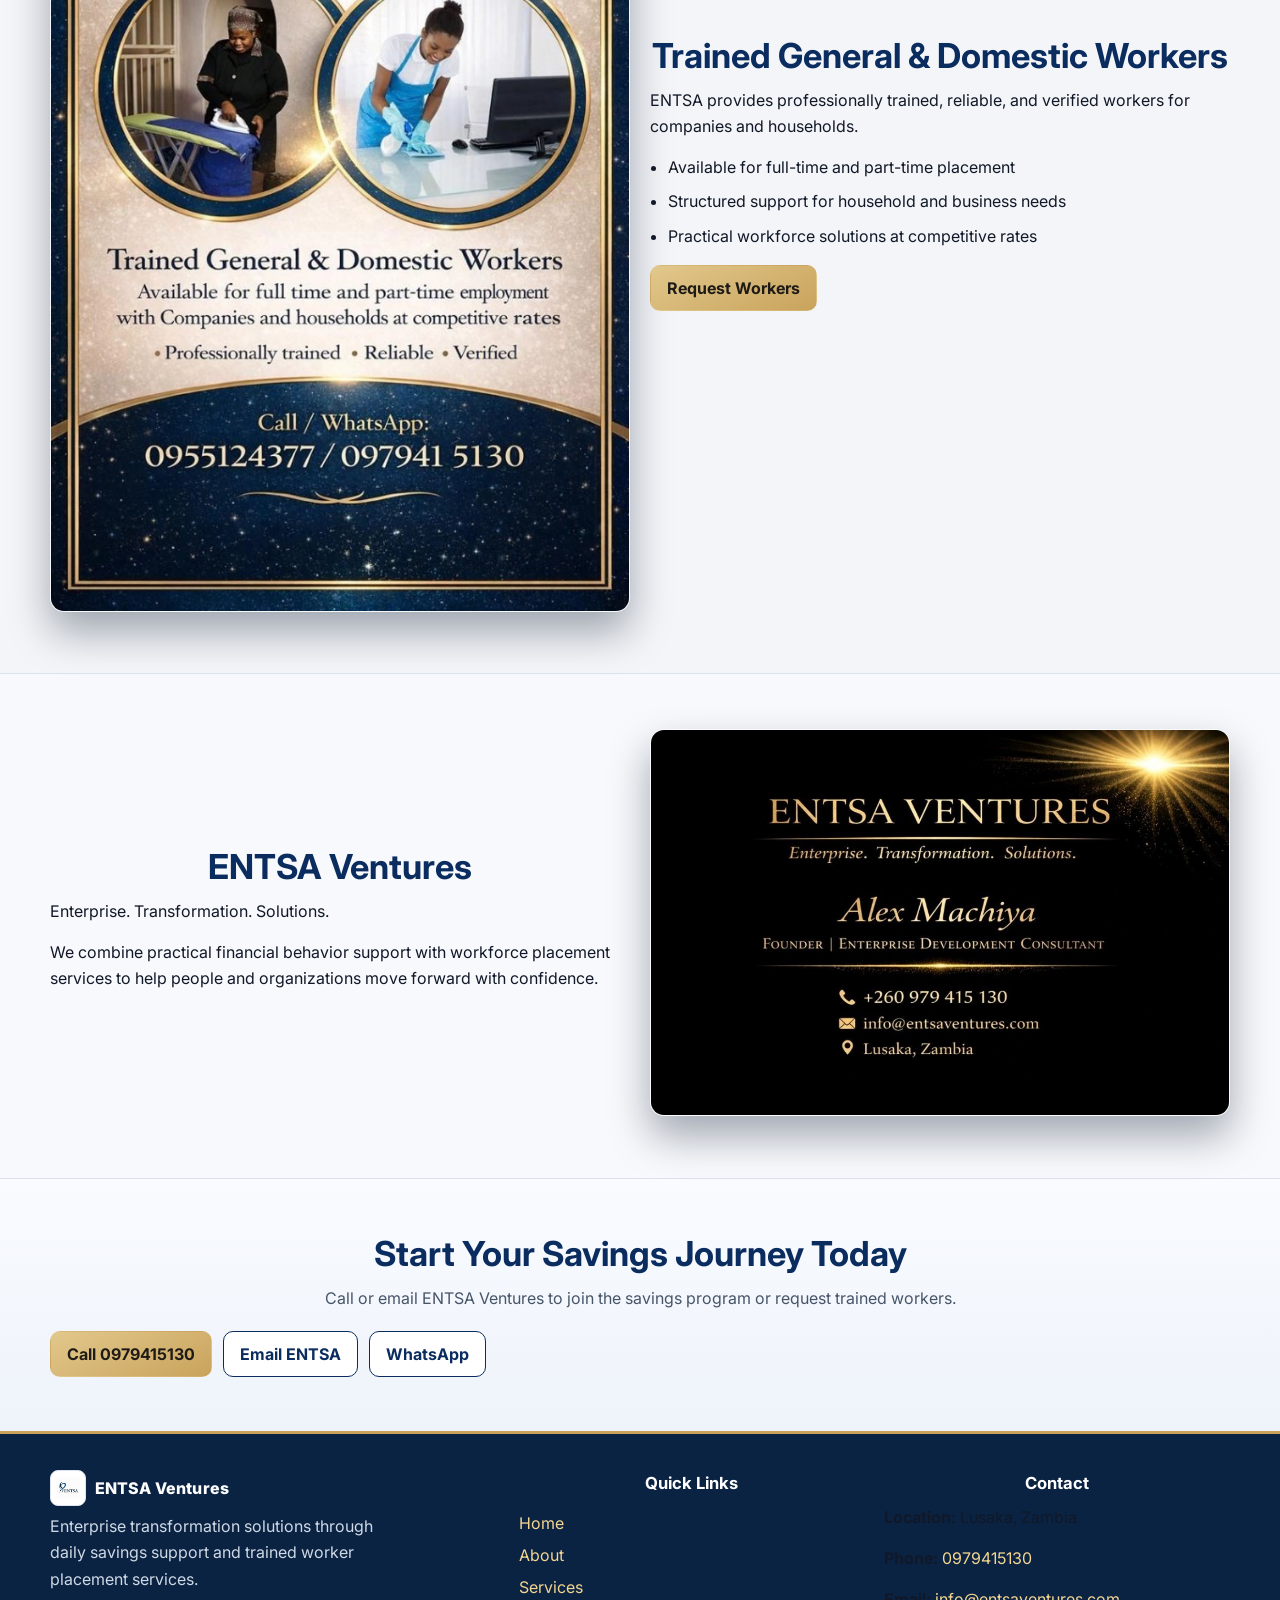
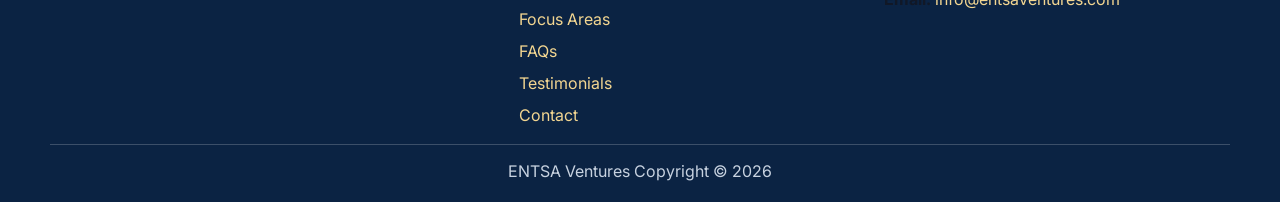
==== commit 48d43b3b: "Add FAQs and Testimonials pages. Create dedicated FAQs and Testimonials pages, update global navigat" ====
--- a/index.html
+++ b/index.html
@@ -6,7 +6,7 @@
   <title>ENTSA Ventures | Saving. Saving. Saving.</title>
   <meta name="description" content="ENTSA Ventures offers a simple daily savings program and trained domestic/general worker placement solutions for households and organizations in Zambia.">
   <link rel="icon" href="./Assets/brand/entsa-logo.png" type="image/png">
-  <link rel="stylesheet" href="./styles.css?v=20260407-entsa2">
+  <link rel="stylesheet" href="./styles.css?v=20260407-entsa3">
 </head>
 <body>
   <a class="skip-link" href="#main-content">Skip to main content</a>
@@ -29,6 +29,8 @@
         <a href="./about.html">About</a>
         <a href="./services.html">Services</a>
         <a href="./practice-areas.html">Focus Areas</a>
+        <a href="./faqs.html">FAQs</a>
+        <a href="./testimonials.html">Testimonials</a>
         <a href="./contact.html">Contact</a>
       </nav>
       <div class="header-actions">
@@ -183,6 +185,8 @@
         <a href="./about.html">About</a>
         <a href="./services.html">Services</a>
         <a href="./practice-areas.html">Focus Areas</a>
+        <a href="./faqs.html">FAQs</a>
+        <a href="./testimonials.html">Testimonials</a>
         <a href="./contact.html">Contact</a>
       </nav>
       <div>
--- a/styles.css
+++ b/styles.css
@@ -166,6 +166,13 @@
 
 .section { padding: 3.4rem 0; }
 .section-muted { background: var(--surface-soft); border-top: 1px solid var(--line); border-bottom: 1px solid var(--line); }
+.page-hero {
+  background: linear-gradient(145deg, rgba(8, 35, 75, 0.92), rgba(17, 65, 127, 0.82));
+  color: #fff;
+}
+.page-hero h1,
+.page-hero .hero-support { color: #fff; }
+.page-hero .eyebrow { color: #efd5a2; }
 
 h2 {
   margin: 0 0 0.65rem;
@@ -196,6 +203,10 @@
   gap: 1rem;
   margin-top: 1.2rem;
 }
+.card-grid {
+  display: grid;
+  gap: 1rem;
+}
 .slot-card, .benefit-card {
   border: 1px solid var(--line);
   border-radius: var(--radius);
@@ -206,6 +217,14 @@
 .slot-card h3 { font-size: 1.9rem; color: var(--brand); margin-bottom: 0.2rem; }
 .slot-card p { font-weight: 700; color: #364152; margin-bottom: 0.35rem; }
 .slot-card small { color: var(--text-muted); }
+.info-card {
+  border: 1px solid var(--line);
+  border-radius: var(--radius);
+  background: #fff;
+  padding: 1.1rem;
+  box-shadow: 0 8px 24px rgba(6, 35, 79, 0.06);
+}
+.info-card h2 { text-align: left; font-size: 1.2rem; }
 
 .audience-item {
   border: 1px solid var(--line);
@@ -220,6 +239,73 @@
 .feature-list { margin: 0.85rem 0 0; padding-left: 1.1rem; color: var(--text); }
 .feature-list li { margin-bottom: 0.5rem; }
 .feature-list.light { color: var(--text); }
+.steps-list {
+  margin: 1rem 0 0;
+  padding-left: 1.2rem;
+}
+.steps-list li { margin-bottom: 0.5rem; }
+.section-cta-inline { margin-top: 1rem; }
+
+.contact-grid {
+  display: grid;
+  gap: 1rem;
+}
+.contact-info,
+.contact-panel {
+  border: 1px solid var(--line);
+  border-radius: var(--radius);
+  background: #fff;
+  padding: 1.1rem;
+  box-shadow: 0 8px 24px rgba(6, 35, 79, 0.06);
+}
+.contact-form {
+  display: grid;
+  gap: 0.45rem;
+}
+.contact-form input,
+.contact-form textarea {
+  width: 100%;
+  border: 1px solid var(--line);
+  border-radius: 10px;
+  padding: 0.65rem 0.75rem;
+  font: inherit;
+}
+.contact-form label {
+  font-size: 0.92rem;
+  color: #253447;
+  margin-top: 0.2rem;
+}
+
+.faq-list {
+  display: grid;
+  gap: 0.85rem;
+  margin-top: 1rem;
+}
+.faq-item {
+  border: 1px solid var(--line);
+  border-radius: 12px;
+  background: #fff;
+  padding: 0.95rem 1rem;
+}
+.faq-item h3 { text-align: left; font-size: 1.02rem; }
+
+.testimonial-grid {
+  display: grid;
+  gap: 1rem;
+  margin-top: 1rem;
+}
+.testimonial-card {
+  border: 1px solid var(--line);
+  border-radius: var(--radius);
+  background: #fff;
+  padding: 1rem 1.1rem;
+  box-shadow: 0 8px 24px rgba(6, 35, 79, 0.06);
+}
+.testimonial-card p { margin-bottom: 0.65rem; }
+.testimonial-name {
+  font-weight: 700;
+  color: var(--brand);
+}
 
 .final-cta { background: linear-gradient(180deg, #f9fbff, #eef3fa); }
 .contact-cta { text-align: center; }
@@ -250,5 +336,8 @@
   .slot-grid { grid-template-columns: repeat(3, minmax(0, 1fr)); }
   .benefit-grid { grid-template-columns: repeat(3, minmax(0, 1fr)); }
   .audience-grid { grid-template-columns: repeat(5, minmax(0, 1fr)); }
+  .card-grid { grid-template-columns: repeat(3, minmax(0, 1fr)); }
+  .contact-grid { grid-template-columns: 0.95fr 1.05fr; }
+  .testimonial-grid { grid-template-columns: repeat(3, minmax(0, 1fr)); }
   .footer-grid { grid-template-columns: 1.3fr 1fr 1fr; }
 }
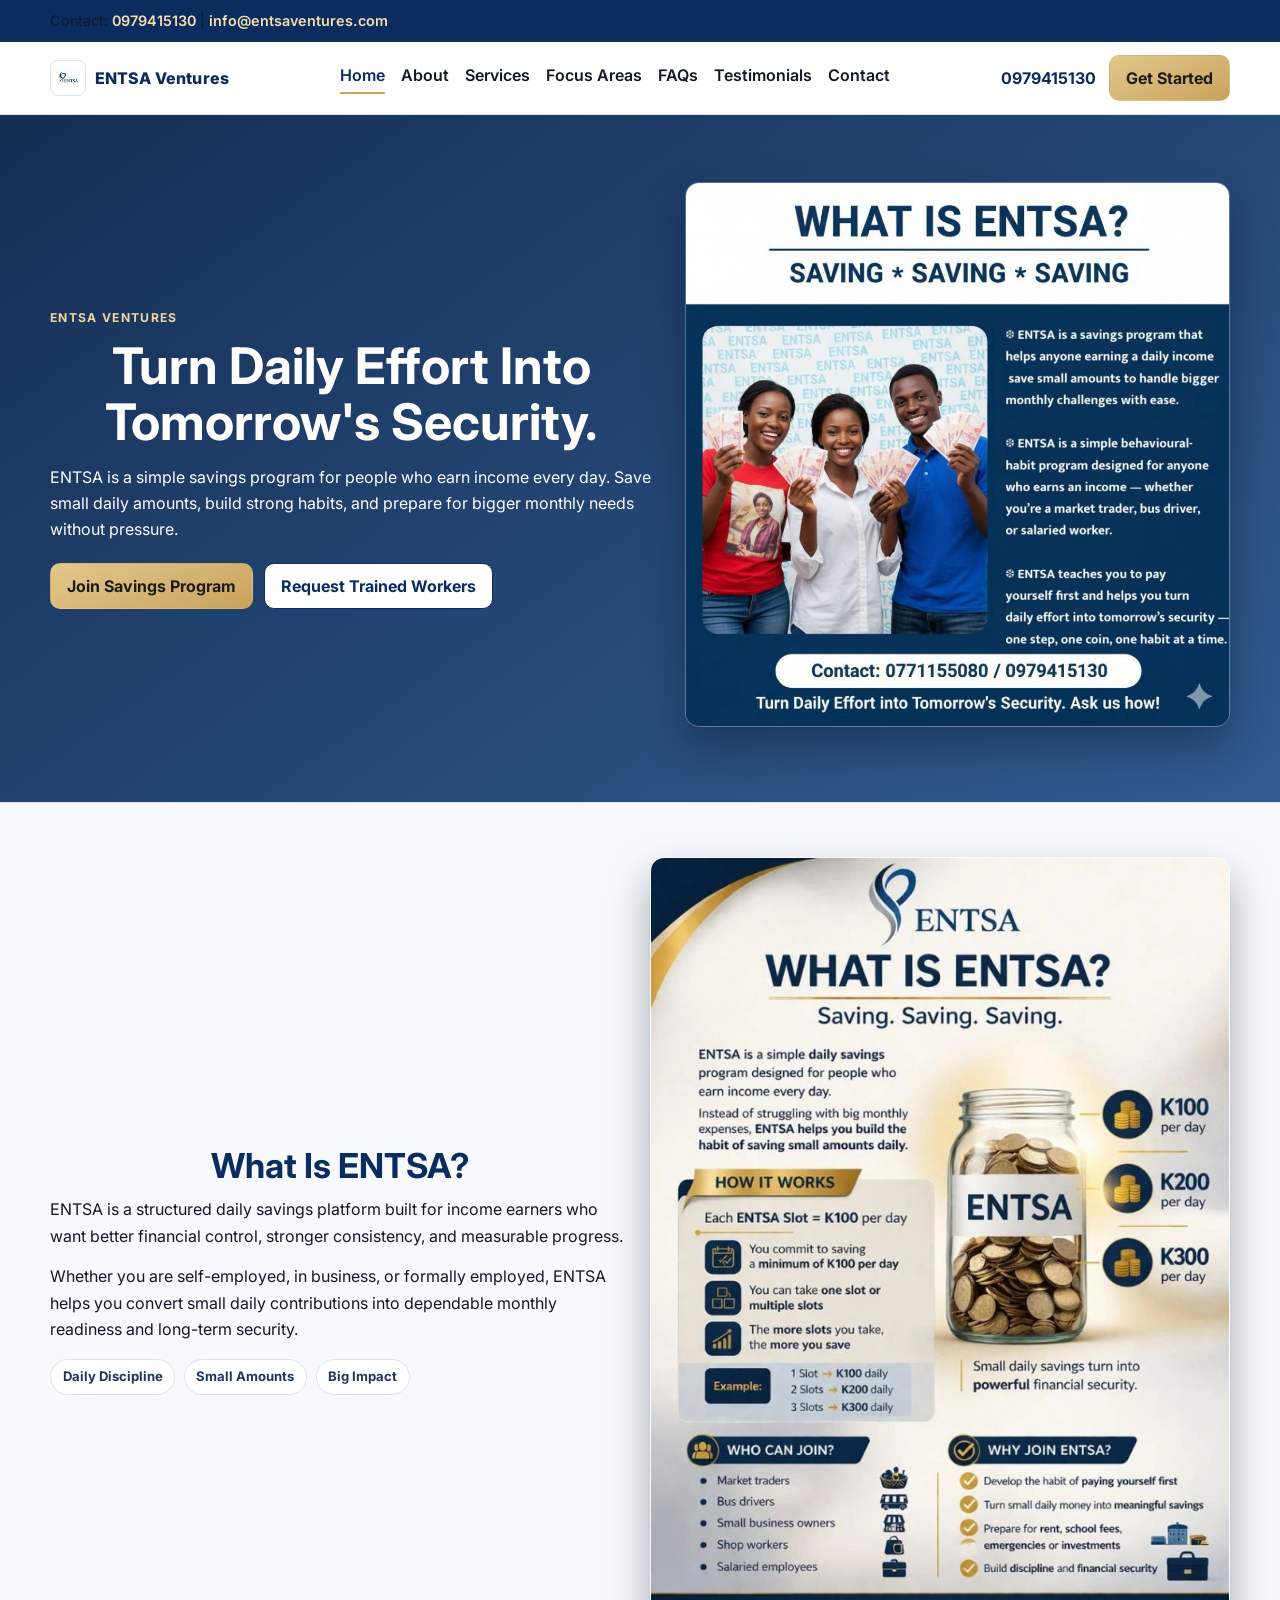
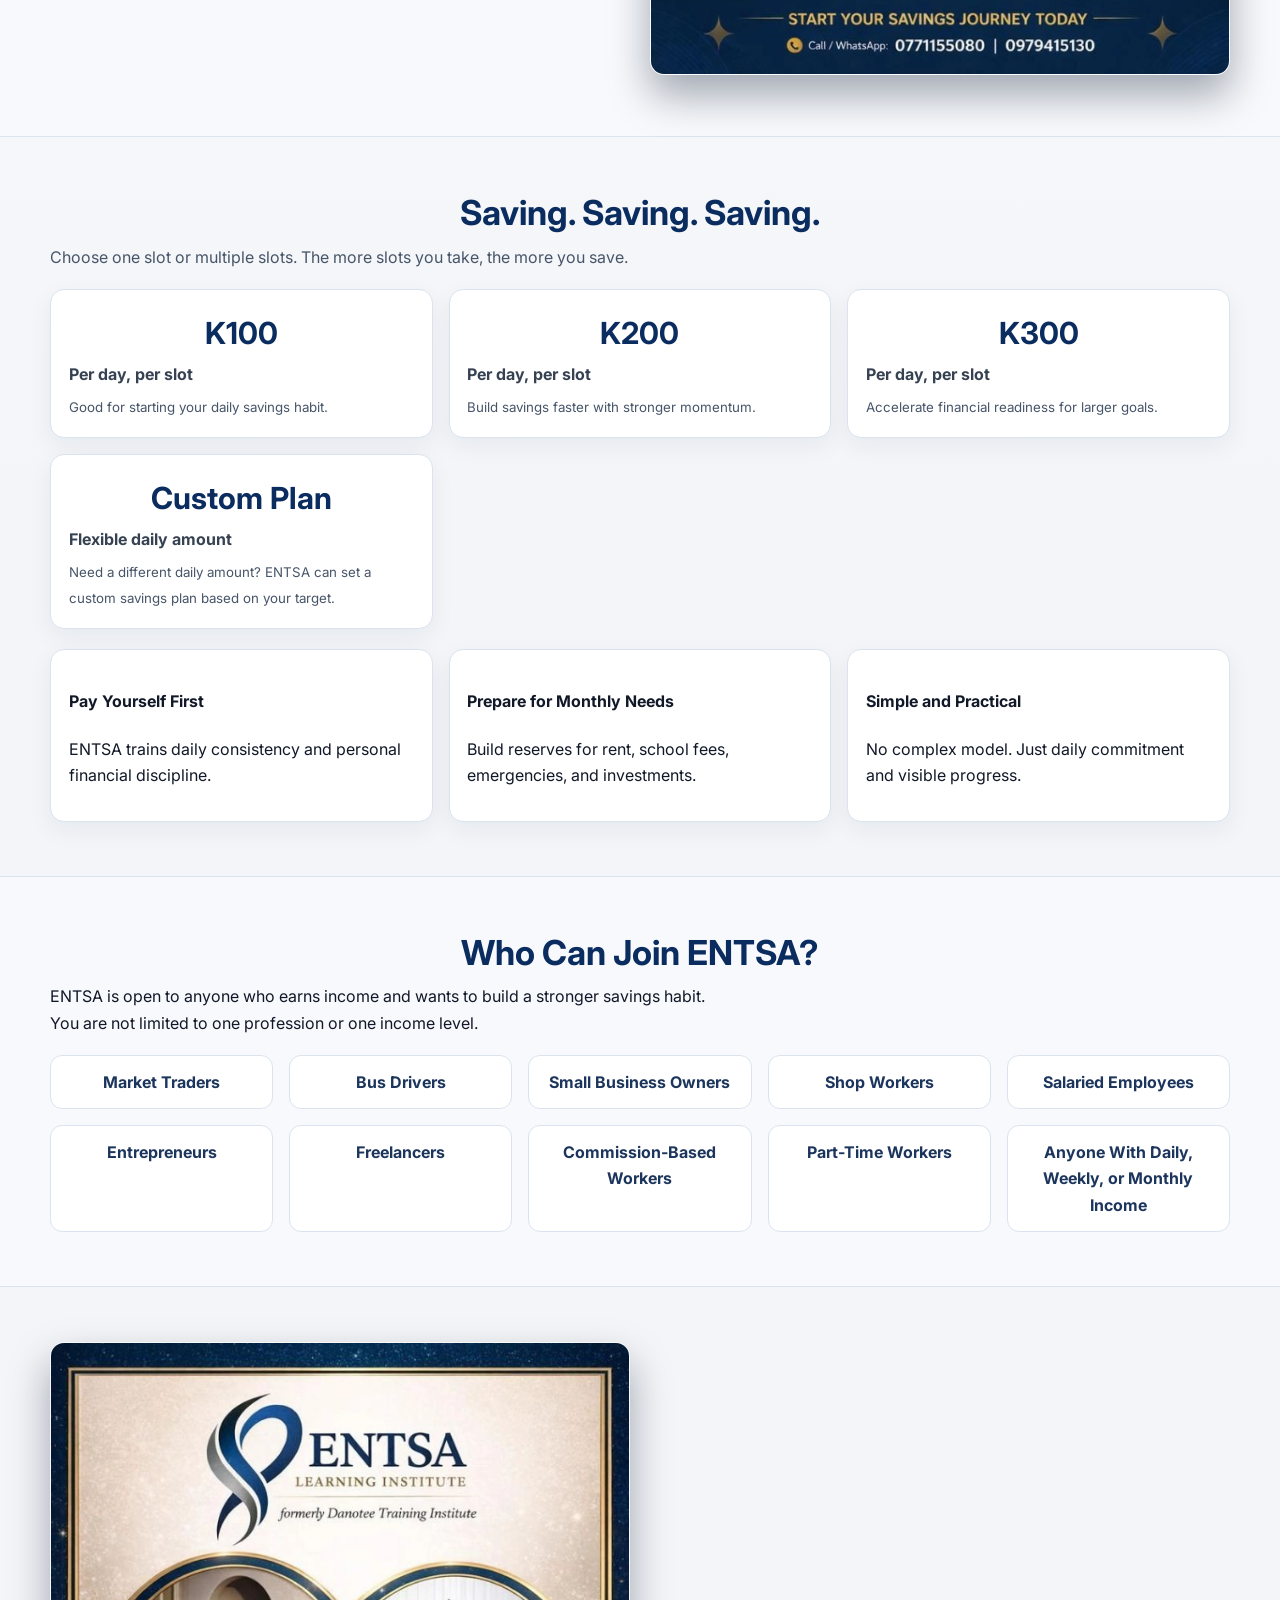
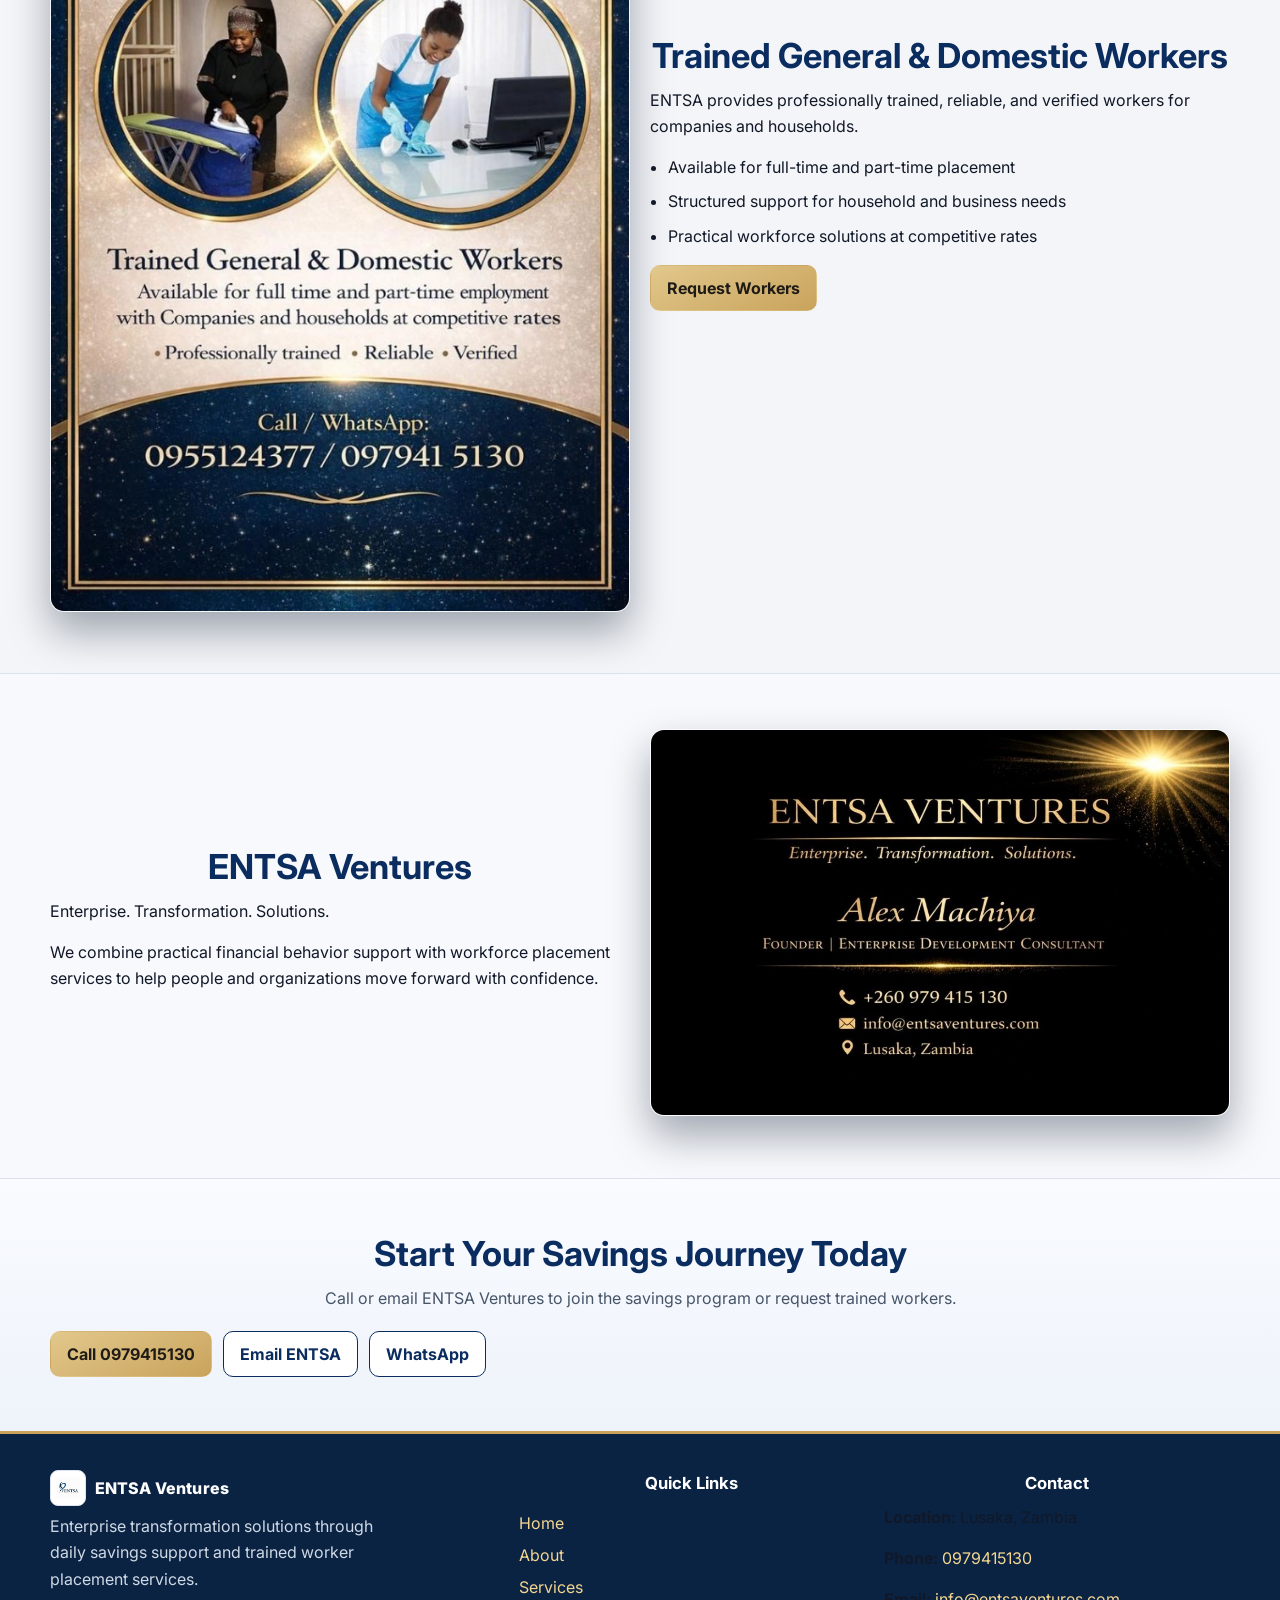
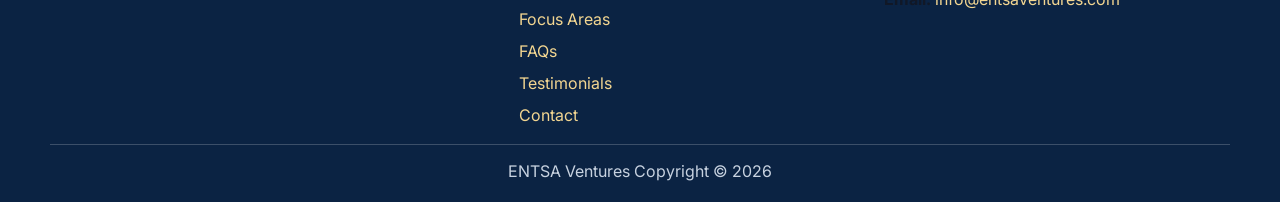
==== commit 2f817a68: "Refine ENTSA intro copy tone. Upgrade the 'What Is ENTSA?' section with more professional, outcome-f" ====
--- a/index.html
+++ b/index.html
@@ -62,8 +62,8 @@
       <div class="container two-col">
         <div>
           <h2>What Is ENTSA?</h2>
-          <p>ENTSA is a savings habit program designed for anyone earning a daily income - market traders, bus drivers, small business owners, shop workers, and salaried employees.</p>
-          <p>Instead of struggling with monthly expenses, ENTSA helps you build disciplined daily savings that grow into meaningful security.</p>
+          <p>ENTSA is a structured daily savings platform built for income earners who want better financial control, stronger consistency, and measurable progress.</p>
+          <p>Whether you are self-employed, in business, or formally employed, ENTSA helps you convert small daily contributions into dependable monthly readiness and long-term security.</p>
           <div class="tag-row">
             <span class="tag">Daily Discipline</span>
             <span class="tag">Small Amounts</span>
